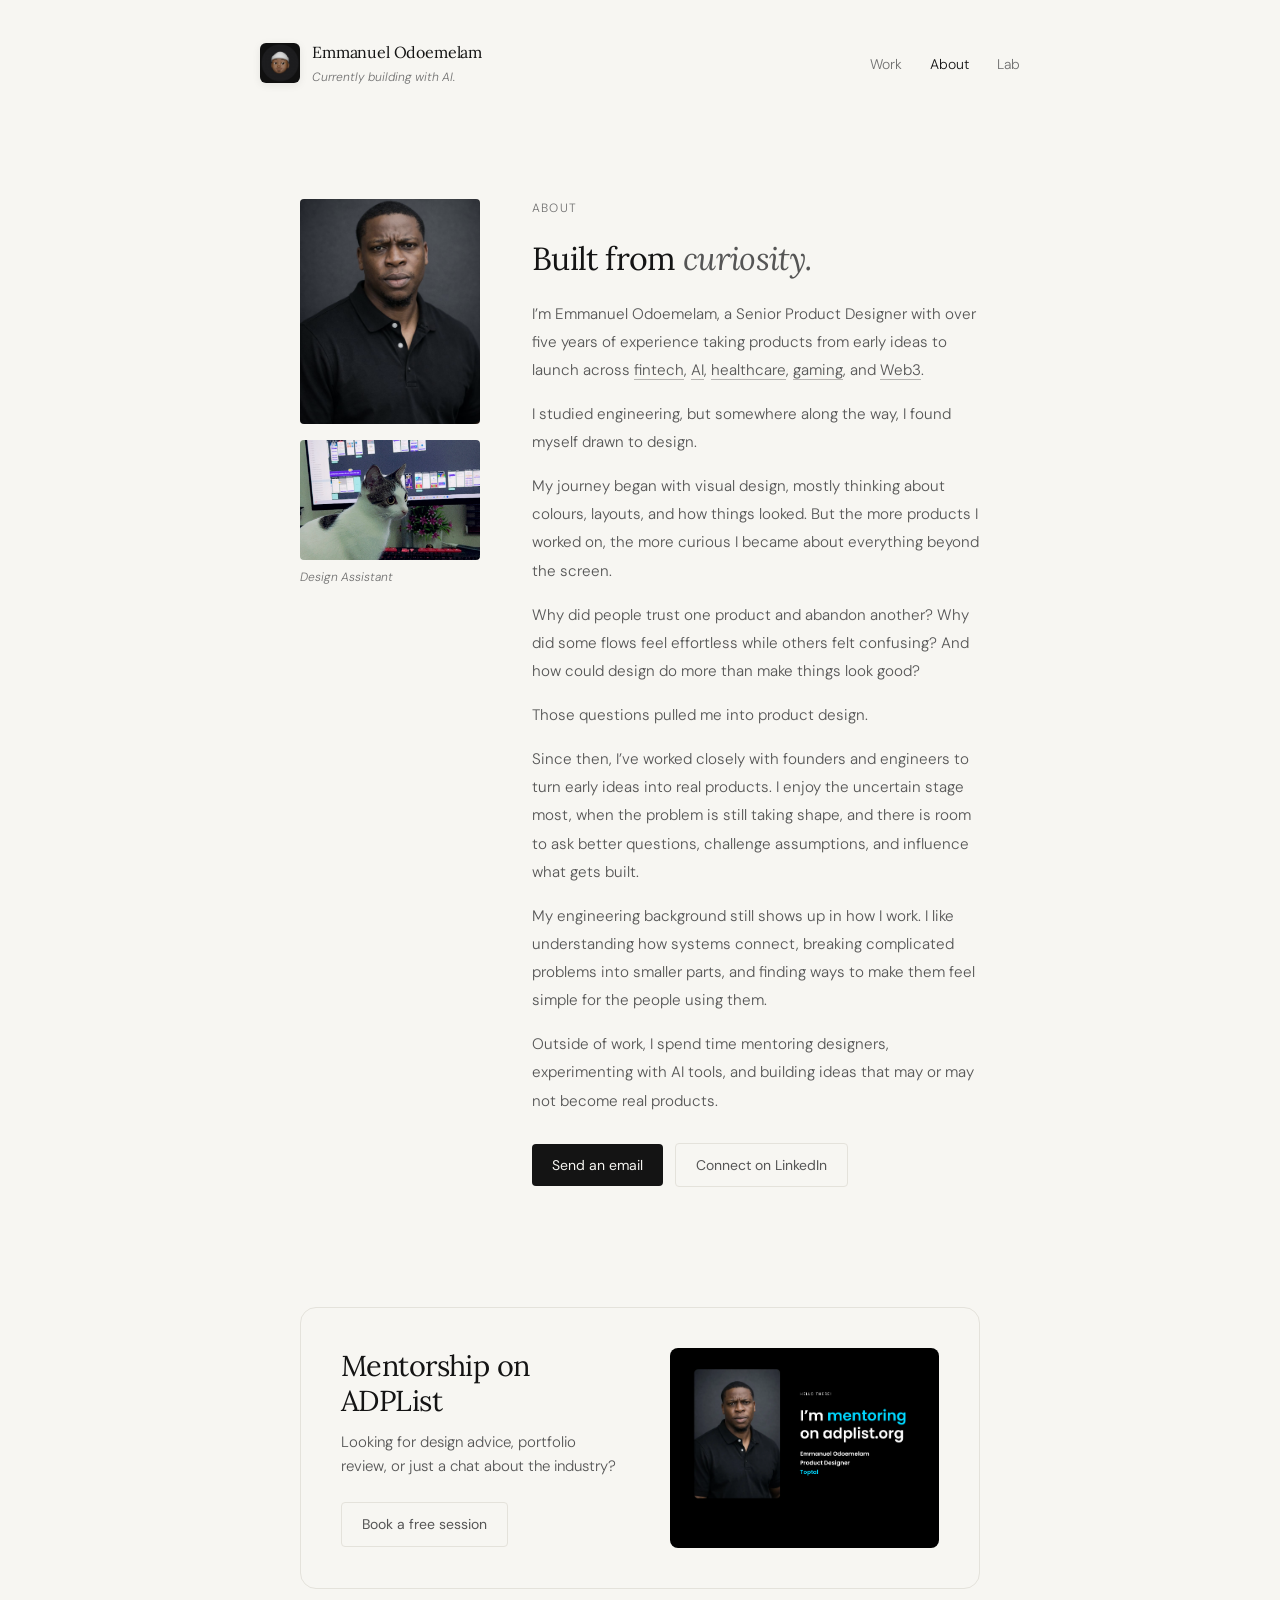
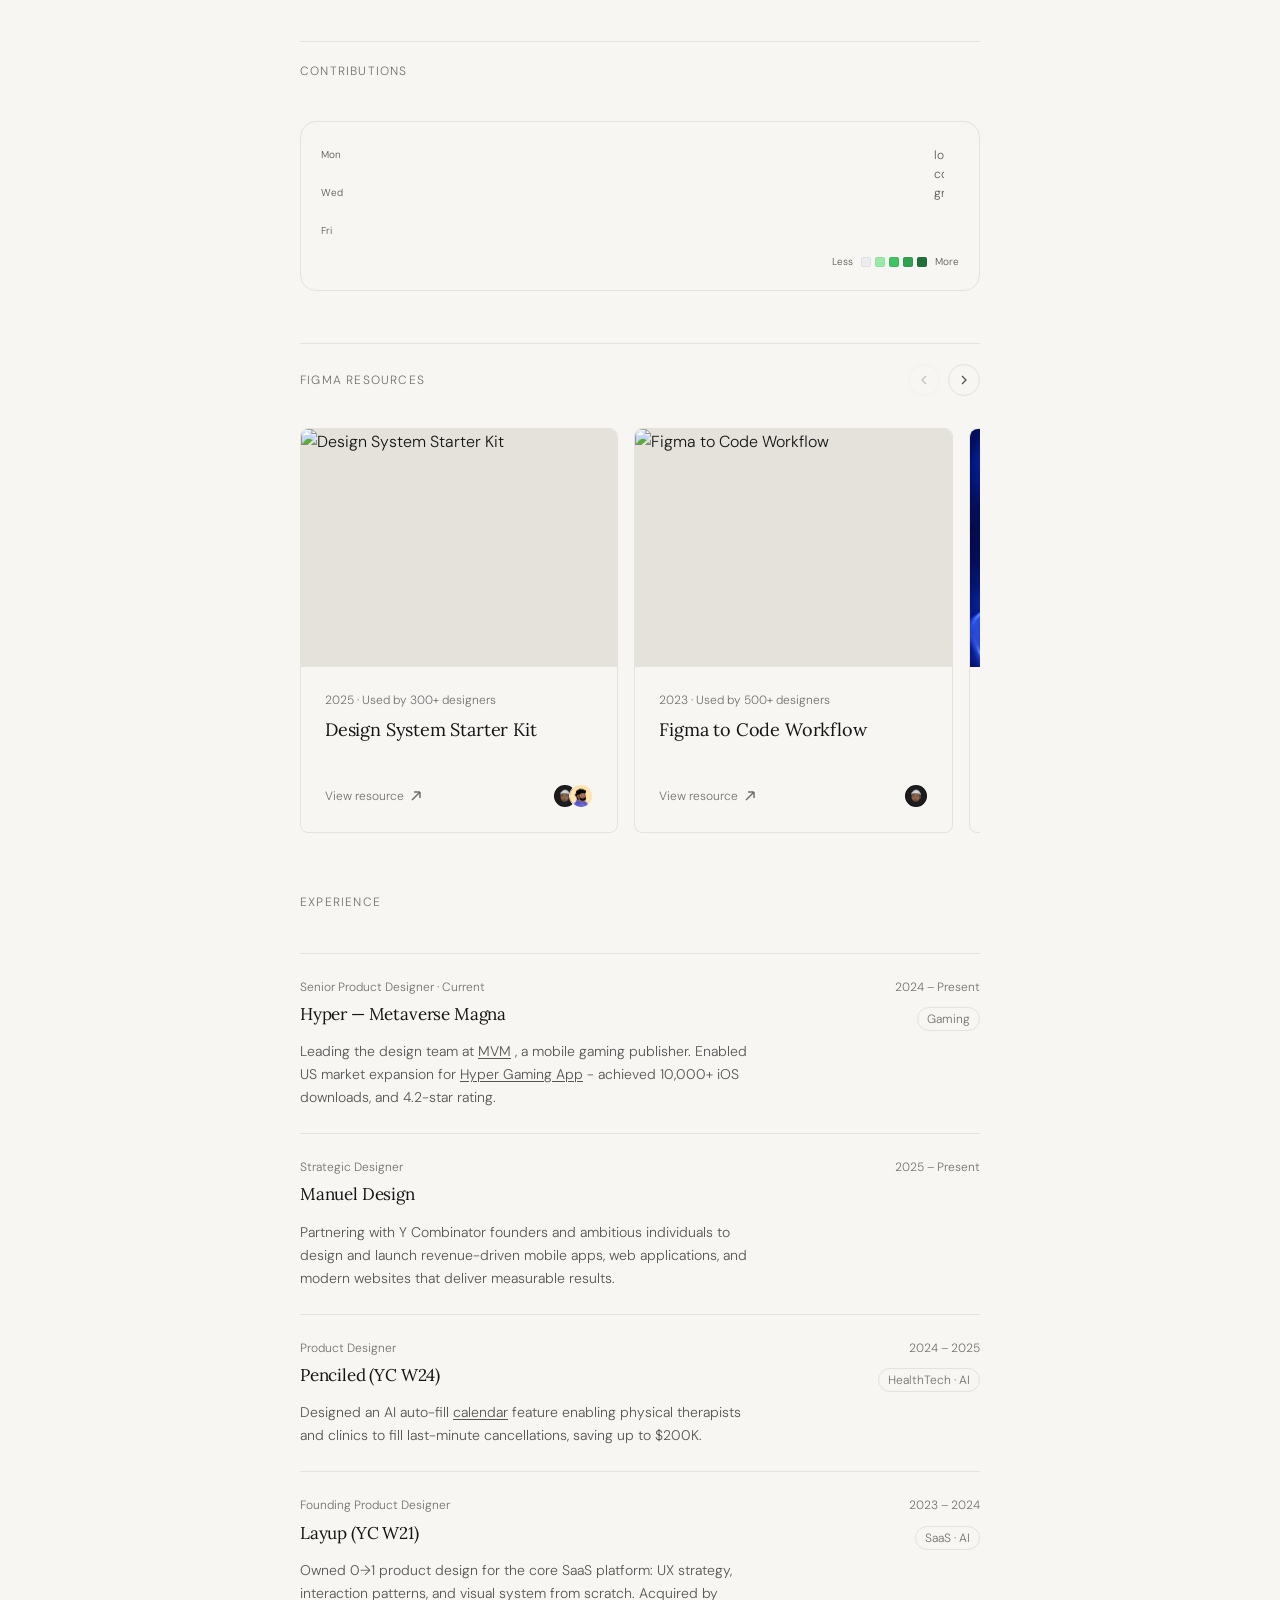
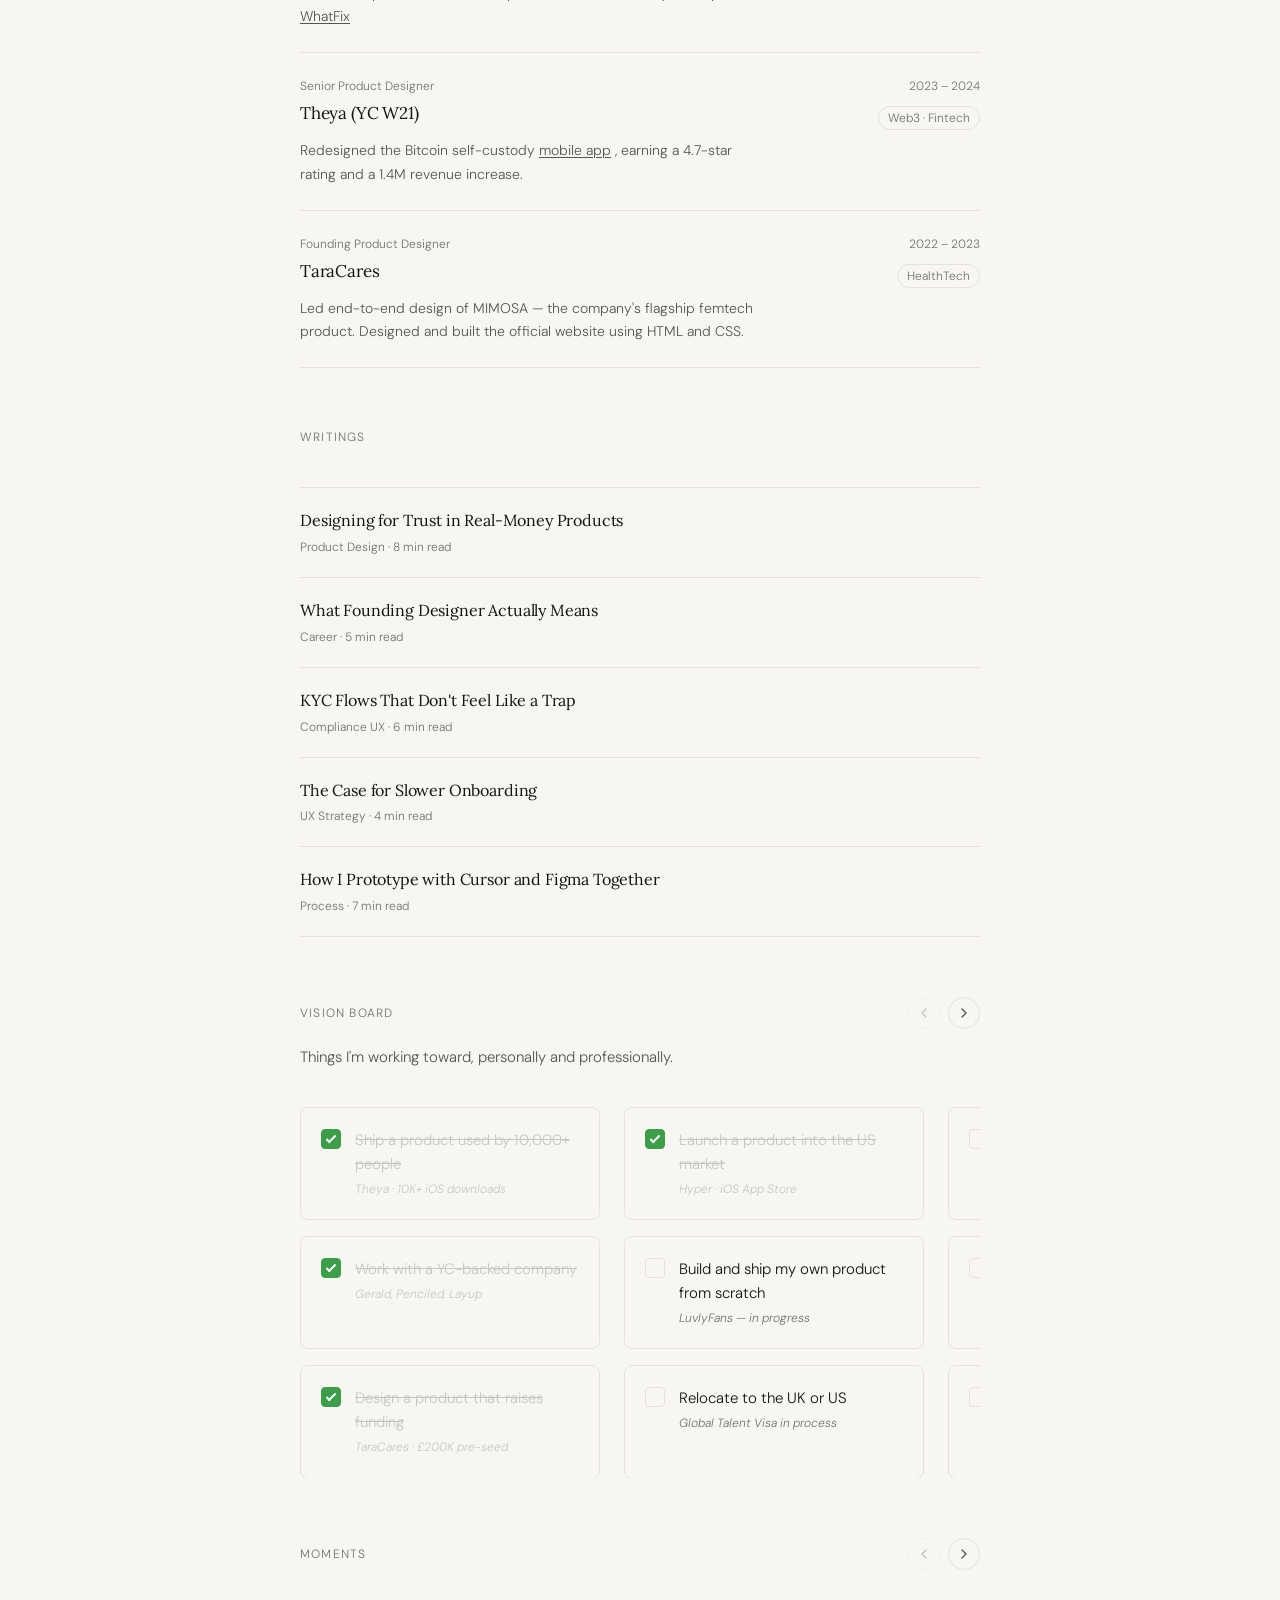
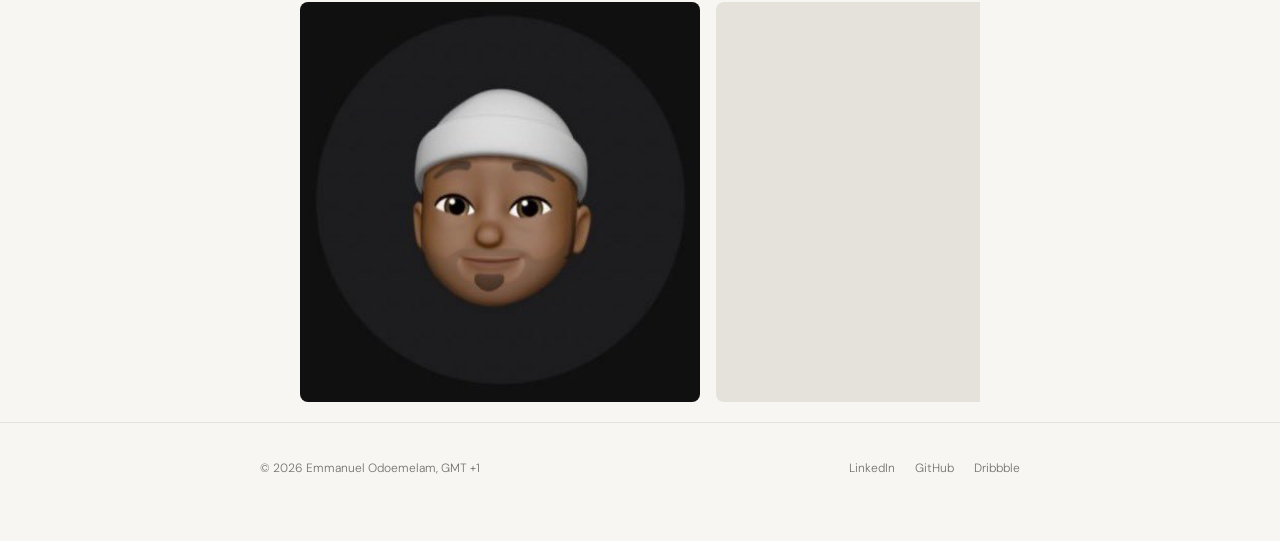
==== about.html @ 6da49d60 "feat: add ADPList mentorship section and update hero contact links" ====
<!doctype html>
<html lang="en">

<head>
  <meta charset="UTF-8" />
  <meta name="viewport" content="width=device-width, initial-scale=1.0" />
  <title>About — Emmanuel Odoemelam</title>
  <link rel="preconnect" href="https://fonts.googleapis.com" />
  <link rel="preconnect" href="https://fonts.gstatic.com" crossorigin />
  <link
    href="https://fonts.googleapis.com/css2?family=Lora:ital,wght@0,400;0,500;1,400;1,500&family=DM+Sans:ital,opsz,wght@0,9..40,300;0,9..40,400;0,9..40,500;1,9..40,300&display=swap"
    rel="stylesheet" />
  <link rel="stylesheet" href="style.css" />
  <script src="https://cdnjs.cloudflare.com/ajax/libs/lottie-web/5.12.2/lottie.min.js"></script>
  <script src="script.js"></script>
</head>

<body>
  <!-- NAV -->
  <nav>
    <a href="/" class="nav-brand">
      <img src="Assets/General/avi.jpg" alt="Emmanuel Odoemelam" class="nav-profile-img" />
      <div class="nav-brand-text">
        <span class="nav-name">Emmanuel Odoemelam</span>
        <span class="nav-subtext"></span>
      </div>
    </a>
    <button class="hamburger" aria-label="Menu">
      <span></span>
      <span></span>
      <span></span>
    </button>
    <ul class="nav-links">
      <li><a href="work.html">Work</a></li>
      <li><a href="about.html" class="active">About</a></li>
      <li><a href="lab.html">Lab</a></li>
    </ul>
  </nav>

  <div class="mobile-drawer">
    <div class="drawer-content">
      <div class="drawer-header">
        <h2 class="drawer-title">Menu</h2>
        <button class="drawer-close" aria-label="Close menu">&times;</button>
      </div>
      <ul class="drawer-links">
        <li><a href="/">Home</a></li>
        <li><a href="work.html">Work</a></li>
        <li><a href="about.html" class="active">About</a></li>
        <li><a href="lab.html">Lab</a></li>
      </ul>
      <div class="drawer-footer">
        <p class="drawer-footer-text">
          © 2025 Emmanuel Odoemelam<br />Lagos, Nigeria
        </p>
      </div>
    </div>
  </div>
  <div class="drawer-overlay"></div>

  <!-- INTRO -->
  <div class="intro fade">
    <div class="intro-left">
      <div class="intro-photo">
        <img src="Assets/General/pfp.jpg" alt="Emmanuel Odoemelam" />
      </div>
      <!-- ASSISTANT MEDIA -->
      <div class="assistant-wrapper">
        <div class="assistant-container">
          <!-- Replace with image or video -->
          <div class="assistant-placeholder">
            <img src="Assets/General/Kiki.jpg" alt="Kiki" />
          </div>
          <!-- For image: <img src="path/to/image.jpg" alt="Assistant Designer" /> -->
          <!-- For video: <video autoplay muted loop playsinline><source src="path/to/video.mp4" type="video/mp4" /></video> -->
        </div>
        <p class="assistant-subtext">Design Assistant</p>
      </div>
    </div>
    <div class="intro-content">
      <div class="intro-label">About</div>
      <h1 class="intro-heading">
        Built from
        <em>curiosity.</em>
      </h1>
      <div class="intro-body">
        <p>
          I’m Emmanuel Odoemelam, a Senior Product Designer with over five years of experience taking products from
          early ideas to launch across <a href="https://joingerald.com/" target="_blank">fintech</a>, <a
            href="https://layuplabs.ai/" target="_blank">AI</a>, <a href="https://penciled.com/"
            target="_blank">healthcare</a>, <a href="https://hyper.mvm.gg/arcade" target="_blank">gaming</a>, and <a
            href="https://apps.apple.com/us/app/theya-bitcoin-wallet/id1669665032" target="_blank">Web3</a>.
        </p>
        <p>
          I studied engineering, but somewhere along the way, I found myself drawn to design.
        </p>
        <p>
          My journey began with visual design, mostly thinking about colours, layouts, and how things looked. But
          the more products I worked on, the more curious I became about everything beyond the screen.
        </p>
        <p>
          Why did people trust one product and abandon another? Why did some flows feel effortless while others felt
          confusing? And how could design do more than make things look good?
        </p>
        <p>
          Those questions pulled me into product design.
        </p>
        <p>
          Since then, I’ve worked closely with founders and engineers to turn early ideas into real products. I enjoy
          the uncertain stage most, when the problem is still taking shape, and there is room to ask better questions,
          challenge assumptions, and influence what gets built.
        </p>
        <p>
          My engineering background still shows up in how I work. I like understanding how systems connect, breaking
          complicated problems into smaller parts, and finding ways to make them feel simple for the people using them.
        </p>
        <p>
          Outside of work, I spend time mentoring designers, experimenting with AI tools, and building ideas that may
          or may not become real products.
        </p>
      </div>
      <div class="hero-links" style="margin-top: 28px;">
        <a class="btn btn-dark" href="mailto:odoemelamuemmanuel@gmail.com" target="_blank">Send an email</a>
        <a class="btn btn-outline" href="https://www.linkedin.com/in/emmanuel-odoemelam/" target="_blank">Connect on
          LinkedIn</a>
      </div>
    </div>
  </div>

  <!-- ADPLIST BANNER -->
  <div class="section fade" id="adplist">
    <div class="adplist-card">
      <div class="adplist-content">
        <h2 class="adplist-title">Mentorship on ADPList</h2>
        <p class="adplist-subtext">Looking for design advice, portfolio review, or just a chat about the industry?</p>
        <a href="https://adplist.org/mentors/manuel-snr" target="_blank" class="btn btn-outline">Book a free
          session</a>
      </div>
      <div class="adplist-image">
        <img src="Assets/General/adplist-banner.png" alt="ADPList Mentorship" />
      </div>
    </div>
  </div>

  <div class="cs-divider"></div>

  <!-- GITHUB CONTRIBUTIONS -->
  <div class="section fade" id="github-contributions">
    <div class="section-label github-title">Contributions</div>
    <div class="github-wrapper">
      <div class="github-inner">
        <!-- Left column for labels -->
        <div class="github-left-col">
          <div class="github-days">
            <span>Mon</span>
            <span>Wed</span>
            <span>Fri</span>
          </div>
        </div>
        <!-- Right column for graph -->
        <div class="github-right-col">
          <div class="github-months"></div>
          <!-- Grid -->
          <div class="github-grid">
            <div class="github-loading">Loading the data just for you...</div>
          </div>
        </div>
      </div>
      <!-- Legend -->
      <div class="github-legend">
        <span>Less</span>
        <div class="github-legend-boxes">
          <div class="github-box" style="background-color: var(--gh-0)"></div>
          <div class="github-box" style="background-color: var(--gh-1)"></div>
          <div class="github-box" style="background-color: var(--gh-2)"></div>
          <div class="github-box" style="background-color: var(--gh-3)"></div>
          <div class="github-box" style="background-color: var(--gh-4)"></div>
        </div>
        <span>More</span>
      </div>
    </div>
  </div>

  <div class="cs-divider"></div>

  <!-- RESOURCES -->
  <div class="section fade" id="resources">
    <div class="resources-header">
      <div class="section-label">Figma Resources</div>
      <div class="resources-controls">
        <button class="resources-arrow resources-prev" aria-label="Previous resource">
          <svg width="16" height="16" viewBox="0 0 24 24" fill="none" stroke="currentColor" stroke-width="2">
            <path d="M15 18l-6-6 6-6" />
          </svg>
        </button>
        <button class="resources-arrow resources-next" aria-label="Next resource">
          <svg width="16" height="16" viewBox="0 0 24 24" fill="none" stroke="currentColor" stroke-width="2">
            <path d="M9 18l6-6-6-6" />
          </svg>
        </button>
      </div>
    </div>

    <div class="resources-carousel">
      <div class="resources-track">
        <!-- Resource 1 -->
        <div class="resource-card">
          <div class="resource-image">
            <img src="Assets/General/resource-1.jpg" alt="Design System Starter Kit" />
          </div>
          <div class="resource-meta">2025 · Used by 300+ designers</div>
          <h3 class="resource-title">Design System Starter Kit</h3>
          <div class="resource-footer">
            <a href="#" class="resource-cta">
              View resource
              <svg viewBox="0 0 12 12" fill="none" stroke="currentColor" stroke-width="1.5">
                <path d="M2 10L10 2M10 2H4M10 2v6" />
              </svg>
            </a>
            <div class="resource-avatars">
              <div class="resource-avatar-wrapper" data-tooltip="Manuel">
                <img src="Assets/General/avatar-1.jpg" alt="Manuel" class="resource-avatar" />
              </div>
              <div class="resource-avatar-wrapper" data-tooltip="Emma Ike">
                <img src="Assets/General/avatar-2.jpg" alt="Emma Ike" class="resource-avatar" />
              </div>
            </div>
          </div>
        </div>

        <!-- Resource 2 -->
        <div class="resource-card">
          <div class="resource-image">
            <img src="Assets/General/resource-2.jpg" alt="Figma to Code Workflow" />
          </div>
          <div class="resource-meta">2023 · Used by 500+ designers</div>
          <h3 class="resource-title">Figma to Code Workflow</h3>
          <div class="resource-footer">
            <a href="#" class="resource-cta">
              View resource
              <svg viewBox="0 0 12 12" fill="none" stroke="currentColor" stroke-width="1.5">
                <path d="M2 10L10 2M10 2H4M10 2v6" />
              </svg>
            </a>
            <div class="resource-avatars">
              <div class="resource-avatar-wrapper" data-tooltip="Manuel">
                <img src="Assets/General/avatar-1.jpg" alt="Manuel" class="resource-avatar" />
              </div>
            </div>
          </div>
        </div>

        <!-- Resource 3 -->
        <div class="resource-card">
          <div class="resource-image">
            <img src="Assets/General/resource-3.jpg" alt="UX Research Template Pack" />
          </div>
          <div class="resource-meta">2024 · Used by 250+ designers</div>
          <h3 class="resource-title">UX Research Template Pack</h3>
          <div class="resource-footer">
            <a href="#" class="resource-cta">
              View resource
              <svg viewBox="0 0 12 12" fill="none" stroke="currentColor" stroke-width="1.5">
                <path d="M2 10L10 2M10 2H4M10 2v6" />
              </svg>
            </a>
            <div class="resource-avatars">
              <div class="resource-avatar-wrapper" data-tooltip="Manuel">
                <img src="Assets/General/avatar-1.jpg" alt="Manuel" class="resource-avatar" />
              </div>
            </div>
          </div>
        </div>
      </div>
    </div>
  </div>

  <!-- EXPERIENCE -->
  <div class="section fade" id="experience">
    <div class="section-label">Experience</div>
    <div class="exp-list">
      <div class="exp-item">
        <div>
          <div class="exp-header">
            <div class="exp-title-group">
              <div class="exp-role">Senior Product Designer · Current</div>
              <div class="exp-company">Hyper — Metaverse Magna</div>
            </div>
          </div>
          <div class="exp-desc">
            Leading the design team at
            <a href="https://mvm.gg/" target="_blank">MVM</a> , a mobile
            gaming publisher. Enabled US market expansion for
            <a href="https://apps.apple.com/ng/app/hyper-play-1v1-games-for-cash/id1631502021" target="_blank">Hyper
              Gaming App</a>
            - achieved 10,000+ iOS downloads, and 4.2-star rating.
          </div>
        </div>
        <div class="exp-meta">
          <span class="exp-year">2024 – Present</span>
          <span class="exp-tag">Gaming</span>
        </div>
      </div>
      <div class="exp-item">
        <div>
          <div class="exp-header">
            <div class="exp-title-group">
              <div class="exp-role">Strategic Designer</div>
              <div class="exp-company">Manuel Design</div>
            </div>
          </div>
          <div class="exp-desc">
            Partnering with Y Combinator founders and ambitious individuals to
            design and launch revenue-driven mobile apps, web applications,
            and modern websites that deliver measurable results.
          </div>
        </div>
        <div class="exp-meta">
          <span class="exp-year">2025 – Present</span>
        </div>
      </div>
      <div class="exp-item">
        <div>
          <div class="exp-header">
            <div class="exp-title-group">
              <div class="exp-role">Product Designer</div>
              <div class="exp-company">Penciled (YC W24)</div>
            </div>
          </div>
          <div class="exp-desc">
            Designed an AI auto-fill
            <a href="https://www.penciled.com" target="_blank">calendar</a>
            feature enabling physical therapists and clinics to fill
            last-minute cancellations, saving up to $200K.
          </div>
        </div>
        <div class="exp-meta">
          <span class="exp-year">2024 – 2025</span>
          <span class="exp-tag">HealthTech · AI</span>
        </div>
      </div>

      <div class="exp-item">
        <div>
          <div class="exp-header">
            <div class="exp-title-group">
              <div class="exp-role">Founding Product Designer</div>
              <div class="exp-company">Layup (YC W21)</div>
            </div>
          </div>
          <div class="exp-desc">
            Owned 0→1 product design for the core SaaS platform: UX strategy,
            interaction patterns, and visual system from scratch. Acquired by
            <a href="https://whatfix.com/newsroom/announcements/whatfix-welcomes-layup-team-to-strengthen-ai-native-digital-adoption/"
              target="_blank">WhatFix</a>
          </div>
        </div>
        <div class="exp-meta">
          <span class="exp-year">2023 – 2024</span>
          <span class="exp-tag">SaaS · AI</span>
        </div>
      </div>

      <div class="exp-item">
        <div>
          <div class="exp-header">
            <div class="exp-title-group">
              <div class="exp-role">Senior Product Designer</div>
              <div class="exp-company">Theya (YC W21)</div>
            </div>
          </div>
          <div class="exp-desc">
            Redesigned the Bitcoin self-custody
            <a href="https://apps.apple.com/us/app/theya-bitcoin-wallet/id1669665032" target="_blank">mobile app</a>
            , earning a 4.7-star rating and a 1.4M revenue increase.
          </div>
        </div>
        <div class="exp-meta">
          <span class="exp-year">2023 – 2024</span>
          <span class="exp-tag">Web3 · Fintech</span>
        </div>
      </div>

      <div class="exp-item">
        <div>
          <div class="exp-header">
            <div class="exp-title-group">
              <div class="exp-role">Founding Product Designer</div>
              <div class="exp-company">TaraCares</div>
            </div>
          </div>
          <div class="exp-desc">
            Led end-to-end design of MIMOSA — the company's flagship femtech
            product. Designed and built the official website using HTML and
            CSS.
          </div>
        </div>
        <div class="exp-meta">
          <span class="exp-year">2022 – 2023</span>
          <span class="exp-tag">HealthTech</span>
        </div>
      </div>
    </div>
  </div>

  <!-- WRITINGS -->
  <div class="section fade" id="writings">
    <div class="section-label">Writings</div>
    <div class="writing-list">
      <a class="writing-item" href="#" target="_blank">
        <div>
          <div class="writing-title">
            Designing for Trust in Real-Money Products
          </div>
          <div class="writing-meta-left">Product Design · 8 min read</div>
        </div>
        <span class="writing-arrow">
          <svg viewBox="0 0 12 12" fill="none" stroke="currentColor" stroke-width="1.5">
            <path d="M2 10L10 2M10 2H4M10 2v6" />
          </svg>
        </span>
      </a>

      <a class="writing-item" href="#" target="_blank">
        <div>
          <div class="writing-title">
            What Founding Designer Actually Means
          </div>
          <div class="writing-meta-left">Career · 5 min read</div>
        </div>
        <span class="writing-arrow">
          <svg viewBox="0 0 12 12" fill="none" stroke="currentColor" stroke-width="1.5">
            <path d="M2 10L10 2M10 2H4M10 2v6" />
          </svg>
        </span>
      </a>

      <a class="writing-item" href="#" target="_blank">
        <div>
          <div class="writing-title">
            KYC Flows That Don't Feel Like a Trap
          </div>
          <div class="writing-meta-left">Compliance UX · 6 min read</div>
        </div>
        <span class="writing-arrow">
          <svg viewBox="0 0 12 12" fill="none" stroke="currentColor" stroke-width="1.5">
            <path d="M2 10L10 2M10 2H4M10 2v6" />
          </svg>
        </span>
      </a>

      <a class="writing-item" href="#" target="_blank">
        <div>
          <div class="writing-title">The Case for Slower Onboarding</div>
          <div class="writing-meta-left">UX Strategy · 4 min read</div>
        </div>
        <span class="writing-arrow">
          <svg viewBox="0 0 12 12" fill="none" stroke="currentColor" stroke-width="1.5">
            <path d="M2 10L10 2M10 2H4M10 2v6" />
          </svg>
        </span>
      </a>

      <a class="writing-item" href="#" target="_blank">
        <div>
          <div class="writing-title">
            How I Prototype with Cursor and Figma Together
          </div>
          <div class="writing-meta-left">Process · 7 min read</div>
        </div>
        <span class="writing-arrow">
          <svg viewBox="0 0 12 12" fill="none" stroke="currentColor" stroke-width="1.5">
            <path d="M2 10L10 2M10 2H4M10 2v6" />
          </svg>
        </span>
      </a>
    </div>
  </div>

  <!-- VISION BOARD -->
  <div class="section fade" id="vision">
    <div class="vision-header">
      <div class="section-label">Vision Board</div>
      <div class="vision-nav">
        <button class="vision-prev" aria-label="Previous vision">
          <svg width="16" height="16" viewBox="0 0 24 24" fill="none">
            <path d="M15 18l-6-6 6-6" stroke="currentColor" stroke-width="2" stroke-linecap="round"
              stroke-linejoin="round" />
          </svg>
        </button>
        <button class="vision-next" aria-label="Next vision">
          <svg width="16" height="16" viewBox="0 0 24 24" fill="none">
            <path d="M9 18l6-6-6-6" stroke="currentColor" stroke-width="2" stroke-linecap="round"
              stroke-linejoin="round" />
          </svg>
        </button>
      </div>
    </div>
    <p class="vision-intro">
      Things I'm working toward, personally and professionally.
    </p>
    <div class="vision-carousel-wrap">
      <div class="vision-list" id="visionList">
        <!-- Done -->
        <div class="vision-item done-item">
          <div class="vision-check done" data-idx="0"></div>
          <div class="vision-text">
            <div class="vision-label">
              Ship a product used by 10,000+ people
            </div>
            <div class="vision-detail">Theya · 10K+ iOS downloads</div>
          </div>
        </div>

        <div class="vision-item done-item">
          <div class="vision-check done" data-idx="1"></div>
          <div class="vision-text">
            <div class="vision-label">Work with a YC-backed company</div>
            <div class="vision-detail">Gerald, Penciled, Layup</div>
          </div>
        </div>

        <div class="vision-item done-item">
          <div class="vision-check done" data-idx="2"></div>
          <div class="vision-text">
            <div class="vision-label">
              Design a product that raises funding
            </div>
            <div class="vision-detail">TaraCares · £200K pre-seed</div>
          </div>
        </div>

        <div class="vision-item done-item">
          <div class="vision-check done" data-idx="3"></div>
          <div class="vision-text">
            <div class="vision-label">
              Launch a product into the US market
            </div>
            <div class="vision-detail">Hyper · iOS App Store</div>
          </div>
        </div>

        <!-- In progress / upcoming -->
        <div class="vision-item">
          <div class="vision-check" data-idx="4"></div>
          <div class="vision-text">
            <div class="vision-label">
              Build and ship my own product from scratch
            </div>
            <div class="vision-detail">LuvlyFans — in progress</div>
          </div>
        </div>

        <div class="vision-item">
          <div class="vision-check" data-idx="5"></div>
          <div class="vision-text">
            <div class="vision-label">Relocate to the UK or US</div>
            <div class="vision-detail">Global Talent Visa in process</div>
          </div>
        </div>

        <div class="vision-item">
          <div class="vision-check" data-idx="6"></div>
          <div class="vision-text">
            <div class="vision-label">
              Land a staff or principal designer role at a top-tier company
            </div>
          </div>
        </div>

        <div class="vision-item">
          <div class="vision-check" data-idx="7"></div>
          <div class="vision-text">
            <div class="vision-label">
              Publish a design course or in-depth case study series
            </div>
          </div>
        </div>

        <div class="vision-item">
          <div class="vision-check" data-idx="8"></div>
          <div class="vision-text">
            <div class="vision-label">Reach 100 mentees through ADPList</div>
            <div class="vision-detail">3,000+ minutes logged so far</div>
          </div>
        </div>

        <div class="vision-item">
          <div class="vision-check" data-idx="9"></div>
          <div class="vision-text">
            <div class="vision-label">
              Design a product that reaches 100K+ users
            </div>
          </div>
        </div>

        <div class="vision-item">
          <div class="vision-check" data-idx="10"></div>
          <div class="vision-text">
            <div class="vision-label">
              Speak at a design or tech conference
            </div>
          </div>
        </div>

        <div class="vision-item">
          <div class="vision-check" data-idx="11"></div>
          <div class="vision-text">
            <div class="vision-label">Build a design studio or agency</div>
          </div>
        </div>
      </div>
    </div>
  </div>

  <!-- MOMENTS CAROUSEL -->
  <div class="section fade" id="moments">
    <div class="moments-header">
      <div class="section-label">Moments</div>
      <div class="moments-nav">
        <button class="moments-prev" aria-label="Previous moment">
          <svg width="16" height="16" viewBox="0 0 24 24" fill="none">
            <path d="M15 18l-6-6 6-6" stroke="currentColor" stroke-width="2" stroke-linecap="round" />
          </svg>
        </button>
        <button class="moments-next" aria-label="Next moment">
          <svg width="16" height="16" viewBox="0 0 24 24" fill="none">
            <path d="M9 18l6-6-6-6" stroke="currentColor" stroke-width="2" stroke-linecap="round" />
          </svg>
        </button>
      </div>
    </div>
    <div class="moments-carousel-wrap">
      <div class="moments-carousel">
        <!-- Moment 1 -->
        <div class="moment-card">
          <img src="Assets/General/avatar-1.jpg" alt="Family Time" />
          <div class="moment-overlay">
            <div class="moment-text">
              <h3 class="moment-title">Family Time</h3>
              <p class="moment-desc">Quality moments with loved ones</p>
            </div>
          </div>
        </div>
        <!-- Moment 2 -->
        <div class="moment-card">
          <video autoplay muted loop playsinline>
            <source src="Assets/General/reel_portfolio.mp4" type="video/mp4" />
          </video>
          <div class="moment-overlay">
            <div class="moment-text">
              <h3 class="moment-title">Creative Process</h3>
              <p class="moment-desc">Designing at the studio</p>
            </div>
          </div>
        </div>
        <!-- Moment 3 -->
        <div class="moment-card">
          <img src="Assets/General/avatar-2.jpg" alt="Team Collaboration" />
          <div class="moment-overlay">
            <div class="moment-text">
              <h3 class="moment-title">Team Collaboration</h3>
              <p class="moment-desc">Working with amazing people</p>
            </div>
          </div>
        </div>
        <!-- Moment 4 -->
        <div class="moment-card">
          <img src="Assets/General/avi.jpg" alt="Conference Talk" />
          <div class="moment-overlay">
            <div class="moment-text">
              <h3 class="moment-title">Conference Talk</h3>
              <p class="moment-desc">Sharing design insights</p>
            </div>
          </div>
        </div>
        <!-- Moment 5 -->
        <div class="moment-card">
          <img src="Assets/General/resource-3.jpg" alt="Travel Adventures" />
          <div class="moment-overlay">
            <div class="moment-text">
              <h3 class="moment-title">Travel Adventures</h3>
              <p class="moment-desc">Exploring new places</p>
            </div>
          </div>
        </div>
        <!-- Moment 6 -->
        <div class="moment-card">
          <img src="Assets/General/avatar-1.jpg" alt="Morning Routine" />
          <div class="moment-overlay">
            <div class="moment-text">
              <h3 class="moment-title">Morning Routine</h3>
              <p class="moment-desc">Starting the day right</p>
            </div>
          </div>
        </div>
        <!-- Moment 7 -->
        <div class="moment-card">
          <img src="Assets/General/avatar-2.jpg" alt="Weekend Vibes" />
          <div class="moment-overlay">
            <div class="moment-text">
              <h3 class="moment-title">Weekend Vibes</h3>
              <p class="moment-desc">Relaxing and recharging</p>
            </div>
          </div>
        </div>
        <!-- Moment 8 -->
        <div class="moment-card">
          <img src="Assets/General/avi.jpg" alt="Celebration" />
          <div class="moment-overlay">
            <div class="moment-text">
              <h3 class="moment-title">Celebration</h3>
              <p class="moment-desc">Milestones and achievements</p>
            </div>
          </div>
        </div>
      </div>
    </div>
  </div>

  <!-- FOOTER -->
  <footer>
    <span class="footer-copy">© 2026 Emmanuel Odoemelam, GMT +1</span>
    <div class="footer-links">
      <a href="https://www.linkedin.com/in/emmanuel-odoemelam/" target="_blank">LinkedIn</a>
      <a href="https://github.com/emmanuelodoemelam" target="_blank">GitHub</a>
      <a href="https://dribbble.com/emmanuel_odoemelam" target="_blank">Dribbble</a>
    </div>
  </footer>
</body>

</html>
---- style.css ----
/* ═══════════════════════════════════════════════════════════════
   EMMANUEL ODOEMELAM — HARMONIZED STYLESHEET
   ═══════════════════════════════════════════════════════════════ */

/* ── RESET & BASE ── */
*,
*::before,
*::after {
  box-sizing: border-box;
  margin: 0;
  padding: 0;
}

:root {
  --bg: #f7f6f2;
  --bg-surface: #eceae4;
  --white: #ffffff;
  --ink: #141414;
  --ink-2: #555;
  --ink-3: #707070;
  --metric: #555555;
  --muted: #888884;
  --rule: #e4e2db;
  --border: rgba(17, 17, 16, 0.1);
  --border-mid: rgba(17, 17, 16, 0.15);
  --hover-bg: #f0ede5;
  --check: #3d9e4a;
  --teal: #1a6b56;
  --teal-light: #e8f3f0;
  --serif: "Lora", Georgia, serif;
  --sans: "DM Sans", system-ui, sans-serif;
  --max: 760px;
  --side: 40px;
}

html {
  font-size: 16px;
  scroll-behavior: smooth;
}

body {
  background: var(--bg);
  color: var(--ink);
  font-family: "DM Sans", sans-serif;
  font-weight: 300;
  line-height: 1.6;
  -webkit-font-smoothing: antialiased;
}

a {
  color: inherit;
  text-decoration: none;
}

/* ── NAVIGATION ── */
nav {
  position: sticky;
  top: 0;
  z-index: 1000;
  padding: 40px max(var(--side), calc((100% - var(--max)) / 2));
  width: 100%;
  display: flex;
  align-items: center;
  justify-content: space-between;
  background-color: var(--bg);
  backdrop-filter: blur(8px);
  -webkit-backdrop-filter: blur(8px);
}

.nav-brand {
  display: flex;
  align-items: center;
  gap: 12px;
}

.nav-profile-img {
  width: 40px;
  height: 40px;
  border-radius: 6px;
  object-fit: cover;
  box-shadow: 0 2px 8px rgba(0, 0, 0, 0.08);
}

.nav-brand-text {
  display: flex;
  flex-direction: column;
  gap: 2px;
}

.nav-name {
  font-family: "Lora", serif;
  font-size: 16px;
  font-weight: 400;
  letter-spacing: -0.01em;
}

.nav-subtext {
  font-size: 12px;
  color: var(--ink-3);
  font-style: italic;
  transition: opacity 0.3s;
}

.nav-subtext::before {
  content: "Currently building with AI.";
}

.nav-brand:hover .nav-subtext::before {
  content: "Figma x VS Code x Claude";
  font-style: normal;
  animation: decrypt 0.5s steps(20, end);
}

@keyframes decrypt {
  0% {
    content: "█████ █ ██ ████ █ ██████";
  }

  20% {
    content: "F█gm█ x ██ C█de █ Claude";
  }

  40% {
    content: "Figm█ x VS ██de x Cl█ude";
  }

  60% {
    content: "Figma x VS C█de x Claude";
  }

  80% {
    content: "Figma x VS Code x Claude";
  }

  100% {
    content: "Figma x VS Code x Claude";
  }
}

.nav-links {
  display: flex;
  gap: 28px;
  list-style: none;
}

.nav-links a {
  font-size: 14px;
  color: var(--ink-3);
  transition: color 0.15s;
}

.nav-links a:hover,
.nav-links a.active {
  color: var(--ink);
}

/* ── HAMBURGER MENU ── */
.hamburger {
  display: none;
  flex-direction: column;
  gap: 5px;
  background: none;
  border: none;
  cursor: pointer;
  padding: 8px;
  z-index: 1000;
  position: relative;
}

.hamburger span {
  display: block;
  width: 22px;
  height: 2px;
  background: var(--ink);
  transition: all 0.3s cubic-bezier(0.4, 0, 0.2, 1);
  border-radius: 2px;
}

.hamburger:active span {
  background: var(--ink-2);
}

/* ── MOBILE DRAWER ── */
.mobile-drawer {
  position: fixed;
  top: 0;
  right: -100%;
  width: min(85vw, 320px);
  height: 100vh;
  background: var(--bg);
  z-index: 10000;
  transition: right 0.35s cubic-bezier(0.4, 0, 0.2, 1);
  box-shadow: -8px 0 40px rgba(0, 0, 0, 0.12);
  border-left: 1px solid var(--rule);
}

.mobile-drawer.active {
  right: 0;
}

.drawer-content {
  padding: 32px 28px;
  height: 100%;
  display: flex;
  flex-direction: column;
  gap: 8px;
}

.drawer-header {
  display: flex;
  align-items: center;
  justify-content: space-between;
  margin-bottom: 24px;
}

.drawer-close {
  background: none;
  border: none;
  font-size: 32px;
  line-height: 1;
  cursor: pointer;
  color: var(--ink-3);
  padding: 8px 12px;
  margin: -8px -12px -8px 0;
  transition:
    color 0.2s,
    transform 0.2s;
  font-weight: 300;
  border-radius: 8px;
  order: 2;
}

.drawer-close:hover {
  color: var(--ink);
  background: var(--hover-bg);
}

.drawer-close:active {
  transform: scale(0.95);
}

.drawer-title {
  font-family: "Lora", serif;
  font-size: 24px;
  font-weight: 400;
  letter-spacing: -0.01em;
  color: var(--ink);
  padding-left: 12px;
  margin: 0;
  order: 1;
}

.drawer-links {
  list-style: none;
  display: flex;
  flex-direction: column;
  gap: 8px;
  margin-top: 16px;
}

.drawer-links li {
  border-bottom: 1px solid transparent;
  transition: border-color 0.2s;
}

.drawer-links a {
  font-family: "Lora", serif;
  font-size: 22px;
  color: var(--ink);
  font-weight: 400;
  letter-spacing: -0.01em;
  transition: all 0.2s cubic-bezier(0.4, 0, 0.2, 1);
  display: block;
  padding: 16px 12px;
  border-radius: 8px;
  position: relative;
}

.drawer-links a::before {
  content: "";
  position: absolute;
  left: 0;
  top: 50%;
  transform: translateY(-50%);
  width: 3px;
  height: 0;
  background: var(--ink);
  border-radius: 2px;
  transition: height 0.3s cubic-bezier(0.4, 0, 0.2, 1);
}

.drawer-links a:hover {
  background: var(--hover-bg);
  color: var(--ink);
  padding-left: 20px;
}

.drawer-links a:hover::before {
  height: 24px;
}

.drawer-links a.active {
  background: var(--hover-bg);
  color: var(--ink);
  font-weight: 500;
  padding-left: 20px;
}

.drawer-links a.active::before {
  height: 24px;
}

/* Drawer footer */
.drawer-footer {
  margin-top: auto;
  padding-top: 24px;
  border-top: 1px solid var(--rule);
}

.drawer-footer-text {
  font-size: 12px;
  color: var(--ink-3);
  letter-spacing: 0.02em;
  line-height: 1.5;
}

.drawer-overlay {
  position: fixed;
  inset: 0;
  background: rgba(20, 20, 20, 0.4);
  backdrop-filter: blur(2px);
  z-index: 9999;
  opacity: 0;
  pointer-events: none;
  transition: opacity 0.3s ease;
}

.drawer-overlay.active {
  opacity: 1;
  pointer-events: auto;
}

/* ── HERO SECTION (Homepage) ── */
.hero {
  padding: 80px var(--side) 32px;
  max-width: var(--max);
  margin: 0 auto;
}

.hero-status {
  display: inline-flex;
  align-items: center;
  gap: 7px;
  font-size: 12px;
  color: var(--ink-3);
  margin-bottom: 32px;
  letter-spacing: 0.02em;
}

.status-divider {
  width: 1px;
  height: 12px;
  background: var(--ink-3);
  opacity: 0.4;
  margin: 0 4px;
}

.status-email {
  color: var(--ink-3);
  text-decoration: underline;
  text-underline-offset: 2px;
  transition: color 0.2s ease;
}

.status-email:hover {
  color: var(--ink);
}

.status-dot {
  width: 6px;
  height: 6px;
  border-radius: 50%;
  background: var(--check);
  flex-shrink: 0;
  animation: pulse 2.5s ease infinite;
}

@keyframes pulse {

  0%,
  100% {
    opacity: 1;
  }

  50% {
    opacity: 0.35;
  }
}

.hero-heading {
  font-family: "Lora", serif;
  font-size: clamp(28px, 4vw, 38px);
  font-weight: 400;
  line-height: 1.3;
  letter-spacing: -0.02em;
  color: var(--ink);
  max-width: 580px;
}

.hero-heading em {
  font-style: italic;
  color: var(--ink-2);
}

.hero-body {
  margin-top: 24px;
  font-size: 16px;
  line-height: 1.8;
  color: var(--ink-2);
  max-width: 620px;
}

.hero-body a {
  text-decoration: underline;
  text-underline-offset: 4px;
  text-decoration-thickness: 0.5px;
  text-decoration-color: rgba(20, 20, 20, 0.294);
  transition: text-decoration-color 0.2s;
}

.hero-body a:hover {
  text-decoration-color: var(--ink);
}

.hero-links {
  margin-top: 36px;
  display: flex;
  gap: 12px;
  align-items: center;
  flex-wrap: wrap;
}

/* ── PAGE HEADER (Work, Lab pages) ── */
.page-header {
  padding: 56px var(--side) 64px;
  max-width: var(--max);
  margin: 0 auto;
  display: flex;
  align-items: flex-end;
  justify-content: space-between;
  gap: 40px;
}

.page-heading {
  font-family: "Lora", serif;
  font-size: clamp(28px, 4vw, 36px);
  font-weight: 400;
  letter-spacing: -0.02em;
  line-height: 1.2;
  margin-bottom: 10px;
}

.page-heading em {
  font-style: italic;
  color: var(--ink-2);
}

.page-sub {
  font-size: 15px;
  color: var(--ink-3);
  line-height: 1.7;
  max-width: 440px;
}

.project-count {
  font-size: 12px;
  color: var(--ink-3);
  white-space: nowrap;
  flex-shrink: 0;
  padding-bottom: 2px;
}

/* ── SHARED SECTIONS ── */
.section {
  padding: 40px var(--side) 20px;
  max-width: var(--max);
  margin: 0 auto;
}

.section-label {
  font-size: 12px;
  letter-spacing: 0.1em;
  text-transform: uppercase;
  color: var(--ink-3);
  margin-bottom: 40px;
}

.section-header {
  display: flex;
  align-items: center;
  justify-content: space-between;
  margin-bottom: 40px;
}

.section-header .section-label {
  margin-bottom: 0;
}

.see-all-link {
  font-size: 14px;
  color: var(--ink-2);
  text-decoration: none;
  border: 1px solid var(--rule);
  padding: 8px 16px;
  border-radius: 4px;
  transition: all 0.2s;
  display: inline-flex;
  align-items: center;
  gap: 4px;
}

.see-all-link:hover {
  background: var(--hover-bg);
  border-color: var(--ink-4);
}

.see-all-link sup {
  font-size: 12px;
  color: var(--ink-3);
  margin-left: 2px;
}

.mobile-only {
  display: inline-flex;
  margin-top: 40px;
}

/* ── WORK/EXPERIENCE LIST ── */
.work-list,
.exp-list {
  display: flex;
  flex-direction: column;
}

.work-item,
.exp-item {
  display: grid;
  grid-template-columns: 1fr auto;
  gap: 16px;
  align-items: start;
  padding: 24px 0;
  border-bottom: 1px solid var(--rule);
  transition: background 0.15s;
}

.work-item:first-child,
.exp-item:first-child {
  border-top: 1px solid var(--rule);
}

.work-role,
.exp-role {
  font-size: 12px;
  color: var(--ink-3);
  margin-bottom: 4px;
}

.work-company,
.exp-company {
  font-family: "Lora", serif;
  font-size: 18px;
  font-weight: 400;
  letter-spacing: -0.01em;
  color: var(--ink);
  margin-bottom: 6px;
}

.exp-company {
  font-size: 17px;
}

/* Experience header with logo and title group */
.exp-header {
  display: flex;
  align-items: center;
  gap: 12px;
  margin-bottom: 6px;
  justify-content: center;
}

.exp-logo {
  flex-shrink: 0;
}

.exp-title-group {
  flex: 1;
}

.exp-logo img {
  width: 48px;
  height: 48px;
  border-radius: 8px;
  object-fit: cover;
}

.work-desc,
.exp-desc {
  font-size: 14px;
  color: var(--ink-2);
  line-height: 1.65;
  max-width: 460px;
}

.exp-desc a {
  text-decoration: underline !important;
  text-underline-offset: 2px;
  text-decoration-color: var(--ink-2);
}

.work-meta,
.exp-meta {
  text-align: right;
  flex-shrink: 0;
}

.work-year,
.exp-year {
  font-size: 12px;
  color: var(--ink-3);
  display: block;
  margin-bottom: 8px;
}

.work-tag,
.exp-tag {
  font-size: 12px;
  color: var(--ink-3);
  border: 1px solid var(--rule);
  padding: 3px 9px;
  border-radius: 20px;
  white-space: nowrap;
}

.exp-highlight {
  display: inline-block;
  margin-top: 10px;
  font-size: 12px;
  color: var(--metric);
  background: var(--rule);
  padding: 2px 8px;
  border-radius: 3px;
}

/* ── IMPACT/OUTCOMES GRID ── */
.impact-grid {
  display: grid;
  grid-template-columns: 1fr 1fr;
  gap: 1px;
  background: var(--rule);
  border: 1px solid var(--rule);
  border-radius: 6px;
  overflow: hidden;
}

.impact-cell {
  background: var(--bg);
  padding: 32px 28px;
}

.impact-num {
  font-family: "Lora", serif;
  font-size: 30px;
  font-weight: 400;
  letter-spacing: -0.02em;
  color: var(--ink);
  margin-bottom: 6px;
}

.impact-label {
  font-size: 14px;
  color: var(--ink-2);
  line-height: 1.5;
}

/* ── ABOUT TEXT ── */
.about-text,
.intro-body {
  font-size: 16px;
  line-height: 1.85;
  color: var(--ink-2);
}

.intro-body {
  font-size: 15px;
}

.intro-body a {
  text-decoration: underline;
  text-underline-offset: 4px;
  text-decoration-thickness: 0.5px;
  text-decoration-color: rgba(20, 20, 20, 0.294);
  transition: text-decoration-color 0.2s;
}

.intro-body a:hover {
  text-decoration-color: var(--ink);
}

.about-text p+p,
.intro-body p+p {
  margin-top: 20px;
}

.intro-body p+p {
  margin-top: 16px;
}

.about-text strong,
.intro-body strong {
  color: var(--ink);
  font-weight: 400;
}

/* ── SNAPSHOT CARD ── */
.snapshot-card {
  display: grid;
  grid-template-columns: 1fr;
  gap: 1px;
  background: var(--rule);
  border: 1px solid var(--rule);
  border-radius: 6px;
  overflow: hidden;
  margin-top: 40px;
  margin-bottom: 40px;
}

.snapshot-title {
  background: var(--bg);
  padding: 24px 28px 20px;
  font-family: "Lora", serif;
  font-size: 18px;
  font-weight: 400;
  color: var(--ink);
  margin: 0;
}

.snapshot-header {
  background: var(--bg);
  padding: 24px 28px 20px;
  display: flex;
  justify-content: space-between;
  align-items: center;
}

.snapshot-title {
  padding: 0;
  background: transparent;
}

.snapshot-expand {
  font-size: 14px;
  font-family: "DM Sans", sans-serif;
  font-weight: 400;
  padding: 10px 20px;
  border-radius: 4px;
  transition: all 0.15s;
  display: inline-block;
  background: var(--ink);
  color: var(--bg);
  border: none;
  box-shadow: none;
}

.snapshot-expand:hover {
  opacity: 0.82;
  color: var(--bg);
  background: var(--ink);
  border: none;
}

.snapshot-grid {
  background: var(--bg);
  display: grid;
  grid-template-columns: 1fr 1fr;
  gap: 1px;
  background: var(--rule);
}

.snapshot-item {
  background: var(--bg);
  padding: 24px 28px;
  display: flex;
  flex-direction: column;
  gap: 6px;
}

.snapshot-label {
  font-size: 12px;
  font-weight: 500;
  letter-spacing: 0.8px;
  text-transform: uppercase;
  color: var(--ink-3);
  line-height: 1;
}

.snapshot-value {
  font-size: 15px;
  line-height: 1.5;
  color: var(--ink-2);
  font-weight: 400;
}

@media (max-width: 768px) {
  .snapshot-card {
    margin-top: 32px;
    margin-bottom: 32px;
  }

  .snapshot-header {
    padding: 20px 24px 16px;
  }

  .snapshot-title {
    font-size: 16px;
  }

  .snapshot-expand {
    font-size: 12px;
    padding: 5px 10px;
  }

  .snapshot-grid {
    grid-template-columns: 1fr;
  }

  .snapshot-item {
    padding: 20px 24px;
  }
}

/* ── CAPABILITIES GRID ── */
/* ── VALUE CARDS ── */
.value-grid {
  display: grid;
  grid-template-columns: repeat(3, 1fr);
  gap: 12px;
}

.value-card {
  background: var(--bg);
  border: 1px solid var(--rule);
  border-radius: 8px;
  padding: 32px 24px;
  transition:
    border-color 0.2s,
    background 0.2s;
}

.value-card:hover {
  border-color: #bbb;
  background: var(--hover-bg);
}

.value-title {
  font-size: 16px;
  font-weight: 500;
  color: var(--ink);
  margin-bottom: 12px;
  line-height: 1.3;
  background: linear-gradient(to right,
      rgba(255, 237, 120, 0.5) 0%,
      rgba(255, 237, 120, 0.5) 100%);
  background-size: 100% 60%;
  background-position: 0 75%;
  background-repeat: no-repeat;
  display: block;
  padding: 0 2px;
  box-decoration-break: clone;
  -webkit-box-decoration-break: clone;
  width: fit-content;
}

/* Color variations for each card */
.value-card:nth-child(1) .value-title {
  background: linear-gradient(to right,
      rgba(255, 237, 120, 0.5) 0%,
      rgba(255, 237, 120, 0.5) 100%);
}

.value-card:nth-child(2) .value-title {
  background: linear-gradient(to right,
      rgba(144, 238, 144, 0.4) 0%,
      rgba(144, 238, 144, 0.4) 100%);
}

.value-card:nth-child(3) .value-title {
  background: linear-gradient(to right,
      rgba(255, 182, 193, 0.4) 0%,
      rgba(255, 182, 193, 0.4) 100%);
}

.value-card:nth-child(4) .value-title {
  background: linear-gradient(to right,
      rgba(173, 216, 230, 0.4) 0%,
      rgba(173, 216, 230, 0.4) 100%);
}

.value-card:nth-child(5) .value-title {
  background: linear-gradient(to right,
      rgba(221, 160, 221, 0.4) 0%,
      rgba(221, 160, 221, 0.4) 100%);
}

.value-card:nth-child(6) .value-title {
  background: linear-gradient(to right,
      rgba(255, 218, 185, 0.4) 0%,
      rgba(255, 218, 185, 0.4) 100%);
}

.value-desc {
  font-size: 14px;
  color: var(--ink-3);
  line-height: 1.6;
}

/* ── TESTIMONIALS ── */
#testimonials {
  width: 100%;
  max-width: var(--max);
}

.testimonial-header {
  margin-bottom: 32px;
}

.testimonial-slider {
  position: relative;
  overflow: hidden;
  margin-bottom: 16px;
  width: 100%;
}

.testimonial-track {
  display: flex;
  transition: transform 0.6s cubic-bezier(0.4, 0, 0.2, 1);
  width: 100%;
}

.testimonial-card {
  min-width: 100%;
  width: 100%;
  flex-shrink: 0;
  background: var(--bg);
  border: 1px solid var(--rule);
  border-radius: 8px;
  padding: 32px;
  display: flex;
  flex-direction: column;
  gap: 24px;
  opacity: 0.4;
  transition: opacity 0.6s cubic-bezier(0.4, 0, 0.2, 1);
  box-sizing: border-box;
}

.testimonial-content {
  flex: 1;
}

.testimonial-author {
  margin-top: auto;
}

.testimonial-card.active {
  opacity: 1;
}

.testimonial-content {
  font-family: "Lora", serif;
  font-size: 18px;
  line-height: 1.6;
  color: var(--ink);
  font-style: italic;
  word-wrap: break-word;
  overflow-wrap: break-word;
  white-space: normal;
  max-width: 100%;
}

.testimonial-author {
  display: flex;
  align-items: center;
  gap: 12px;
}

.author-avatar {
  width: 48px;
  height: 48px;
  border-radius: 50%;
  object-fit: cover;
  border: 1px solid var(--rule);
  flex-shrink: 0;
}

.author-info {
  display: flex;
  flex-direction: column;
  gap: 2px;
}

.author-name {
  font-size: 15px;
  font-weight: 400;
  color: var(--ink);
}

.author-role {
  font-size: 14px;
  color: var(--ink-3);
}

.testimonial-controls {
  display: flex;
  align-items: center;
  justify-content: space-between;
}

.testimonial-dots {
  display: flex;
  gap: 6px;
  align-items: center;
}

.testimonial-dot {
  width: 6px;
  height: 6px;
  border-radius: 50%;
  background: var(--rule);
  cursor: pointer;
  transition: all 0.3s ease;
  border: none;
  padding: 0;
}

.testimonial-dot.active {
  background: var(--ink);
  width: 20px;
  border-radius: 3px;
}

.testimonial-dot:hover {
  background: var(--ink-2);
}

.testimonial-nav {
  display: flex;
  gap: 6px;
  align-items: center;
}

.testimonial-arrow {
  width: 32px;
  height: 32px;
  border: 1px solid var(--rule);
  background: var(--bg);
  border-radius: 50%;
  display: flex;
  align-items: center;
  justify-content: center;
  cursor: pointer;
  transition: all 0.2s ease;
  color: var(--ink-2);
  padding: 0;
}

.testimonial-arrow svg {
  width: 16px;
  height: 16px;
}

.testimonial-arrow:hover {
  background: var(--hover-bg);
  border-color: var(--ink-2);
  color: var(--ink);
}

.testimonial-arrow:disabled {
  opacity: 0.3;
  cursor: not-allowed;
  pointer-events: none;
}

/* ── CONTACT / AVAILABILITY ── */
.avail-text {
  font-family: "Lora", serif;
  font-size: 22px;
  font-weight: 400;
  letter-spacing: -0.02em;
  line-height: 1.45;
  color: var(--ink);
  max-width: 480px;
  margin-bottom: 28px;
}

.avail-text em {
  font-style: italic;
  color: var(--ink-2);
}

.avail-actions {
  display: flex;
  gap: 12px;
  flex-wrap: wrap;
}

/* ── BUTTONS ── */
.btn {
  font-size: 14px;
  font-family: "DM Sans", sans-serif;
  font-weight: 400;
  padding: 10px 20px;
  border-radius: 4px;
  transition: all 0.15s;
  display: inline-block;
}

.btn-dark {
  background: var(--ink);
  color: var(--bg);
}

.btn-dark:hover {
  opacity: 0.82;
}

.btn-outline {
  border: 1px solid var(--rule);
  color: var(--ink-2);
}

.btn-outline:hover {
  background: var(--hover-bg);
  color: var(--ink);
}

/* ── INTRO SECTION (About page) ── */
.intro {
  padding: 72px var(--side) 80px;
  max-width: var(--max);
  margin: 0 auto;
  display: grid;
  grid-template-columns: 180px 1fr;
  gap: 52px;
  align-items: start;
}

.intro-left {
  display: flex;
  flex-direction: column;
  gap: 16px;
}

.intro-photo {
  width: 180px;
  aspect-ratio: 4/5;
  border-radius: 4px;
  overflow: hidden;
  background: var(--rule);
  flex-shrink: 0;
}

.intro-photo img {
  width: 100%;
  height: 100%;
  object-fit: cover;
  display: block;
  filter: grayscale(15%);
}

.photo-placeholder {
  width: 100%;
  height: 100%;
  display: flex;
  flex-direction: column;
  align-items: center;
  justify-content: center;
  gap: 10px;
  color: var(--ink-3);
}

.photo-placeholder svg {
  opacity: 0.35;
}

.photo-placeholder span {
  font-size: 12px;
  letter-spacing: 0.08em;
  text-transform: uppercase;
  opacity: 0.5;
}

.intro-label {
  font-size: 12px;
  letter-spacing: 0.1em;
  text-transform: uppercase;
  color: var(--ink-3);
  margin-bottom: 20px;
}

.intro-heading {
  font-family: "Lora", serif;
  font-size: clamp(24px, 3.5vw, 32px);
  font-weight: 400;
  line-height: 1.3;
  letter-spacing: -0.02em;
  margin-bottom: 20px;
}

.intro-heading em {
  font-style: italic;
  color: var(--ink-2);
}

.intro-links {
  margin-top: 28px;
  display: flex;
  gap: 18px;
  align-items: center;
}

.intro-links a {
  font-size: 14px;
  color: var(--ink-3);
  border-bottom: 1px solid transparent;
  padding-bottom: 1px;
  transition:
    color 0.15s,
    border-color 0.15s;
}

.intro-links a:hover {
  color: var(--ink);
  border-color: var(--ink);
}

/* ── WRITINGS LIST ── */
.writing-list {
  display: flex;
  flex-direction: column;
}

.writing-item {
  display: grid;
  grid-template-columns: 1fr auto;
  gap: 16px;
  padding: 20px 0;
  border-bottom: 1px solid var(--rule);
  align-items: center;
  transition: background 0.15s;
  cursor: pointer;
}

.writing-item:first-child {
  border-top: 1px solid var(--rule);
}

.writing-title {
  font-family: "Lora", serif;
  font-size: 16px;
  font-weight: 400;
  margin-bottom: 4px;
  letter-spacing: -0.01em;
}

.writing-meta-left {
  font-size: 12px;
  color: var(--ink-3);
}

.writing-arrow {
  font-size: 16px;
  color: var(--ink-3);
  opacity: 0;
  transition:
    transform 0.15s,
    color 0.15s,
    opacity 0.15s;
}

.writing-arrow svg {
  width: 16px;
  height: 16px;
  stroke: var(--ink-3);
  transition:
    transform 0.15s,
    stroke 0.15s;
}

.writing-item:hover .writing-arrow {
  opacity: 1;
  transform: translate(3px, -3px);
  color: var(--ink);
}

.writing-item:hover .writing-arrow svg {
  stroke: var(--ink-3);
}

/* ── VISION BOARD (About page checklist) ── */
.vision-header {
  display: flex;
  justify-content: space-between;
  align-items: center;
  margin-bottom: 0;
}

.vision-header .section-label {
  margin-bottom: 0;
}

.vision-nav {
  display: flex;
  gap: 8px;
}

.vision-prev,
.vision-next {
  width: 32px;
  height: 32px;
  border: 1px solid var(--rule);
  background: var(--bg);
  border-radius: 50%;
  display: flex;
  align-items: center;
  justify-content: center;
  cursor: pointer;
  transition: all 0.2s ease;
  color: var(--ink-2);
  padding: 0;
}

.vision-prev svg,
.vision-next svg {
  width: 16px;
  height: 16px;
}

.vision-prev:hover,
.vision-next:hover {
  background: var(--hover-bg);
  border-color: var(--ink-2);
  color: var(--ink);
}

.vision-prev:disabled,
.vision-next:disabled {
  opacity: 0.3;
  cursor: not-allowed;
  pointer-events: none;
}

.vision-intro {
  font-size: 15px;
  color: var(--ink-2);
  line-height: 1.7;
  margin-bottom: 36px;
  margin-top: 16px;
  max-width: 500px;
}

.vision-carousel-wrap {
  position: relative;
  overflow: hidden;
}

.vision-list {
  display: grid;
  grid-template-columns: repeat(4, 300px);
  grid-template-rows: repeat(3, 1fr);
  grid-auto-flow: column;
  gap: 16px 24px;
  transition: transform 0.5s cubic-bezier(0.4, 0, 0.2, 1);
  will-change: transform;
  overflow: visible;
}

.vision-item {
  display: flex;
  align-items: flex-start;
  gap: 14px;
  padding: 20px;
  border: 1px solid var(--rule);
  border-radius: 8px;
  background: var(--bg);
  transition: all 0.2s ease;
  flex-shrink: 0;
  width: 300px;
  min-height: 100px;
}

.vision-item:hover {
  border-color: var(--ink-2);
  box-shadow: 0 4px 16px rgba(0, 0, 0, 0.04);
}

.vision-check {
  width: 20px;
  height: 20px;
  border-radius: 4px;
  border: 1.5px solid var(--rule);
  flex-shrink: 0;
  margin-top: 1px;
  display: flex;
  align-items: center;
  justify-content: center;
  transition:
    border-color 0.15s,
    background 0.15s;
  cursor: pointer;
  position: relative;
}

.vision-check.done {
  background: var(--check);
  border-color: var(--check);
}

.vision-check.done::after {
  content: "";
  position: absolute;
  left: 50%;
  top: 50%;
  width: 5px;
  height: 10px;
  border-right: 2px solid white;
  border-bottom: 2px solid white;
  transform: translate(-50%, -60%) rotate(45deg);
  pointer-events: none;
}

.vision-text {
  display: flex;
  flex-direction: column;
  gap: 2px;
}

.vision-label {
  font-size: 15px;
  color: var(--ink);
  margin-bottom: 2px;
  transition:
    color 0.2s,
    text-decoration 0.2s;
}

.vision-detail {
  font-size: 12px;
  color: var(--ink-3);
  line-height: 1.6;
  font-style: italic;
  transition:
    color 0.2s,
    text-decoration 0.2s;
}

/* Checked state: strike out and greyed for label, only grey for detail */
.vision-check.done~.vision-text .vision-label {
  color: #b3b3b3;
  text-decoration: line-through;
  opacity: 0.7;
}

.vision-check.done~.vision-text .vision-detail {
  color: #b3b3b3;
  opacity: 0.7;
  text-decoration: none;
}

/* ── FILTER BAR (Work page) ── */
.filter-bar {
  padding: 0 var(--side) 40px;
  max-width: var(--max);
  margin: 0 auto;
  display: flex;
  gap: 8px;
  flex-wrap: wrap;
}

.filter-btn {
  font-size: 12px;
  font-family: "DM Sans", sans-serif;
  font-weight: 300;
  color: var(--ink-3);
  background: none;
  border: 1px solid var(--rule);
  padding: 5px 14px;
  border-radius: 20px;
  cursor: pointer;
  transition: all 0.15s;
  letter-spacing: 0.01em;
}

.filter-btn:hover {
  color: var(--ink);
  border-color: #bbb;
}

.filter-btn.active {
  background: var(--ink);
  color: var(--bg);
}

/* ── SHOWREEL ── */
.reel-container {
  max-width: 100%;
  margin: 0 auto;
}

.reel-video-wrap {
  position: relative;
  width: 100%;
  height: 400px;
  border-radius: 12px;
  overflow: hidden;
  background: var(--rule);
  cursor: pointer;
}

.reel-thumbnail,
.reel-video {
  position: absolute;
  top: 0;
  left: 0;
  width: 100%;
  height: 100%;
  object-fit: cover;
}

.reel-thumbnail {
  z-index: 2;
  transition: opacity 0.3s ease;
}

.reel-thumbnail.hidden {
  opacity: 0;
  pointer-events: none;
}

.reel-video {
  z-index: 1;
}

.reel-play-btn {
  position: absolute;
  top: 50%;
  left: 50%;
  transform: translate(-50%, -50%);
  z-index: 3;
  background: rgba(255, 255, 255, 0.9);
  border: none;
  border-radius: 50%;
  width: 64px;
  height: 64px;
  display: none;
  align-items: center;
  justify-content: center;
  cursor: pointer;
  transition: all 0.2s ease;
  color: var(--ink);
}

.reel-play-btn:hover {
  background: rgba(255, 255, 255, 1);
  transform: translate(-50%, -50%) scale(1.05);
}

.reel-play-btn.hidden {
  opacity: 0;
  pointer-events: none;
}

.reel-play-btn svg {
  margin-left: 2px;
  /* Optical alignment */
}

/* ── PROJECT CARDS (Work page) ── */
.projects-wrap {
  padding: 0 var(--side) 100px;
  max-width: var(--max);
  margin: 0 auto;
}

.project-featured {
  padding: 48px 0 0;
  display: block;
}

.project-featured .card {
  display: grid;
  grid-template-columns: 1fr 1fr;
  gap: 40px;
  align-items: center;
}

.projects-grid {
  display: grid;
  grid-template-columns: 1fr 1fr;
  gap: 1px;
  background: var(--rule);
  margin-top: 1px;
}

/* Homepage projects - 1 per row */
.home-projects {
  grid-template-columns: 1fr;
  gap: 0;
  background: transparent;
  margin-top: 0;
}

.home-projects .card-wrap:last-child {
  border-bottom: none;
}

/* Remove hover background on homepage work cards */
.home-projects .card:hover {
  background: var(--bg);
}

.work-cta {
  margin-top: 40px;
  text-align: center;
}

.card {
  background: var(--bg);
  display: block;
  transition: background 0.18s;
  text-decoration: none;
  color: inherit;
}

.card:hover {
  background: var(--hover-bg);
}

.projects-grid .card {
  padding: 0;
}

.projects-grid .card.full {
  grid-column: span 2;
}

.card-cover {
  width: 100%;
  aspect-ratio: 4/3;
  border-radius: 8px;
  overflow: hidden;
  background: var(--rule);
  margin-bottom: 24px;
  position: relative;
  flex-shrink: 0;
}

.card-cover img {
  width: 100%;
  height: 100%;
  object-fit: cover;
  display: block;
  transition: transform 0.45s ease;
  filter: grayscale(8%);
}

.card:hover .card-cover img {
  transform: scale(1.03);
}

.cover-placeholder {
  width: 100%;
  height: 100%;
  display: flex;
  align-items: center;
  justify-content: center;
}

.cover-placeholder svg {
  opacity: 0.18;
}

.cp-hyper {
  background: #dce4ee;
}

.cp-penciled {
  background: #ddeade;
}

.cp-layup {
  background: #e8e2d5;
}

.cp-theya {
  background: #e2dde8;
}

.cp-taracares {
  background: #e8dde2;
}

.cp-amatnow {
  background: #dde8e4;
}

.project-featured .card-cover {
  aspect-ratio: 4/3;
  margin-bottom: 0;
  border-radius: 6px;
}

.card-eyebrow {
  font-size: 12px;
  letter-spacing: 0.1em;
  text-transform: uppercase;
  color: var(--ink-3);
  margin-bottom: 8px;
}

.card-title {
  font-family: "Lora", serif;
  font-size: 20px;
  font-weight: 400;
  letter-spacing: -0.01em;
  color: var(--ink);
  margin-bottom: 10px;
  line-height: 1.25;
}

.project-featured .card-title {
  font-size: clamp(22px, 3vw, 28px);
}

.card-desc {
  font-size: 14px;
  color: var(--ink-2);
  line-height: 1.7;
  margin-bottom: 20px;
}

.card-footer {
  display: flex;
  align-items: center;
  justify-content: space-between;
  gap: 12px;
}

.card-tags {
  display: flex;
  gap: 6px;
  flex-wrap: wrap;
}

.card-tag {
  font-size: 12px;
  color: var(--ink-3);
  border: 1px solid var(--rule);
  padding: 2px 8px;
  border-radius: 20px;
}

.card-year {
  font-size: 12px;
  color: var(--ink-3);
  white-space: nowrap;
}

.card-outcomes {
  display: flex;
  flex-wrap: wrap;
  gap: 6px;
  margin-bottom: 20px;
}

.outcome {
  font-size: 12px;
  background: rgba(20, 20, 20, 0.06);
  color: var(--ink-2);
  padding: 3px 9px;
  border-radius: 3px;
}

.card-cta {
  display: inline-flex;
  align-items: center;
  gap: 6px;
  font-size: 12px;
  color: var(--ink-3);
  transition: color 0.15s;
  text-decoration: none;
  margin-top: auto;
}

.card-cta:hover {
  color: var(--ink);
}

.card-cta svg {
  width: 12px;
  height: 12px;
  flex-shrink: 0;
  transition: transform 0.15s;
}

.card-cta:hover svg {
  transform: translate(2px, -2px);
}

.status-tag {
  position: absolute;
  top: 12px;
  right: 12px;
  font-size: 9px;
  letter-spacing: 0.1em;
  text-transform: uppercase;
  padding: 4px 8px;
  border-radius: 12px;
  font-weight: 400;
}

.status-live {
  background: rgba(61, 158, 74, 0.1);
  color: #2d5a36;
  border: 1px solid rgba(61, 158, 74, 0.15);
}

.status-wip {
  background: rgba(255, 159, 28, 0.1);
  color: #8b5a00;
  border: 1px solid rgba(255, 159, 28, 0.15);
}

.status-archived {
  background: rgba(153, 153, 153, 0.1);
  color: var(--ink-3);
  border: 1px solid var(--rule);
}

/* ── TAB BAR ── */
.tab-bar {
  max-width: var(--max);
  margin: 32px auto -2px;
  padding: 0 var(--side);
  display: flex;
  gap: 0;
}

.sticky-tab-wrapper .sticky-header {
  position: sticky;
  top: 120px;
  z-index: 990;
  background-color: var(--bg);
  padding-top: 32px;
  padding-bottom: 16px;
}

.sticky-tab-wrapper .tab-bar {
  margin-top: 0;
}

@media (max-width: 640px) {
  .sticky-tab-wrapper .sticky-header {
    top: 88px;
  }
}

/* Tab bar border for lab page only */
.page-header~.tab-bar {
  border-bottom: 1px solid var(--rule);
}

.tab-btn {
  position: relative;
  display: inline-flex;
  align-items: center;
  gap: 6px;
  font-size: 14px;
  font-family: "DM Sans", sans-serif;
  font-weight: 300;
  color: var(--ink-3);
  background: none;
  border: none;
  cursor: pointer;
  padding: 8px 4px 16px;
  margin-right: 28px;
  border-bottom: 1.5px solid transparent;
  margin-bottom: 1px;
  transition:
    color 0.15s,
    border-color 0.15s;
  letter-spacing: 0;
}

.tab-btn:hover {
  color: var(--ink);
}

.tab-btn.active {
  color: var(--ink);
  border-bottom-color: var(--ink);
}

.tab-count {
  font-size: 9px;
  font-weight: 400;
  color: var(--ink-3);
  background: var(--rule);
  border-radius: 20px;
  padding: 1px 6px;
  line-height: 1.6;
  position: relative;
  top: -4px;
  letter-spacing: 0.02em;
  transition:
    background 0.15s,
    color 0.15s;
}

.tab-btn.active .tab-count {
  background: var(--ink);
  color: var(--bg);
}

.tab-panel {
  display: none;
  padding: 0;
  max-width: 800px;
  margin: 0 auto;
}

.tab-panel.active {
  display: block;
}

/* Remove any top borders from sections in homepage tab panels */
.tab-panel .section {
  border-top: none;
}

/* Lab page specific: add spacing for tab panels */
.page-header~.tab-bar~.tab-panel {
  padding: 56px var(--side) 80px;
  max-width: var(--max);
}

/* ── VISUAL DESIGN GRID (Lab page) ── */
.visual-grid {
  display: flex;
  flex-direction: column;
  gap: 16px;
}

.visual-item {
  border-radius: 6px;
  overflow: hidden;
  background: var(--rule);
  position: relative;
  cursor: pointer;
  width: 100%;
  height: 460px;
}

.visual-item:hover .visual-overlay {
  opacity: 1;
}

.visual-item:hover .visual-media {
  transform: scale(1.02);
}

.visual-media {
  display: block;
  width: 100%;
  height: 100%;
  object-fit: cover;
  transition: transform 0.4s ease;
}

.visual-item video {
  display: block;
  width: 100%;
  height: 100%;
  object-fit: cover;
  border-radius: 6px;
}

.visual-placeholder {
  width: 100%;
  display: flex;
  flex-direction: column;
  align-items: center;
  justify-content: center;
  gap: 8px;
  color: var(--ink-3);
  background: var(--rule);
}

.visual-placeholder svg {
  opacity: 0.3;
}

.visual-placeholder span {
  font-size: 12px;
  letter-spacing: 0.1em;
  text-transform: uppercase;
  opacity: 0.5;
}

.visual-placeholder.tall {
  aspect-ratio: 9/16;
}

.visual-placeholder.wide {
  aspect-ratio: 16/9;
}

.visual-placeholder.sq {
  aspect-ratio: 1;
}

.visual-overlay {
  position: absolute;
  inset: 0;
  background: rgba(20, 20, 20, 0.45);
  display: flex;
  flex-direction: column;
  justify-content: flex-end;
  padding: 16px;
  opacity: 0;
  transition: opacity 0.2s ease;
  border-radius: 6px;
}

.visual-label {
  font-size: 12px;
  color: rgba(255, 255, 255, 0.9);
  letter-spacing: 0.02em;
}

.visual-type {
  font-size: 12px;
  color: rgba(255, 255, 255, 0.5);
  letter-spacing: 0.08em;
  text-transform: uppercase;
  margin-top: 2px;
}

.play-badge {
  position: absolute;
  top: 12px;
  right: 12px;
  width: 28px;
  height: 28px;
  background: rgba(255, 255, 255, 0.9);
  border-radius: 50%;
  display: flex;
  align-items: center;
  justify-content: center;
}

.play-badge svg {
  width: 10px;
  height: 10px;
  margin-left: 2px;
}

/* ── PRODUCTS GRID (Lab page) ── */
.products-grid {
  display: grid;
  grid-template-columns: 1fr 1fr;
  gap: 16px;
}

.product-card {
  position: relative;
  border-radius: 8px;
  overflow: hidden;
  aspect-ratio: 3/2;
  display: block;
  text-decoration: none;
  transition:
    transform 0.2s,
    box-shadow 0.2s;
}

.product-card:hover {
  transform: translateY(-1px);
  box-shadow: 0 8px 24px rgba(105, 105, 105, 0.054);
}

.product-bg {
  width: 100%;
  height: 100%;
  object-fit: cover;
  display: block;
}

.product-tag {
  position: absolute;
  bottom: 12px;
  left: 12px;
  background: rgba(255, 255, 255, 0.148);
  backdrop-filter: blur(12px);
  padding: 6px 12px;
  border-radius: 4px;
  font-size: 12px;
  font-weight: 500;
  letter-spacing: 0.02em;
  color: var(--white);
  text-transform: uppercase;
}

.hero-placeholder {
  width: 100%;
  height: 100%;
  display: flex;
  align-items: center;
  justify-content: center;
  flex-direction: column;
  gap: 8px;
  color: var(--ink-3);
}

.hero-placeholder svg {
  opacity: 0.25;
}

.hero-placeholder span {
  font-size: 12px;
  letter-spacing: 0.1em;
  text-transform: uppercase;
  opacity: 0.4;
}

.product-card:nth-child(1) .product-hero {
  background: #e8e4dc;
}

.product-card:nth-child(2) .product-hero {
  background: #dde5e0;
}

.product-card:nth-child(3) .product-hero {
  background: #e5dde8;
}

.product-card:nth-child(4) .product-hero {
  background: #e8e3d8;
}

.product-body {
  padding: 20px 20px 22px;
  display: flex;
  flex-direction: column;
  flex: 1;
}

.product-eyebrow {
  font-size: 12px;
  letter-spacing: 0.12em;
  text-transform: uppercase;
  color: var(--ink-3);
  margin-bottom: 8px;
}

.product-title {
  font-family: "Lora", serif;
  font-size: 17px;
  font-weight: 400;
  letter-spacing: -0.01em;
  margin-bottom: 8px;
  color: var(--ink);
}

.product-desc {
  font-size: 14px;
  color: var(--ink-2);
  line-height: 1.65;
  margin-bottom: 16px;
  flex: 1;
}

.product-cta {
  display: inline-flex;
  align-items: center;
  gap: 6px;
  font-size: 12px;
  color: var(--ink-3);
  transition: color 0.15s;
  text-decoration: none;
  margin-top: auto;
}

.product-cta:hover {
  color: var(--ink);
}

.product-cta svg {
  width: 12px;
  height: 12px;
  flex-shrink: 0;
  transition: transform 0.15s;
}

.product-cta:hover svg {
  transform: translate(2px, -2px);
}

.product-name {
  font-family: "Lora", serif;
  font-size: 17px;
  font-weight: 400;
  letter-spacing: -0.01em;
  margin-bottom: 8px;
  color: var(--ink);
}

.product-status {
  font-size: 12px;
  color: var(--ink-3);
  background: var(--rule);
  padding: 3px 10px;
  border-radius: 20px;
  align-self: flex-start;
}

/* ── CASE STUDY (Work Details page) ── */
.back-link {
  display: inline-flex;
  align-items: center;
  gap: 7px;
  font-size: 12px;
  color: var(--ink-3);
  margin-bottom: 24px;
  transition: color 0.15s;
}

.back-link:hover {
  color: var(--ink);
}

.back-link svg {
  width: 13px;
  height: 13px;
}

.case-hero {
  padding: 0 var(--side) 0;
  max-width: var(--max);
  margin: 0 auto 56px;
}

.case-eyebrow {
  font-size: 12px;
  letter-spacing: 0.12em;
  text-transform: uppercase;
  color: var(--ink-3);
  margin-bottom: 14px;
}

.case-title {
  font-family: "Lora", serif;
  font-size: clamp(28px, 5vw, 42px);
  font-weight: 400;
  letter-spacing: -0.025em;
  line-height: 1.15;
  margin-bottom: 20px;
}

.case-title em {
  font-style: italic;
  color: var(--ink-2);
}

.case-tagline {
  font-size: 16px;
  color: var(--ink-2);
  line-height: 1.7;
  max-width: 540px;
  margin-bottom: 32px;
}

.case-meta {
  display: flex;
  gap: 40px;
  padding: 24px 0;
  border-top: 1px solid var(--rule);
  border-bottom: 1px solid var(--rule);
  flex-wrap: wrap;
}

.meta-label {
  font-size: 12px;
  letter-spacing: 0.12em;
  text-transform: uppercase;
  color: var(--ink-3);
  margin-bottom: 4px;
}

.meta-value {
  font-size: 14px;
  color: var(--ink);
  font-weight: 400;
}

.case-cover {
  margin: 48px var(--side);
  max-width: var(--max);
  margin-left: auto;
  margin-right: auto;
  border-radius: 8px;
  overflow: hidden;
  background: #dce4ee;
  aspect-ratio: 16/9;
  position: relative;
}

.case-cover img {
  width: 100%;
  height: 100%;
  object-fit: cover;
  display: block;
}

.cover-ph {
  width: 100%;
  height: 100%;
  display: flex;
  align-items: center;
  justify-content: center;
  flex-direction: column;
  gap: 12px;
  color: var(--ink-3);
}

.cover-ph svg {
  opacity: 0.18;
}

.cover-ph span {
  font-size: 12px;
  letter-spacing: 0.1em;
  text-transform: uppercase;
  opacity: 0.45;
}

.case-body {
  padding: 0 var(--side);
  max-width: var(--max);
  margin: 0 auto;
}

.cs-section {
  margin-bottom: 64px;
}

.cs-section:first-child {
  margin-top: 0;
}

.cs-label {
  font-size: 12px;
  letter-spacing: 0.14em;
  text-transform: uppercase;
  color: var(--ink-3);
  margin-bottom: 18px;
  display: flex;
  align-items: center;
  gap: 12px;
}

.cs-label::after {
  content: "";
  flex: 1;
  height: 1px;
  background: var(--rule);
  max-width: 60px;
}

.cs-heading {
  font-family: "Lora", serif;
  font-size: clamp(20px, 3vw, 24px);
  font-weight: 400;
  letter-spacing: -0.015em;
  line-height: 1.3;
  margin-bottom: 16px;
}

.cs-heading em {
  font-style: italic;
  color: var(--ink-2);
}

.cs-text {
  font-size: 16px;
  line-height: 1.85;
  color: var(--ink-2);
}

.cs-text p+p {
  margin-top: 16px;
}

.cs-text strong {
  color: var(--ink);
  font-weight: 400;
}

.cs-outcomes {
  display: grid;
  grid-template-columns: repeat(3, 1fr);
  gap: 1px;
  background: var(--rule);
  border: 1px solid var(--rule);
  border-radius: 6px;
  overflow: hidden;
  margin-top: 32px;
}

.cs-outcome {
  background: var(--bg);
  padding: 24px 22px;
}

.cs-out-num {
  font-family: "Lora", serif;
  font-size: 26px;
  font-weight: 400;
  letter-spacing: -0.02em;
  margin-bottom: 4px;
}

.cs-out-label {
  font-size: 12px;
  color: var(--ink-2);
  line-height: 1.5;
}

.cs-image {
  margin: 40px 0;
  border-radius: 6px;
  overflow: hidden;
  background: var(--rule);
  position: relative;
  margin-bottom: 8px;
}

.cs-image img {
  width: 100%;
  height: auto;
  object-fit: contain;
  display: block;
}

.cs-image-ph {
  width: 100%;
  height: 100%;
  display: flex;
  align-items: center;
  justify-content: center;
  flex-direction: column;
  gap: 10px;
  color: var(--ink-3);
}

.cs-image-ph svg {
  opacity: 0.2;
}

.cs-image-ph span {
  font-size: 12px;
  letter-spacing: 0.1em;
  text-transform: uppercase;
  opacity: 0.4;
}

.cs-image-pair {
  display: grid;
  grid-template-columns: 1fr 1fr;
  gap: 8px;
  margin: 40px 0;
}

.cs-image-pair .cs-image {
  margin: 0;
}

.cs-caption {
  font-size: 12px;
  color: var(--ink-3);
  margin-top: 0;
  margin-bottom: 40px;
  line-height: 1.5;
  text-align: center;
}

.cs-quote {
  border-left: 2px solid var(--ink);
  padding: 6px 0 6px 24px;
  margin: 36px 0;
}

.cs-quote p {
  font-family: "Lora", serif;
  font-style: italic;
  font-size: 18px;
  line-height: 1.5;
  color: var(--ink);
  font-weight: 400;
}

.cs-quote cite {
  font-size: 12px;
  color: var(--ink-3);
  margin-top: 8px;
  display: block;
  font-style: normal;
}

.cs-list {
  list-style: none;
  margin-top: 16px;
  display: flex;
  flex-direction: column;
  gap: 10px;
}

.cs-list li {
  font-size: 15px;
  color: var(--ink-2);
  padding-left: 16px;
  position: relative;
  line-height: 1.65;
}

.cs-list li::before {
  content: "→";
  position: absolute;
  left: 0;
  color: var(--ink-3);
  font-size: 12px;
  top: 2px;
}

.cs-divider {
  border: none;
  height: 1px;
  background: var(--rule);
  margin: 32px auto 0;
  max-width: calc(var(--max) - (2 * var(--side)));
}

/* Hide divider after hero section on desktop */
.hero+.cs-divider {
  display: none;
}

/* Remove margin from divider after tab-bar on homepage */
.tab-bar+.cs-divider {
  margin-top: 0;
}

/* Spacing for dividers before sections */
.cs-divider+.section {
  padding-top: 20px;
}

/* Dividers within projects grid on homepage */
.home-projects .cs-divider {
  margin: 32px 0;
  max-width: 100%;
}

.cs-next {
  display: flex;
  align-items: center;
  justify-content: space-between;
  gap: 20px;
  padding: 32px 0 80px;
}

.cs-next-label {
  font-size: 12px;
  letter-spacing: 0.1em;
  text-transform: uppercase;
  color: var(--ink-3);
}

.cs-next-title {
  font-family: "Lora", serif;
  font-size: 20px;
  font-weight: 400;
  letter-spacing: -0.01em;
  color: var(--ink);
  transition: color 0.15s;
}

.cs-next a:hover .cs-next-title {
  color: var(--ink-2);
}

.cs-next-arrow {
  font-size: 20px;
  color: var(--ink-3);
  transition:
    transform 0.2s,
    color 0.15s;
}

.cs-next a:hover .cs-next-arrow {
  transform: translateX(6px);
  color: var(--ink);
}

/* ── NEXT PROJECT ── */
.next-project {
  padding: 64px var(--side);
  max-width: var(--max);
  margin: 0 auto;
  border-top: 1px solid var(--rule);
}

.next-label {
  font-size: 12px;
  letter-spacing: 0.1em;
  text-transform: uppercase;
  color: var(--ink-3);
  margin-bottom: 20px;
}

.next-card {
  display: flex;
  align-items: center;
  justify-content: space-between;
  gap: 24px;
  padding: 24px 20px;
  border: 1px solid var(--rule);
  border-radius: 6px;
  transition:
    background 0.15s,
    border-color 0.15s;
  background: var(--bg);
  margin-top: 8px;
}

.next-card:hover {
  background: var(--hover-bg);
  border-color: #bbb;
}

.next-card-title {
  font-family: "Lora", serif;
  font-size: 18px;
  font-weight: 400;
  letter-spacing: -0.01em;
  margin-bottom: 4px;
}

.next-card-sub {
  font-size: 14px;
  color: var(--ink-3);
}

.next-arrow {
  width: 20px;
  height: 20px;
  color: var(--ink-3);
  transition: transform 0.15s;
  flex-shrink: 0;
}

.next-card:hover .next-arrow {
  transform: translate(4px, -4px);
}

/* ── FADE ANIMATION ── */
.fade {
  opacity: 0;
  transform: translateY(14px);
  transition:
    opacity 0.55s ease,
    transform 0.55s ease;
}

.fade.in {
  opacity: 1;
  transform: translateY(0);
}

/* ── RESPONSIVE ── */
@media (max-width: 640px) {
  :root {
    --side: 20px;
  }

  nav {
    padding: 24px max(var(--side), calc((100% - var(--max)) / 2));
  }

  .nav-links {
    display: none;
  }

  .hamburger {
    display: flex;
  }

  .hero {
    padding: 40px var(--side) 24px;
  }

  .page-header {
    flex-direction: column;
    align-items: flex-start;
    gap: 8px;
    padding-bottom: 40px;
  }

  /* Mobile: Hide "See all works" button in header */
  .section-header .see-all-link {
    display: none;
  }

  /* Mobile: Hide divider above work section */
  #work.section {
    border-top: none;
  }

  /* Showreel mobile styles */
  .reel-video-wrap {
    height: 280px;
    border-radius: 8px;
  }

  .reel-play-btn {
    width: 56px;
    height: 56px;
  }

  /* Match showreel and selected work section spacing on mobile */
  #reel.section {
    padding-top: 56px;
    padding-bottom: 0;
  }

  #reel .section-label {
    margin-bottom: 32px;
  }

  #work.section {
    padding-top: 56px !important;
  }

  .section-header {
    margin-bottom: 32px;
    display: block;
  }

  #work .section-header {
    margin-bottom: 24px;
  }

  /* Mobile: Show button below projects */
  .mobile-only {
    display: inline-flex;
    margin-top: 40px;
    width: 100%;
    justify-content: center;
  }

  .intro {
    grid-template-columns: 1fr;
    gap: 32px;
    padding: 52px var(--side) 64px;
  }

  .intro-left {
    flex-direction: row;
    gap: 12px;
    align-items: flex-end;
    position: relative;
  }

  .intro-photo {
    width: 140px;
  }

  .assistant-wrapper {
    align-self: flex-end;
    flex-direction: column-reverse !important;
  }

  .assistant-container {
    width: 140px;
    height: 95px;
  }

  .work-item,
  .exp-item {
    grid-template-columns: 1fr;
  }

  .work-meta,
  .exp-meta {
    text-align: left;
  }

  .impact-grid {
    grid-template-columns: 1fr;
  }

  .value-grid {
    grid-template-columns: 1fr;
    gap: 16px;
  }

  .value-card {
    padding: 32px 24px;
  }

  .testimonial-card {
    padding: 24px;
  }

  .testimonial-content {
    font-size: 16px;
  }

  .author-avatar {
    width: 40px;
    height: 40px;
  }

  .project-featured .card {
    grid-template-columns: 1fr;
  }

  .projects-grid {
    grid-template-columns: 1fr;
    background: none;
    gap: 0;
    border-top: 1px solid var(--rule);
  }

  .projects-grid.home-projects {
    border-top: none;
  }

  .projects-grid .card {
    border-bottom: 1px solid var(--rule);
    padding: 24px 0 28px;
  }

  /* Remove top/bottom padding on homepage work cards */
  .projects-grid.home-projects .card {
    border-bottom: none;
    padding: 0;
  }

  .projects-grid .card.full {
    grid-column: span 1;
  }

  .visual-grid {
    gap: 12px;
  }

  .products-grid {
    grid-template-columns: 1fr;
  }

  .cs-outcomes {
    grid-template-columns: 1fr;
  }

  .cs-image-pair {
    grid-template-columns: 1fr;
  }

  footer {
    flex-direction: column;
    gap: 16px;
    align-items: flex-start;
  }

  .visual-item {
    height: 280px;
  }
}

@media (max-width: 600px) {
  .tab-bar {
    overflow-x: auto;
    -webkit-overflow-scrolling: touch;
  }
}

/* ── WORK PAGE ADJUSTMENTS ── */
.page-header+.section {
  border-top: none;
  padding-top: 16px;
}

/* ── FOOTER ── */
footer {
  width: 100%;
  padding: 36px max(var(--side), calc((100% - var(--max)) / 2)) 56px;
  border-top: 1px solid var(--rule);
  display: flex;
  align-items: center;
  justify-content: space-between;
  gap: 0;
}

.footer-copy {
  font-size: 12px;
  color: var(--ink-3);
}

.footer-links {
  display: flex;
  gap: 20px;
}

.footer-links a {
  font-size: 12px;
  color: var(--ink-3);
  transition: color 0.15s;
}

.footer-links a:hover {
  color: var(--ink);
}

@media (max-width: 700px) {
  .footer-links {
    margin-top: 16px !important;
  }

  footer {
    padding-bottom: 48px;
  }

  .footer-social {
    margin-top: 28px !important;
  }
}

/* ── MOMENTS CAROUSEL (Auto-sliding 1:1 ticker) ── */
#moments {
  overflow: hidden;
}

.moments-header {
  display: flex;
  justify-content: space-between;
  align-items: center;
  margin-bottom: 32px;
}

.moments-header .section-label {
  margin-bottom: 0;
}

.moments-nav {
  display: flex;
  gap: 8px;
}

.moments-prev,
.moments-next {
  width: 32px;
  height: 32px;
  border: 1px solid var(--rule);
  background: var(--bg);
  border-radius: 50%;
  display: flex;
  align-items: center;
  justify-content: center;
  cursor: pointer;
  transition: all 0.2s ease;
  color: var(--ink-2);
  padding: 0;
}

.moments-prev svg,
.moments-next svg {
  width: 16px;
  height: 16px;
}

.moments-prev:hover,
.moments-next:hover {
  background: var(--hover-bg);
  border-color: var(--ink-2);
  color: var(--ink);
}

.moments-prev:disabled,
.moments-next:disabled {
  opacity: 0.3;
  cursor: not-allowed;
  pointer-events: none;
}

.moments-carousel-wrap {
  position: relative;
  overflow: hidden;
}

.moments-carousel {
  display: flex;
  gap: 16px;
  transition: transform 0.5s cubic-bezier(0.4, 0, 0.2, 1);
}

.moment-card {
  position: relative;
  flex-shrink: 0;
  width: 400px;
  height: 400px;
  border-radius: 8px;
  overflow: hidden;
  background: var(--rule);
  cursor: pointer;
}

.moment-placeholder {
  width: 100%;
  height: 100%;
  display: flex;
  align-items: center;
  justify-content: center;
  color: var(--ink-3);
  font-size: 18px;
  font-weight: 400;
  background: var(--rule);
}

.moment-card img,
.moment-card video {
  width: 100%;
  height: 100%;
  object-fit: cover;
  display: block;
}

.moment-overlay {
  position: absolute;
  bottom: 0;
  left: 0;
  right: 0;
  padding: 24px;
  background: linear-gradient(to top,
      rgba(45, 45, 45, 0.75) 0%,
      rgba(45, 45, 45, 0.5) 50%,
      rgba(45, 45, 45, 0) 100%);
  opacity: 0;
  transition: opacity 0.3s ease;
  pointer-events: none;
}

.moment-title {
  font-family: "Lora", serif;
  font-size: 16px;
  font-weight: 500;
  margin: 0 0 4px 0;
  line-height: 1.3;
}

.moment-desc {
  font-size: 14px;
  font-weight: 300;
  margin: 0;
  opacity: 0.9;
  line-height: 1.4;
}

/* Mobile: Always show overlay */
@media (max-width: 768px) {

  /* Show divider after hero section on mobile */
  .hero+.cs-divider {
    display: block;
  }

  .moment-overlay {
    opacity: 1;
  }

  .moments-header {
    margin-bottom: 24px;
  }

  .moments-carousel {
    gap: 12px;
    padding: 0 var(--side);
  }

  .moments-carousel-wrap {
    margin: 0 calc(-1 * var(--side));
  }

  .moment-card {
    width: 280px;
    height: 280px;
  }

  .moment-overlay {
    padding: 16px;
  }

  .moment-title {
    font-size: 15px;
  }

  .moment-desc {
    font-size: 12px;
  }
}

@media (max-width: 640px) {
  .moment-card {
    width: 260px;
    height: 260px;
  }

  .moments-carousel {
    gap: 12px;
  }
}

/* Remove project card hover effect on mobile only */
@media (max-width: 700px) {

  .projects-grid .card:hover,
  .projects-grid .card:focus {
    box-shadow: none !important;
    transform: none !important;
    background: inherit !important;
    border-color: inherit !important;
  }
}

/* ── RESOURCES CAROUSEL ── */
#resources {
  overflow: hidden;
}

#resources .section-label {
  margin-bottom: 0;
}

.resources-header {
  display: flex;
  align-items: center;
  justify-content: space-between;
  margin-bottom: 32px;
}

.resources-carousel {
  position: relative;
  overflow: hidden;
  width: 100%;
  max-width: 100%;
}

.resources-track {
  display: flex;
  gap: 16px;
  transition: transform 0.6s cubic-bezier(0.4, 0, 0.2, 1);
}

.resource-card {
  min-width: calc(48% - 8px);
  flex-shrink: 0;
  background: var(--bg);
  border: 1px solid var(--rule);
  border-radius: 8px;
  padding: 0;
  overflow: visible;
  transition: all 0.2s;
  display: flex;
  flex-direction: column;
}

.resource-card:hover {
  border-color: #bbb;
  box-shadow: 0 4px 24px rgba(0, 0, 0, 0.06);
}

.resource-image {
  width: 100%;
  aspect-ratio: 4/3;
  overflow: hidden;
  background: var(--rule);
  position: relative;
  flex-shrink: 0;
  border-radius: 8px 8px 0 0;
}

.resource-image img {
  position: absolute;
  top: 0;
  left: 0;
  width: 100%;
  height: 100%;
  object-fit: cover;
  display: block;
}

.resource-card:nth-child(3) .resource-placeholder {
  background: linear-gradient(135deg, #e8e2d5 0%, #d9d0bd 100%);
}

.resource-card:nth-child(4) .resource-placeholder {
  background: linear-gradient(135deg, #e2dde8 0%, #d1c9dc 100%);
}

.resource-meta {
  font-size: 12px;
  color: var(--ink-3);
  margin-bottom: 8px;
  padding: 0 24px;
  margin-top: 24px;
}

.resource-title {
  font-family: "Lora", serif;
  font-size: 18px;
  font-weight: 400;
  letter-spacing: -0.01em;
  margin-bottom: 18px;
  color: var(--ink);
  padding: 0 24px;
  line-height: 1.35;
  min-height: 2.7em;
  display: -webkit-box;
  -webkit-line-clamp: 2;
  -webkit-box-orient: vertical;
  overflow: hidden;
}

.resource-footer {
  display: flex;
  align-items: center;
  justify-content: space-between;
  margin-top: auto;
  padding: 0 24px 24px;
}

.resource-cta {
  display: inline-flex;
  align-items: center;
  gap: 6px;
  font-size: 12px;
  color: var(--ink-3);
  transition: color 0.15s;
  text-decoration: none;
}

.resource-cta:hover {
  color: var(--ink);
}

.resource-cta svg {
  width: 12px;
  height: 12px;
  flex-shrink: 0;
  transition: transform 0.15s;
}

.resource-cta:hover svg {
  transform: translate(2px, -2px);
}

.resource-avatars {
  display: flex;
  margin-left: 12px;
}

.resource-avatar-wrapper {
  position: relative;
  cursor: pointer;
  z-index: 1;
}

.resource-avatar-wrapper:hover {
  z-index: 10;
}

.resource-avatar-wrapper:not(:first-child) {
  margin-left: -8px;
}

.resource-avatar-wrapper::before {
  content: attr(data-tooltip);
  position: absolute;
  bottom: calc(100% + 8px);
  left: 50%;
  transform: translateX(-50%);
  padding: 6px 10px;
  background: var(--ink);
  color: var(--bg);
  font-size: 12px;
  font-weight: 500;
  white-space: nowrap;
  border-radius: 6px;
  opacity: 0;
  pointer-events: none;
  transition:
    opacity 0.2s,
    transform 0.2s;
  z-index: 100;
}

.resource-avatar-wrapper::after {
  content: "";
  position: absolute;
  bottom: calc(100% + 2px);
  left: 50%;
  transform: translateX(-50%);
  border: 6px solid transparent;
  border-top-color: var(--ink);
  opacity: 0;
  pointer-events: none;
  transition: opacity 0.2s;
  z-index: 100;
}

.resource-avatar-wrapper:hover::before,
.resource-avatar-wrapper:hover::after {
  opacity: 1;
}

.resource-avatar-wrapper:hover::before {
  transform: translateX(-50%) translateY(-2px);
}

.resource-avatar {
  width: 24px;
  height: 24px;
  border-radius: 50%;
  border: 1.5px solid var(--bg);
  object-fit: cover;
  flex-shrink: 0;
  display: block;
  transition: transform 0.15s;
}

.resource-avatar-wrapper:hover .resource-avatar {
  transform: scale(1.1);
}

.resources-controls {
  display: flex;
  gap: 8px;
  align-items: center;
}

.resources-arrow {
  width: 32px;
  height: 32px;
  border: 1px solid var(--rule);
  background: var(--bg);
  border-radius: 50%;
  display: flex;
  align-items: center;
  justify-content: center;
  cursor: pointer;
  transition: all 0.2s ease;
  color: var(--ink-2);
  padding: 0;
}

.resources-arrow svg {
  width: 16px;
  height: 16px;
}

.resources-arrow:hover {
  background: var(--hover-bg);
  border-color: var(--ink-2);
  color: var(--ink);
}

.resources-arrow:disabled {
  opacity: 0.3;
  cursor: not-allowed;
  pointer-events: none;
}

/* ── ASSISTANT MEDIA ── */
.assistant-wrapper {
  display: flex;
  flex-direction: column;
  gap: 8px;
}

.assistant-container {
  width: 180px;
  height: 120px;
  border-radius: 4px;
  overflow: hidden;
  background: var(--rule);
  position: relative;
}

.assistant-container img,
.assistant-container video {
  width: 100%;
  height: 100%;
  object-fit: cover;
  display: block;
}

.assistant-placeholder {
  width: 100%;
  height: 100%;
  display: flex;
  flex-direction: column;
  align-items: center;
  justify-content: center;
}

.assistant-placeholder svg {
  opacity: 0.35;
}

.assistant-subtext {
  font-size: 12px;
  color: var(--ink-3);
  font-style: italic;
}

@media (max-width: 640px) {
  .assistant-wrapper {
    gap: 6px;
  }

  .assistant-container {
    width: 140px;
    height: 95px;
  }
}

/* Mobile styles for vision carousel grid layout */
@media (max-width: 768px) {
  .vision-header {
    margin-bottom: 16px;
  }

  .vision-carousel-wrap {
    margin: 0 calc(-1 * var(--side));
  }

  .vision-list {
    grid-template-columns: repeat(4, 82vw);
    gap: 12px 16px;
    padding: 0 var(--side);
  }

  .vision-item {
    width: 82vw;
    min-height: 80px;
    padding: 16px;
  }
}

/* ── TOUCH/SWIPE CURSOR STATES (Mobile Only) ── */
@media (max-width: 768px) {

  /* Testimonial: vertical stack instead of carousel */
  .testimonial-slider {
    overflow: visible;
  }

  .testimonial-track {
    flex-direction: column !important;
    transform: none !important;
    gap: 16px;
  }

  .testimonial-card {
    min-width: 100% !important;
    opacity: 1 !important;
    padding: 24px;
  }

  .testimonial-controls {
    display: none !important;
  }

  /* Remove grab cursor from testimonial on mobile */
  .resources-track,
  .moments-carousel,
  .vision-list {
    cursor: grab;
  }

  .resources-track:active,
  .moments-carousel:active,
  .vision-list:active {
    cursor: grabbing;
  }
}

/* Prevent text selection during touch */
.resources-track,
.moments-carousel,
.vision-list {
  -webkit-user-select: none;
  -moz-user-select: none;
  -ms-user-select: none;
  user-select: none;
}

/* ── CASE STUDY CARDS ── */

/* Challenge Cards */
.cs-challenge-card,
.cs-solution-card,
.cs-feature-card,
.cs-insight-card,
.cs-outcome-card,
.cs-retro-card {
  background: #fff;
  border: 1px solid var(--rule);
  border-radius: 8px;
  padding: 28px;
  height: 100%;
  display: flex;
  flex-direction: column;
  transition: all 0.3s ease;
}

.cs-challenge-card:hover,
.cs-solution-card:hover,
.cs-feature-card:hover,
.cs-outcome-card:hover,
.cs-retro-card:hover {
  border-color: #d0cec5;
  box-shadow: 0 4px 12px rgba(0, 0, 0, 0.04);
  transform: translateY(-2px);
}

.cs-challenge-num,
.cs-solution-num,
.cs-retro-num {
  font-family: "Lora", serif;
  font-size: 15px;
  font-weight: 500;
  color: var(--ink-3);
  margin-bottom: 12px;
  letter-spacing: -0.01em;
}

.cs-challenge-card h3,
.cs-solution-card h3,
.cs-feature-card h3,
.cs-insight-card h4,
.cs-outcome-card h3,
.cs-retro-card h3 {
  font-family: "Lora", serif;
  font-size: 16px;
  font-weight: 500;
  letter-spacing: -0.01em;
  line-height: 1.4;
  margin-bottom: 12px;
  color: var(--ink);
}

.cs-challenge-card p,
.cs-solution-card p,
.cs-feature-card p,
.cs-insight-card p,
.cs-outcome-card p,
.cs-retro-card p {
  font-size: 15px;
  line-height: 1.7;
  color: var(--ink-2);
  flex-grow: 1;
}

.cs-challenge-card .cs-list,
.cs-solution-card .cs-list,
.cs-feature-card .cs-list,
.cs-insight-card .cs-list,
.cs-outcome-card .cs-list,
.cs-retro-card .cs-list {
  font-size: 15px;
  margin-top: 12px;
}

/* Insight Card specific */
.cs-insight-card {
  background: #fafaf8;
}

.cs-insight-card h4 {
  font-size: 14px;
  text-transform: uppercase;
  letter-spacing: 0.08em;
  color: var(--ink-3);
  margin-bottom: 16px;
}

/* Video styles */
.cs-image video {
  width: 100%;
  height: auto;
  object-fit: contain;
  display: block;
}

/* Responsive adjustments for cards */
@media (max-width: 768px) {
  .cs-image-pair {
    grid-template-columns: 1fr;
    gap: 12px;
  }

  .cs-challenge-card,
  .cs-solution-card,
  .cs-feature-card,
  .cs-insight-card,
  .cs-outcome-card,
  .cs-retro-card {
    padding: 24px;
  }
}

/* ═══════════════════════════════════════════════════════════════
   PENCILED CASE STUDY COMPONENTS
   ═══════════════════════════════════════════════════════════════ */

/* LAYOUT */
.container {
  max-width: var(--max);
  margin: 0 auto;
  padding: 0 2rem;
}

/* BACK LINK */
.back-wrap {
  max-width: var(--max);
  margin: 0 auto;
  padding: 2.5rem 2rem 0;
}

.back-link {
  font-size: 0.8rem;
  color: var(--muted);
}

/* HERO */
.hero {
  padding: 2rem 2rem 0;
  max-width: var(--max);
  margin: 0 auto;
}

.hero-tag {
  display: inline-block;
  font-size: 0.72rem;
  letter-spacing: 0.09em;
  text-transform: uppercase;
  color: var(--muted);
  margin-bottom: 1.5rem;
}

.hero h1 {
  font-family: var(--serif);
  font-size: clamp(2.2rem, 5vw, 3.4rem);
  font-weight: 400;
  line-height: 1.1;
  letter-spacing: -0.025em;
  max-width: 760px;
  margin-bottom: 1.25rem;
}

.hero h1 em {
  font-style: italic;
  color: var(--muted);
}

.hero-lead {
  font-size: 1rem;
  color: var(--muted);
  max-width: 560px;
  line-height: 1.65;
  margin-bottom: 2.5rem;
}

/* SECTIONS */
section {
  padding: 4.5rem 0;
}

section .container {
  border-bottom: 0.5px solid var(--border-mid);
  padding-bottom: 4.5rem;
}

section:last-of-type .container {
  border-bottom: none;
}

.section-tag {
  font-size: 0.68rem;
  letter-spacing: 0.1em;
  text-transform: uppercase;
  color: var(--muted);
  margin-bottom: 1.25rem;
  display: block;
}

h2 {
  font-family: var(--serif);
  font-size: clamp(1.6rem, 3vw, 2.1rem);
  font-weight: 400;
  letter-spacing: -0.02em;
  line-height: 1.2;
  margin-bottom: 1.25rem;
}

h2 em {
  font-style: italic;
  color: var(--muted);
}

p {
  color: var(--ink-2);
  margin-bottom: 1rem;
  font-size: 0.95rem;
}

p:last-child {
  margin-bottom: 0;
}

/* CALLOUT */
.callout {
  border-left: 2px solid var(--teal);
  padding: 1rem 1.25rem;
  margin: 2rem 0;
  background: var(--teal-light);
  border-radius: 0 2px 2px 0;
}

.callout p {
  color: var(--ink);
  margin: 0;
  font-size: 0.925rem;
}

/* HMW */
.hmw {
  background: var(--ink);
  color: var(--bg);
  padding: 2.5rem;
  margin: 2.5rem 0;
  border-radius: 2px;
}

.hmw-label {
  font-size: 0.68rem;
  letter-spacing: 0.1em;
  text-transform: uppercase;
  color: var(--ink-3);
  margin-bottom: 0.75rem;
}

.hmw-text {
  font-family: var(--serif);
  font-size: clamp(1.15rem, 2.5vw, 1.5rem);
  font-weight: 400;
  font-style: italic;
  line-height: 1.4;
  color: var(--bg);
}

/* INSIGHT GRID */
.insight-grid {
  display: grid;
  grid-template-columns: repeat(3, 1fr);
  gap: 0;
  border: 0.5px solid var(--border-mid);
  margin-top: 2rem;
  background: var(--white);
}

.insight-item {
  padding: 1.5rem;
  border-right: 0.5px solid var(--border);
  border-bottom: 0.5px solid var(--border);
}

.insight-item:nth-child(3n) {
  border-right: none;
}

.insight-item:nth-last-child(-n + 3):nth-child(3n + 1),
.insight-item:nth-last-child(-n + 2):nth-child(3n + 2),
.insight-item:last-child {
  border-bottom: none;
}

.insight-arrow {
  color: var(--muted);
  font-size: 0.75rem;
  margin-bottom: 0.4rem;
}

.insight-title {
  font-size: 0.875rem;
  font-weight: 500;
  margin-bottom: 0.4rem;
}

.insight-body {
  font-size: 0.8rem;
  color: var(--muted);
  line-height: 1.55;
}

/* PROCESS STEPS */
.process-steps {
  display: grid;
  grid-template-columns: repeat(2, 1fr);
  gap: 0;
  border: 0.5px solid var(--border-mid);
  margin-top: 2rem;
  background: var(--white);
}

.process-step {
  padding: 1.5rem;
  border-right: 0.5px solid var(--border);
  border-bottom: 0.5px solid var(--border);
}

.process-step:nth-child(2n) {
  border-right: none;
}

.process-step:nth-last-child(-n + 2) {
  border-bottom: none;
}

.step-num {
  font-family: var(--serif);
  font-size: 1rem;
  font-style: italic;
  color: var(--muted);
  margin-bottom: 0.5rem;
}

.step-title {
  font-size: 0.875rem;
  font-weight: 500;
  margin-bottom: 0.4rem;
}

.step-body {
  font-size: 0.78rem;
  color: var(--muted);
  line-height: 1.55;
}

/* SOLUTION FLOW */
.solution-flow {
  display: flex;
  flex-direction: column;
  gap: 0;
  border: 0.5px solid var(--border-mid);
  margin-top: 2rem;
  background: var(--white);
}

.solution-row {
  display: grid;
  grid-template-columns: 200px 1fr;
  gap: 0;
  border-bottom: 0.5px solid var(--border);
}

.solution-row:last-child {
  border-bottom: none;
}

.solution-label {
  padding: 1.25rem 1.5rem;
  font-size: 0.72rem;
  letter-spacing: 0.05em;
  text-transform: uppercase;
  color: var(--muted);
  border-right: 0.5px solid var(--border);
  display: flex;
  align-items: flex-start;
  padding-top: 1.35rem;
}

.solution-content {
  padding: 1.25rem 1.5rem;
  font-size: 0.875rem;
  color: var(--ink-2);
  line-height: 1.6;
}

/* PRINCIPLES */
.principles {
  display: grid;
  grid-template-columns: repeat(2, 1fr);
  gap: 0;
  border: 0.5px solid var(--border-mid);
  margin-top: 2rem;
  background: var(--white);
}

.principle-item {
  padding: 1.75rem 1.5rem;
  border-right: 0.5px solid var(--border);
  border-bottom: 0.5px solid var(--border);
}

.principle-item:nth-child(2n) {
  border-right: none;
}

.principle-item:nth-last-child(-n + 2) {
  border-bottom: none;
}

.principle-icon {
  font-family: var(--serif);
  font-size: 1.25rem;
  font-style: italic;
  color: var(--muted);
  margin-bottom: 0.6rem;
}

.principle-title {
  font-size: 0.875rem;
  font-weight: 500;
  margin-bottom: 0.4rem;
}

.principle-body {
  font-size: 0.78rem;
  color: var(--muted);
  line-height: 1.55;
}

/* STATS */
.stats-row {
  display: grid;
  grid-template-columns: repeat(4, 1fr);
  gap: 0;
  border: 0.5px solid var(--border-mid);
  border-radius: 2px;
  background: var(--white);
  overflow: hidden;
}

.stat-item {
  padding: 2rem 1.5rem;
  border-right: 0.5px solid var(--border);
}

.stat-item:last-child {
  border-right: none;
}

.stat-number {
  font-family: var(--serif);
  font-size: clamp(1.8rem, 3.5vw, 2.5rem);
  font-weight: 400;
  letter-spacing: -0.02em;
  line-height: 1;
  margin-bottom: 0.35rem;
}

.stat-label {
  font-size: 0.78rem;
  color: var(--muted);
  line-height: 1.4;
}

/* QUOTES */
.quote-grid {
  display: grid;
  grid-template-columns: 1fr 1fr;
  gap: 0;
  border: 0.5px solid var(--border-mid);
  margin-top: 2rem;
  background: var(--white);
}

.quote-item {
  padding: 1.75rem;
  border-right: 0.5px solid var(--border);
  border-bottom: 0.5px solid var(--border);
}

.quote-item:nth-child(2n) {
  border-right: none;
}

.quote-item:nth-last-child(-n + 2) {
  border-bottom: none;
}

.quote-item:last-child {
  border-bottom: none;
  border-right: none;
  grid-column: 1 / -1;
}

.quote-mark {
  font-family: var(--serif);
  font-size: 2rem;
  color: var(--muted);
  line-height: 1;
  margin-bottom: 0.5rem;
}

.quote-text {
  font-size: 0.875rem;
  color: var(--ink);
  line-height: 1.6;
  font-style: italic;
  margin-bottom: 0.75rem;
}

.quote-attr {
  font-size: 0.75rem;
  color: var(--muted);
}

.quote-attr strong {
  color: var(--ink);
  font-weight: 500;
  font-style: normal;
}

/* BLOCKQUOTE */
blockquote {
  font-family: var(--serif);
  font-size: clamp(1.2rem, 2.5vw, 1.65rem);
  font-style: italic;
  font-weight: 400;
  line-height: 1.35;
  color: var(--ink);
  padding: 2.5rem 0;
  max-width: 680px;
  letter-spacing: -0.01em;
  border-top: 0.5px solid var(--border-mid);
  margin-top: 2.5rem;
}

/* IMG PLACEHOLDER */
.img-placeholder {
  width: 100%;
  background: var(--bg-surface);
  border: 0.5px solid var(--border);
  border-radius: 2px;
  display: flex;
  align-items: center;
  justify-content: center;
  color: var(--muted);
  font-size: 0.72rem;
  letter-spacing: 0.05em;
  text-transform: uppercase;
  margin: 2rem 0;
}

.img-placeholder.tall {
  height: 560px;
}

.img-placeholder.medium {
  height: 440px;
}

.img-placeholder.short {
  height: 280px;
}

.img-row {
  display: grid;
  grid-template-columns: 1fr;
  gap: 0.5rem;
  margin: 0 0 0.5rem 0;
}

/* REFLECTION */
.reflection-grid {
  display: grid;
  grid-template-columns: 1fr;
  gap: 0;
  border: 0.5px solid var(--border-mid);
  margin-top: 2rem;
  background: var(--white);
}

.reflection-item {
  padding: 1.75rem;
  border-bottom: 0.5px solid var(--border);
}

.reflection-item:last-child {
  border-bottom: none;
}

.reflection-label {
  font-size: 0.68rem;
  letter-spacing: 0.07em;
  text-transform: uppercase;
  color: var(--muted);
  margin-bottom: 0.5rem;
}

.reflection-text {
  font-size: 0.875rem;
  color: var(--ink-2);
  line-height: 1.6;
}

/* RESPONSIVE - PENCILED COMPONENTS */
@media (max-width: 700px) {

  .back-wrap,
  .hero {
    padding-left: 1.25rem;
    padding-right: 1.25rem;
  }

  .container {
    padding: 0 1.25rem;
  }

  .stats-row {
    grid-template-columns: 1fr 1fr;
  }

  .stat-item:nth-child(2n) {
    border-right: none;
  }

  .stat-item {
    border-bottom: 0.5px solid var(--border);
  }

  .insight-grid {
    grid-template-columns: 1fr;
  }

  .insight-item {
    border-right: none;
  }

  .process-steps {
    grid-template-columns: 1fr;
  }

  .process-step {
    border-right: none;
    border-bottom: 0.5px solid var(--border);
  }

  .process-step:last-child {
    border-bottom: none;
  }

  .principles {
    grid-template-columns: 1fr;
  }

  .principle-item {
    border-right: none;
    border-bottom: 0.5px solid var(--border);
  }

  .principle-item:last-child {
    border-bottom: none;
  }

  .solution-row {
    grid-template-columns: 1fr;
  }

  .solution-label {
    border-right: none;
    border-bottom: 0.5px solid var(--border);
    padding-bottom: 0.5rem;
  }

  .quote-grid {
    grid-template-columns: 1fr;
  }

  .quote-item {
    border-right: none;
  }

  .img-row {
    grid-template-columns: 1fr;
  }
}

/* ── PRODUCTS INTRO ── */
.products-intro {
  font-family: var(--serif);
  font-size: 1.15rem;
  line-height: 1.6;
  color: var(--ink-2);
  margin-bottom: 1rem;
  max-width: 600px;
}

.products-intro strong {
  font-family: var(--sans);
  font-weight: 500;
  color: var(--ink);
  font-size: 0.75rem;
  text-transform: uppercase;
  letter-spacing: 0.08em;
  display: block;
  margin-bottom: 1rem;
}

/* ── CUSTOM GITHUB CALENDAR ── */
:root {
  --gh-0: #ebedf0;
  --gh-1: #9be9a8;
  --gh-2: #40c463;
  --gh-3: #30a14e;
  --gh-4: #216e39;
  --gh-box-size: 10px;
  --gh-box-gap: 3px;
}

.github-wrapper {
  background: var(--bg);
  border: 1px solid var(--rule);
  border-radius: 16px;
  padding: 20px;
  margin-top: 1rem;
  width: 100%;
  box-sizing: border-box;
}

.github-inner {
  display: flex;
  gap: 8px;
  align-items: flex-end;
  overflow: hidden;
}

.github-left-col {
  display: flex;
  flex-direction: column;
  justify-content: flex-end;
}

.github-right-col {
  display: flex;
  flex-direction: column;
  overflow-x: hidden;
  width: 100%;
  padding-right: 15px;
}

.github-months {
  display: grid;
  grid-auto-flow: column;
  grid-auto-columns: var(--gh-box-size);
  gap: var(--gh-box-gap);
  width: 100%;
  font-family: var(--sans);
  font-size: 10px;
  color: var(--ink-2);
  margin-bottom: 8px;
  justify-content: flex-end;
}

.github-months span {
  display: block;
  position: relative;
  width: var(--gh-box-size);
  height: 14px;
}

.github-months span span {
  position: absolute;
  left: 0;
  top: 0;
  white-space: nowrap;
}

.github-days {
  display: flex;
  flex-direction: column;
  justify-content: space-between;
  height: calc(7 * var(--gh-box-size) + 6 * var(--gh-box-gap));
  font-family: var(--sans);
  font-size: 10px;
  color: var(--ink-2);
  padding-bottom: 2px;
}

.github-days span {
  line-height: var(--gh-box-size);
}

.github-grid {
  display: grid;
  grid-template-rows: repeat(7, var(--gh-box-size));
  grid-auto-flow: column;
  grid-auto-columns: var(--gh-box-size);
  gap: var(--gh-box-gap);
  width: 100%;
  overflow-x: hidden;
  /* Hide excess columns on small screens instead of scrolling */
  justify-content: flex-end;
  /* Keep the most recent days visible */
}

.github-box {
  width: var(--gh-box-size);
  height: var(--gh-box-size);
  border-radius: 2px;
  background-color: var(--gh-0);
  outline: 1px solid rgba(27, 31, 35, 0.06);
  outline-offset: -1px;
}

/* Entry Animation */
@keyframes calendarPop {
  0% {
    opacity: 0;
    transform: scale(0.3);
  }

  100% {
    opacity: 1;
    transform: scale(1);
  }
}

.github-grid .github-box {
  opacity: 0;
}

.in .github-grid .github-box {
  animation: calendarPop 0.5s cubic-bezier(0.34, 1.56, 0.64, 1) forwards;
}

.github-loading {
  grid-column: 1 / -1;
  font-family: var(--sans);
  font-size: 12px;
  color: var(--ink-2);
  text-align: center;
  align-self: center;
}

.github-tooltip {
  position: absolute;
  background: rgba(20, 20, 20, 0.9);
  backdrop-filter: blur(8px);
  -webkit-backdrop-filter: blur(8px);
  color: rgba(255, 255, 255, 0.8);
  padding: 8px 12px;
  border-radius: 6px;
  font-family: var(--sans);
  font-size: 11px;
  pointer-events: none;
  opacity: 0;
  visibility: hidden;
  transition: opacity 0.15s ease, transform 0.15s ease;
  transform: translate(-50%, -100%) translateY(-4px);
  z-index: 10000;
  white-space: nowrap;
  box-shadow: 0 4px 12px rgba(0,0,0,0.1), 0 0 0 1px rgba(255,255,255,0.1);
}

.github-tooltip.visible {
  opacity: 1;
  visibility: visible;
  transform: translate(-50%, -100%) translateY(-12px);
}

.github-tooltip strong {
  font-weight: 500;
  color: #fff;
}

.github-tooltip::after {
  content: "";
  position: absolute;
  top: 100%;
  left: 50%;
  transform: translateX(-50%);
  border-width: 5px;
  border-style: solid;
  border-color: rgba(20, 20, 20, 0.9) transparent transparent transparent;
}

.github-legend {
  display: flex;
  align-items: center;
  justify-content: flex-end;
  gap: 8px;
  margin-top: 16px;
  font-family: var(--sans);
  font-size: 10px;
  color: var(--ink-2);
}

.github-legend-boxes {
  display: flex;
  gap: 4px;
}

@media (max-width: 640px) {
  :root {
    --gh-box-size: 8px;
    --gh-box-gap: 2px;
  }

  .github-wrapper {
    padding: 16px;
  }
}

/* ═══════════════════════════════════════════════════════════════
   ADPLIST BANNER
   ═══════════════════════════════════════════════════════════════ */
.adplist-card {
  display: flex;
  align-items: center;
  justify-content: space-between;
  background: var(--bg);
  border: 1px solid var(--rule);
  border-radius: 16px;
  padding: 40px;
  gap: 40px;
}

.adplist-content {
  flex: 1;
  max-width: 400px;
}

.adplist-title {
  font-family: var(--serif);
  font-size: 1.8rem;
  font-weight: 400;
  color: var(--ink);
  margin-bottom: 12px;
}

.adplist-subtext {
  font-family: var(--sans);
  font-size: 15px;
  color: var(--ink-2);
  line-height: 1.6;
  margin-bottom: 24px;
}

.adplist-ghost-btn {
  display: inline-flex;
  align-items: center;
  justify-content: center;
  padding: 10px 20px;
  font-family: var(--sans);
  font-size: 14px;
  font-weight: 500;
  color: var(--ink);
  text-decoration: none;
  background: transparent;
  border: 1.5px solid var(--ink);
  border-radius: 8px;
  transition: all 0.2s ease;
}

.adplist-ghost-btn:hover {
  background: var(--ink);
  color: var(--white);
}

.adplist-image {
  flex: 1;
  display: flex;
  justify-content: flex-end;
}

.adplist-image img {
  max-width: 100%;
  max-height: 200px;
  height: auto;
  border-radius: 8px;
  object-fit: contain;
}

@media (max-width: 768px) {
  .adplist-card {
    flex-direction: column-reverse;
    padding: 24px;
    gap: 24px;
    text-align: center;
  }
  
  .adplist-content {
    max-width: 100%;
  }
  
  .adplist-image {
    justify-content: center;
  }
}
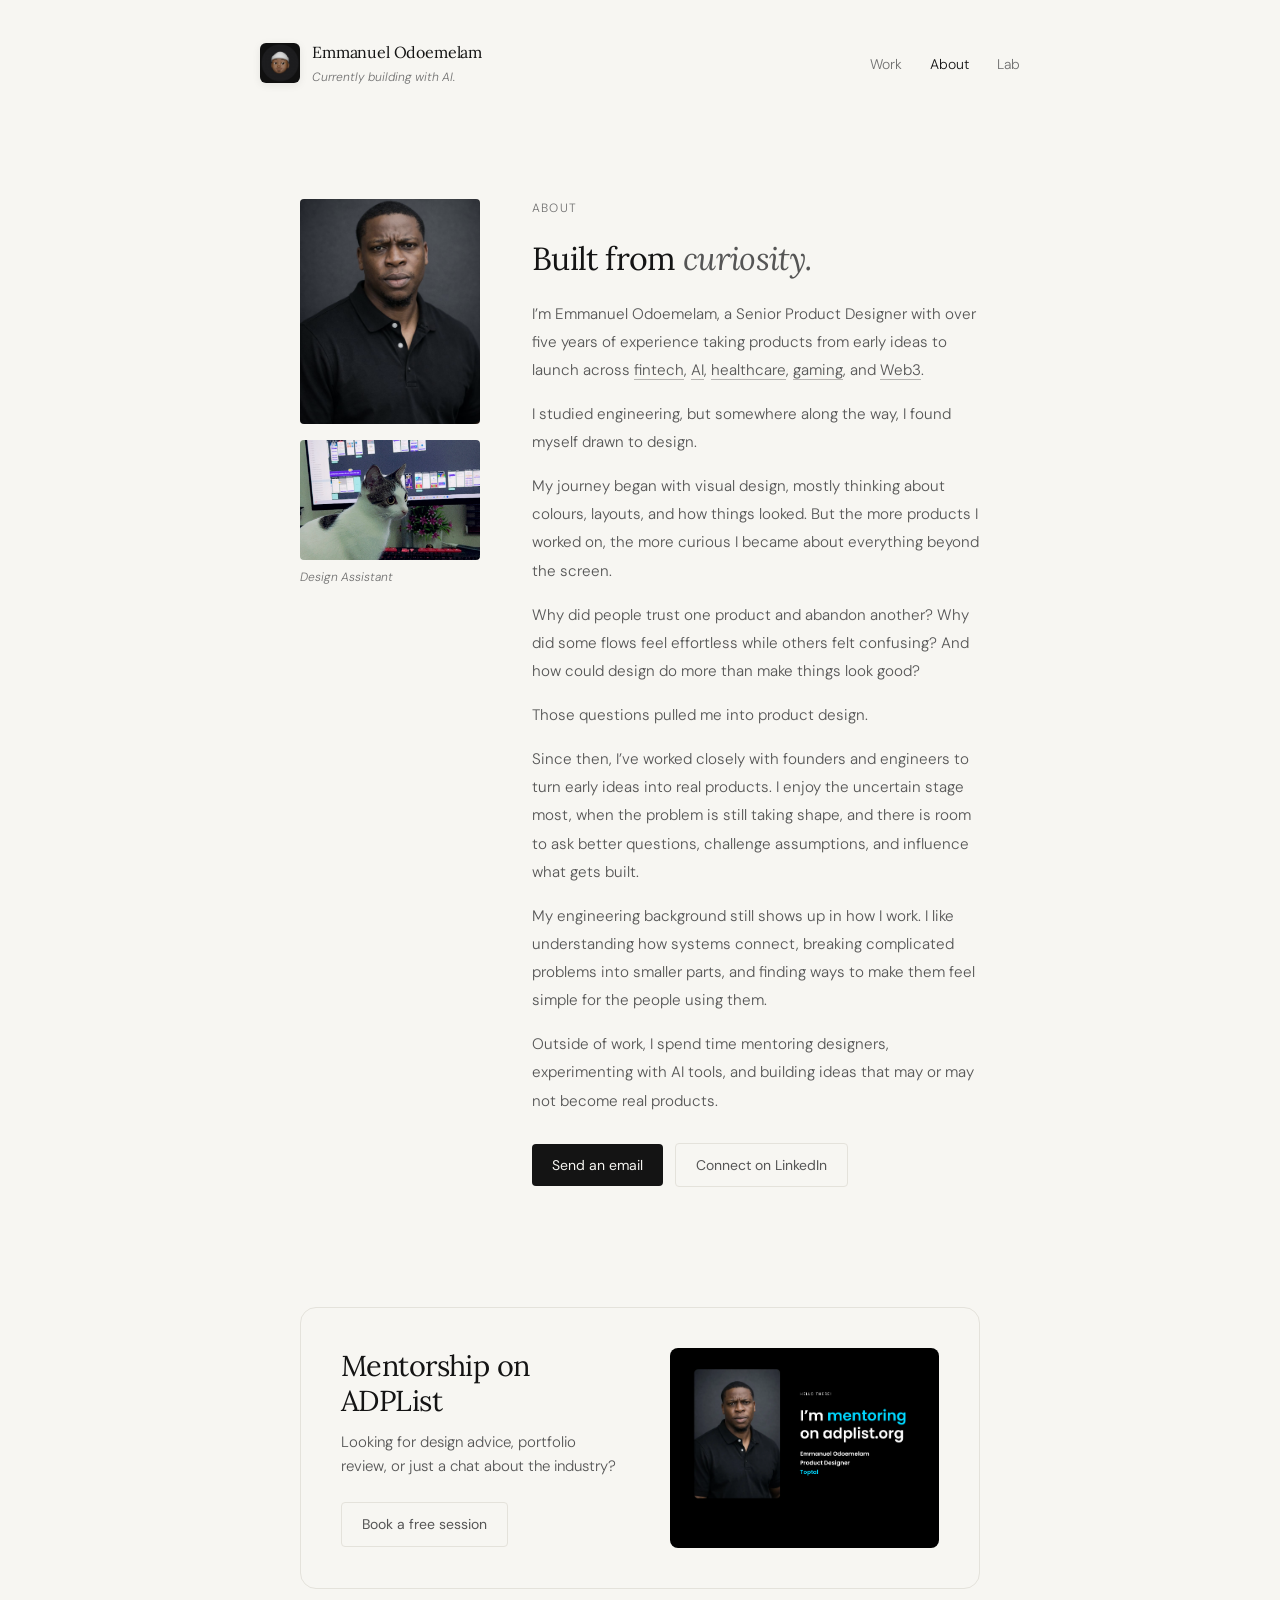
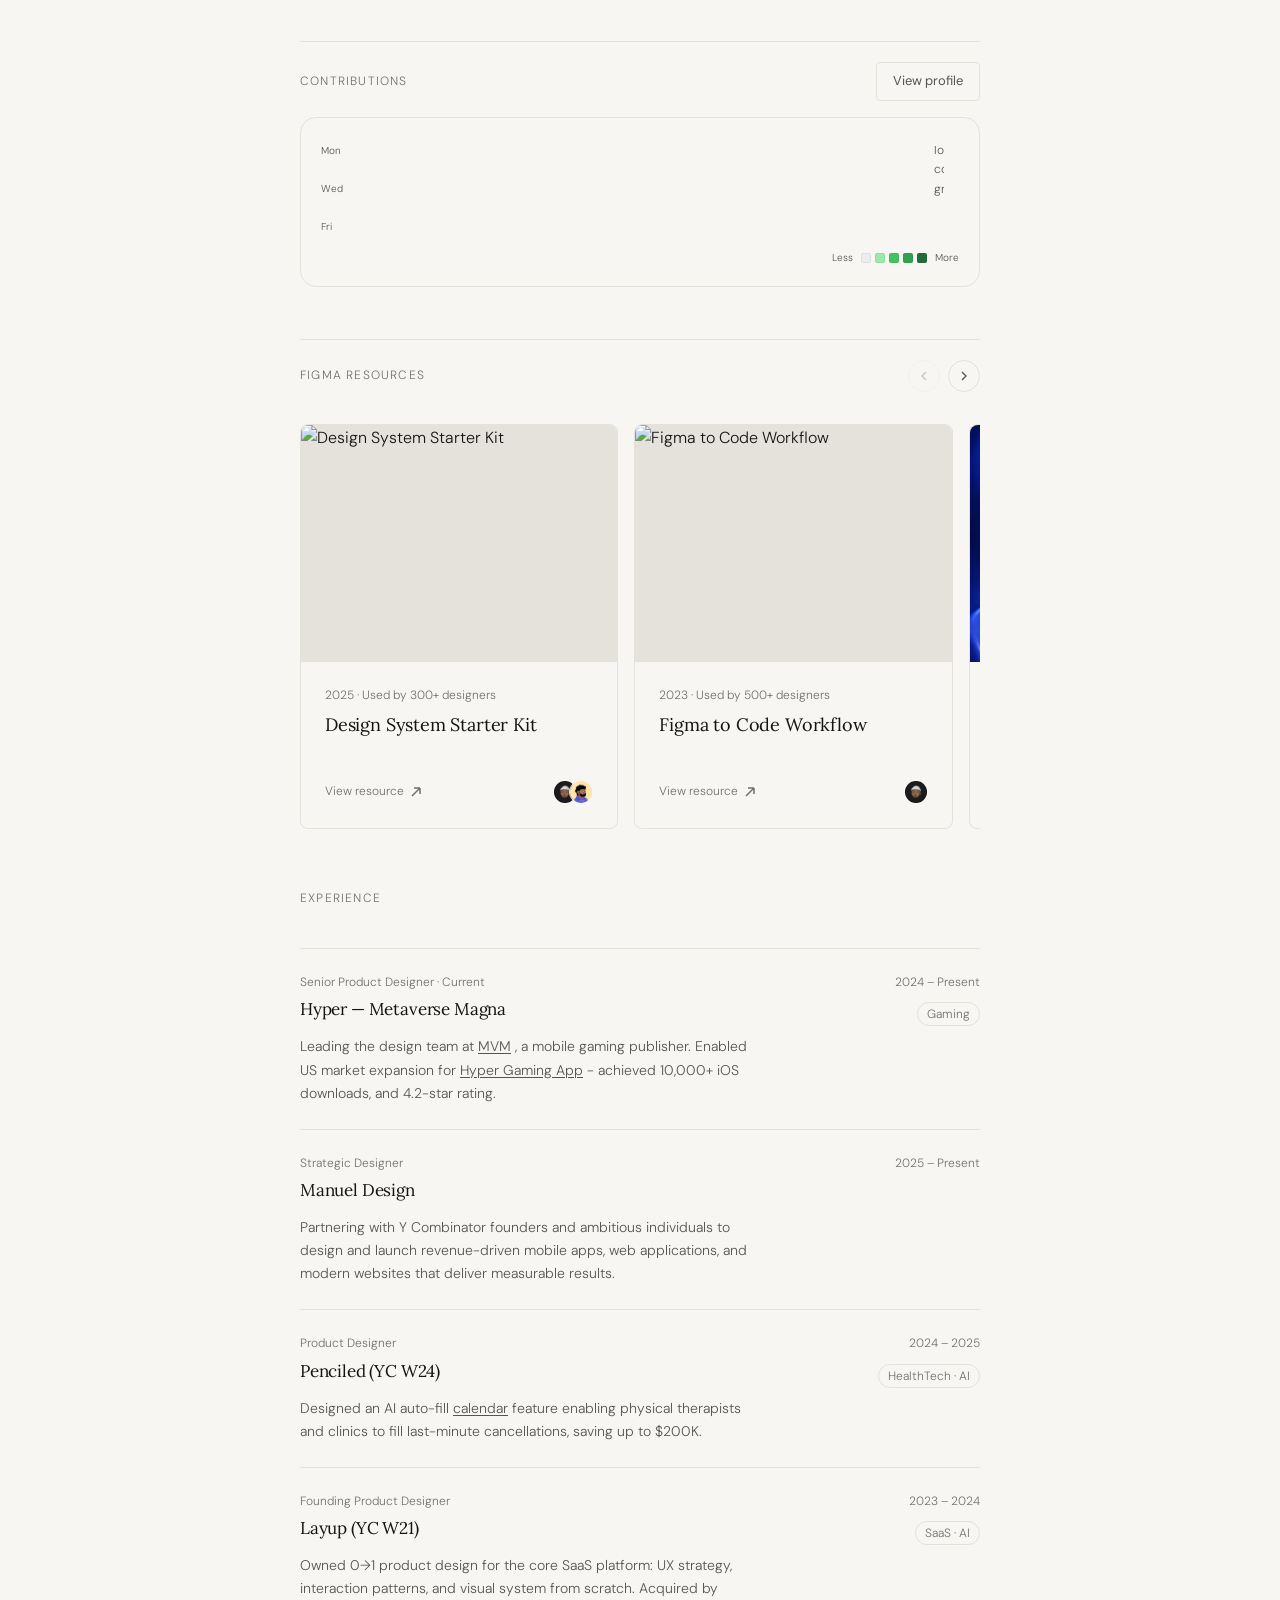
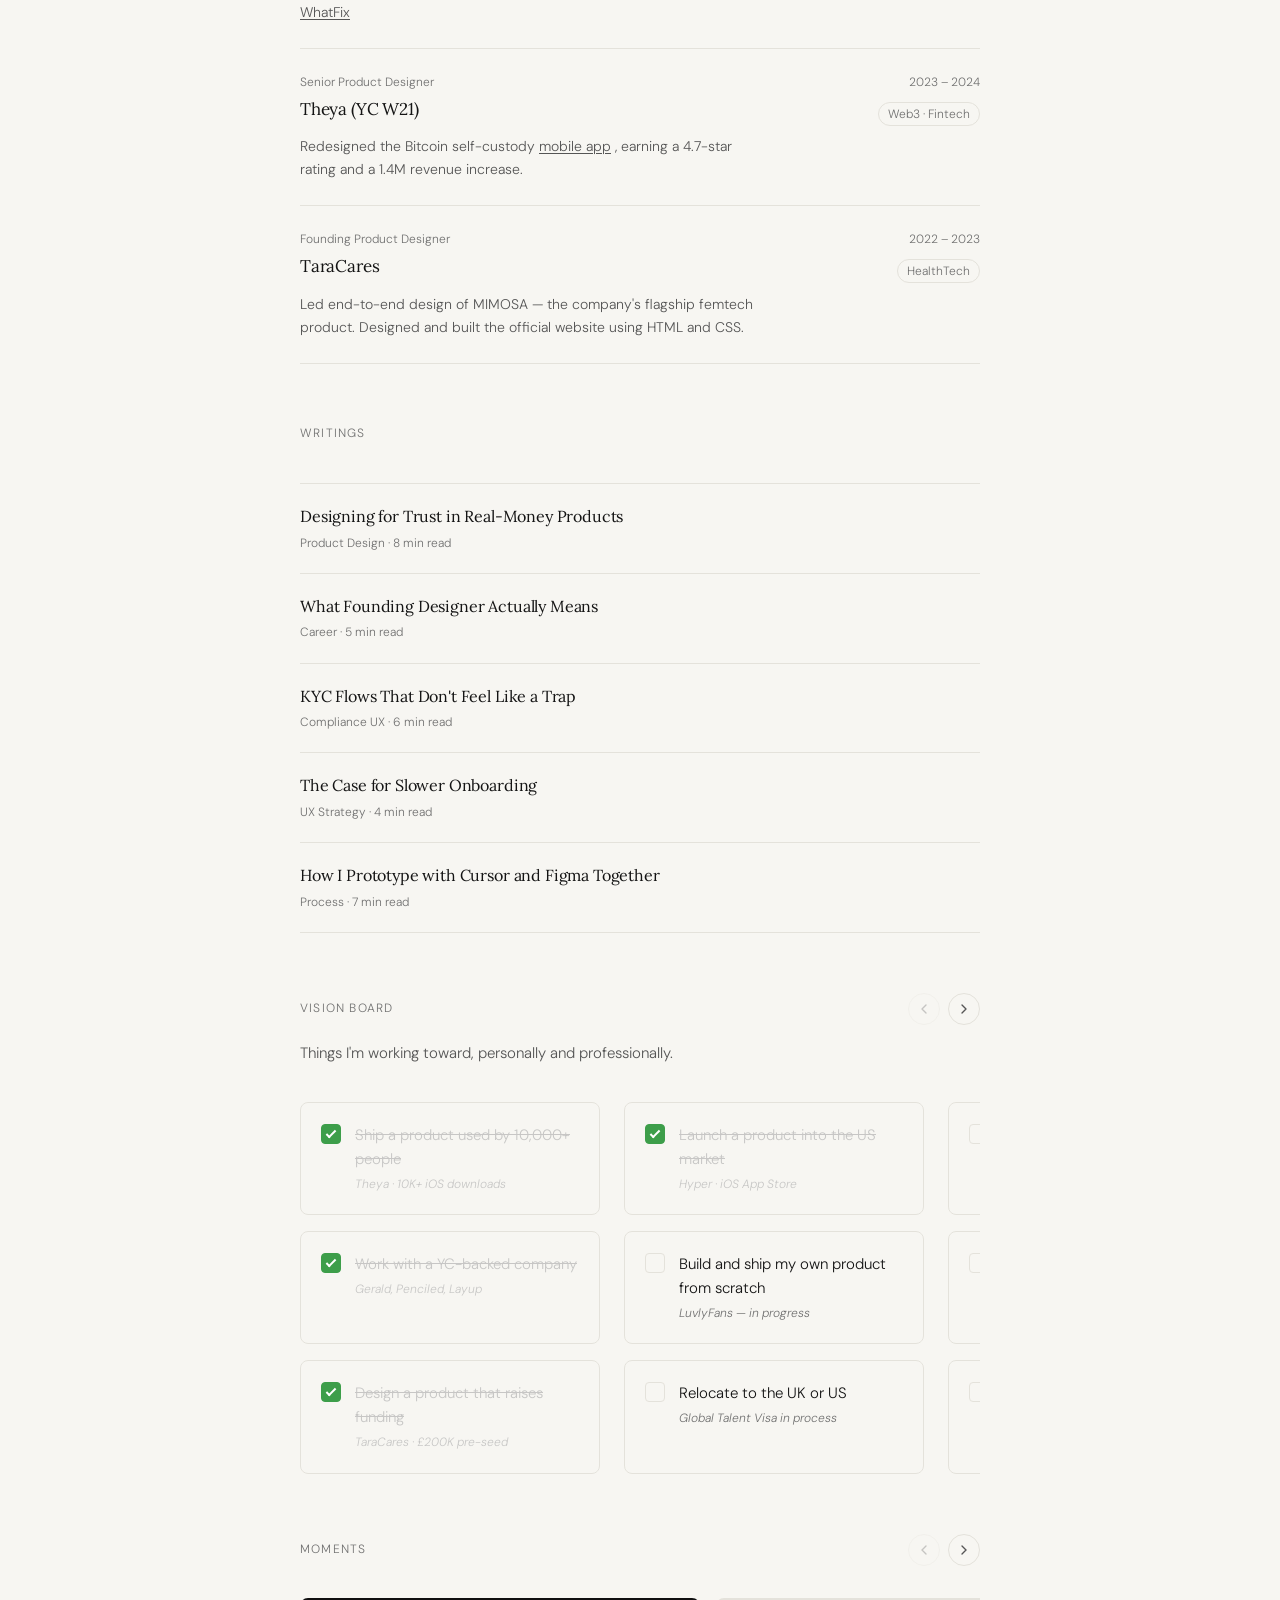
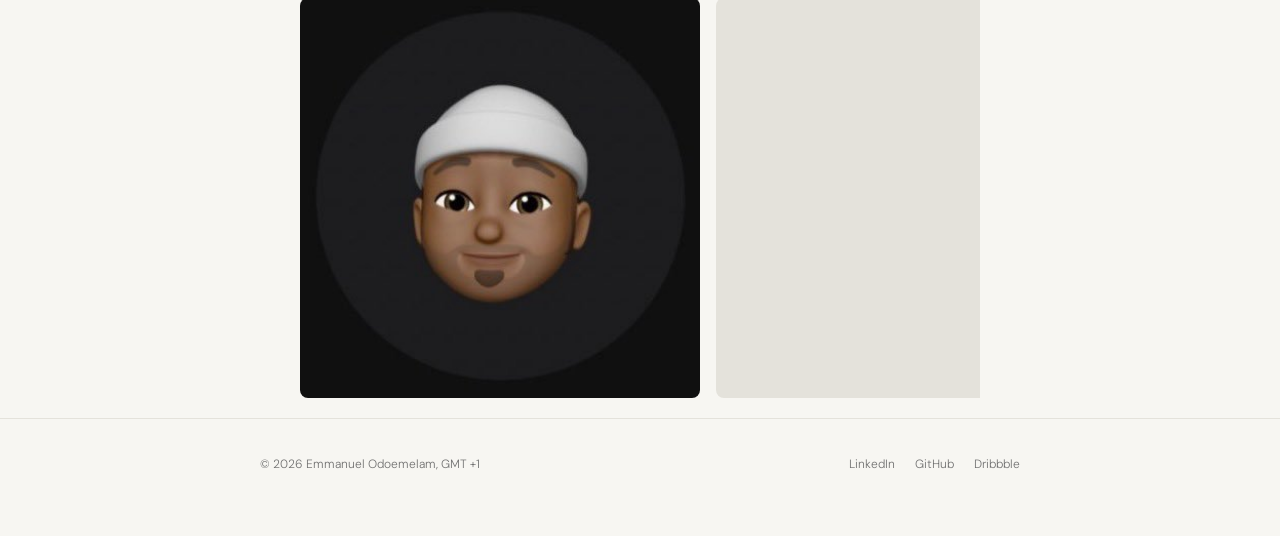
==== commit f315b4c7: "feat: add responsive GitHub profile links and optimize layout for mobile viewing" ====
--- a/about.html
+++ b/about.html
@@ -146,7 +146,10 @@
 
   <!-- GITHUB CONTRIBUTIONS -->
   <div class="section fade" id="github-contributions">
-    <div class="section-label github-title">Contributions</div>
+    <div class="github-header">
+      <div class="section-label github-title">Contributions</div>
+      <a href="https://github.com/ManuelSnr" target="_blank" class="btn btn-outline github-profile-btn desktop-only">View profile</a>
+    </div>
     <div class="github-wrapper">
       <div class="github-inner">
         <!-- Left column for labels -->
@@ -179,6 +182,7 @@
         <span>More</span>
       </div>
     </div>
+    <a href="https://github.com/ManuelSnr" target="_blank" class="btn btn-outline github-profile-btn mobile-only">View profile</a>
   </div>
 
   <div class="cs-divider"></div>
--- a/style.css
+++ b/style.css
@@ -4250,6 +4250,25 @@
   --gh-box-gap: 3px;
 }
 
+.github-header {
+  display: flex;
+  justify-content: space-between;
+  align-items: center;
+}
+
+.github-header .github-title {
+  margin-bottom: 0;
+}
+
+.mobile-only {
+  display: none !important;
+}
+
+.github-profile-btn {
+  font-size: 13px;
+  padding: 8px 16px;
+}
+
 .github-wrapper {
   background: var(--bg);
   border: 1px solid var(--rule);
@@ -4442,6 +4461,20 @@
   .github-wrapper {
     padding: 16px;
   }
+
+  .desktop-only {
+    display: none !important;
+  }
+
+  .mobile-only {
+    display: inline-flex !important;
+  }
+
+  .github-profile-btn.mobile-only {
+    margin-top: 16px;
+    width: 100%;
+    justify-content: center;
+  }
 }
 
 /* ═══════════════════════════════════════════════════════════════
@@ -4519,14 +4552,28 @@
     flex-direction: column-reverse;
     padding: 24px;
     gap: 24px;
-    text-align: center;
+    text-align: left;
   }
   
   .adplist-content {
     max-width: 100%;
+    display: flex;
+    flex-direction: column;
+    align-items: flex-start;
+  }
+
+  .adplist-title {
+    font-size: 1.4rem;
   }
   
   .adplist-image {
+    width: 100%;
     justify-content: center;
   }
+
+  .adplist-image img {
+    width: 100%;
+    max-height: none;
+    object-fit: cover;
+  }
 }
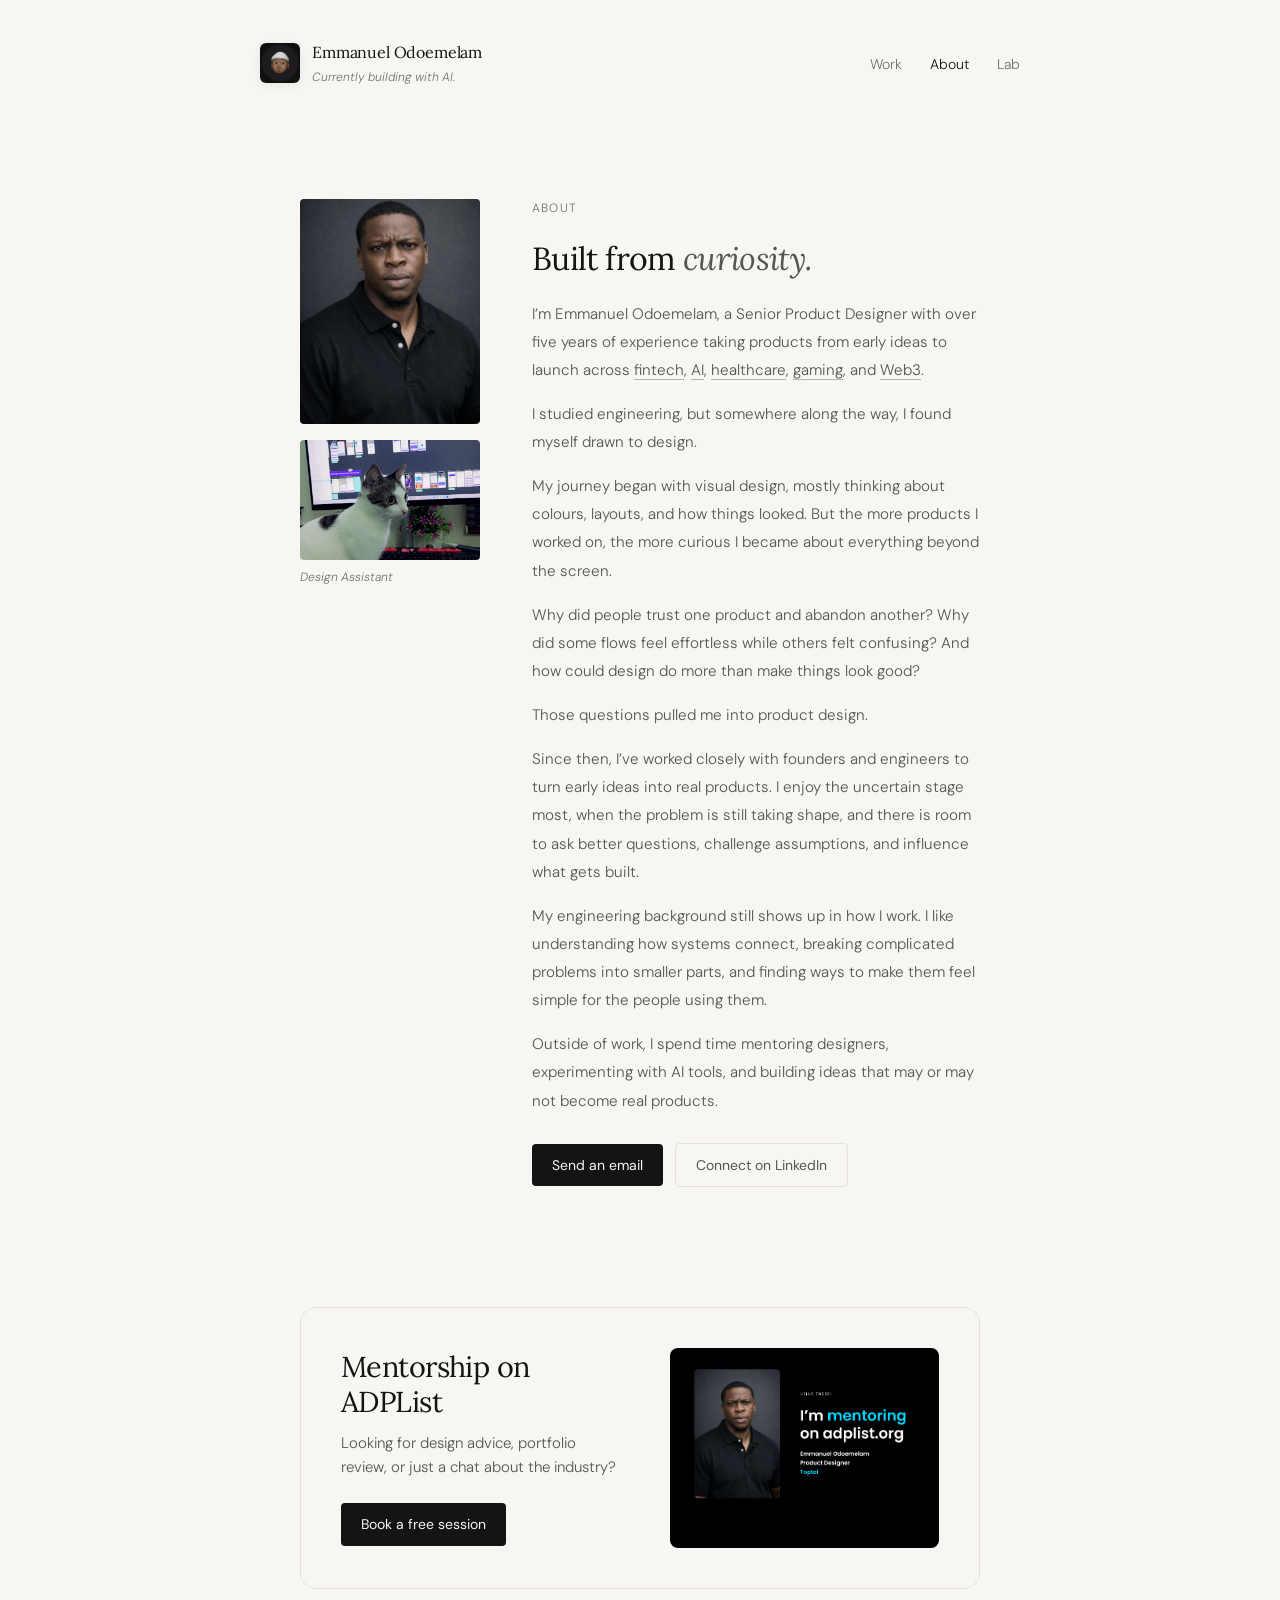
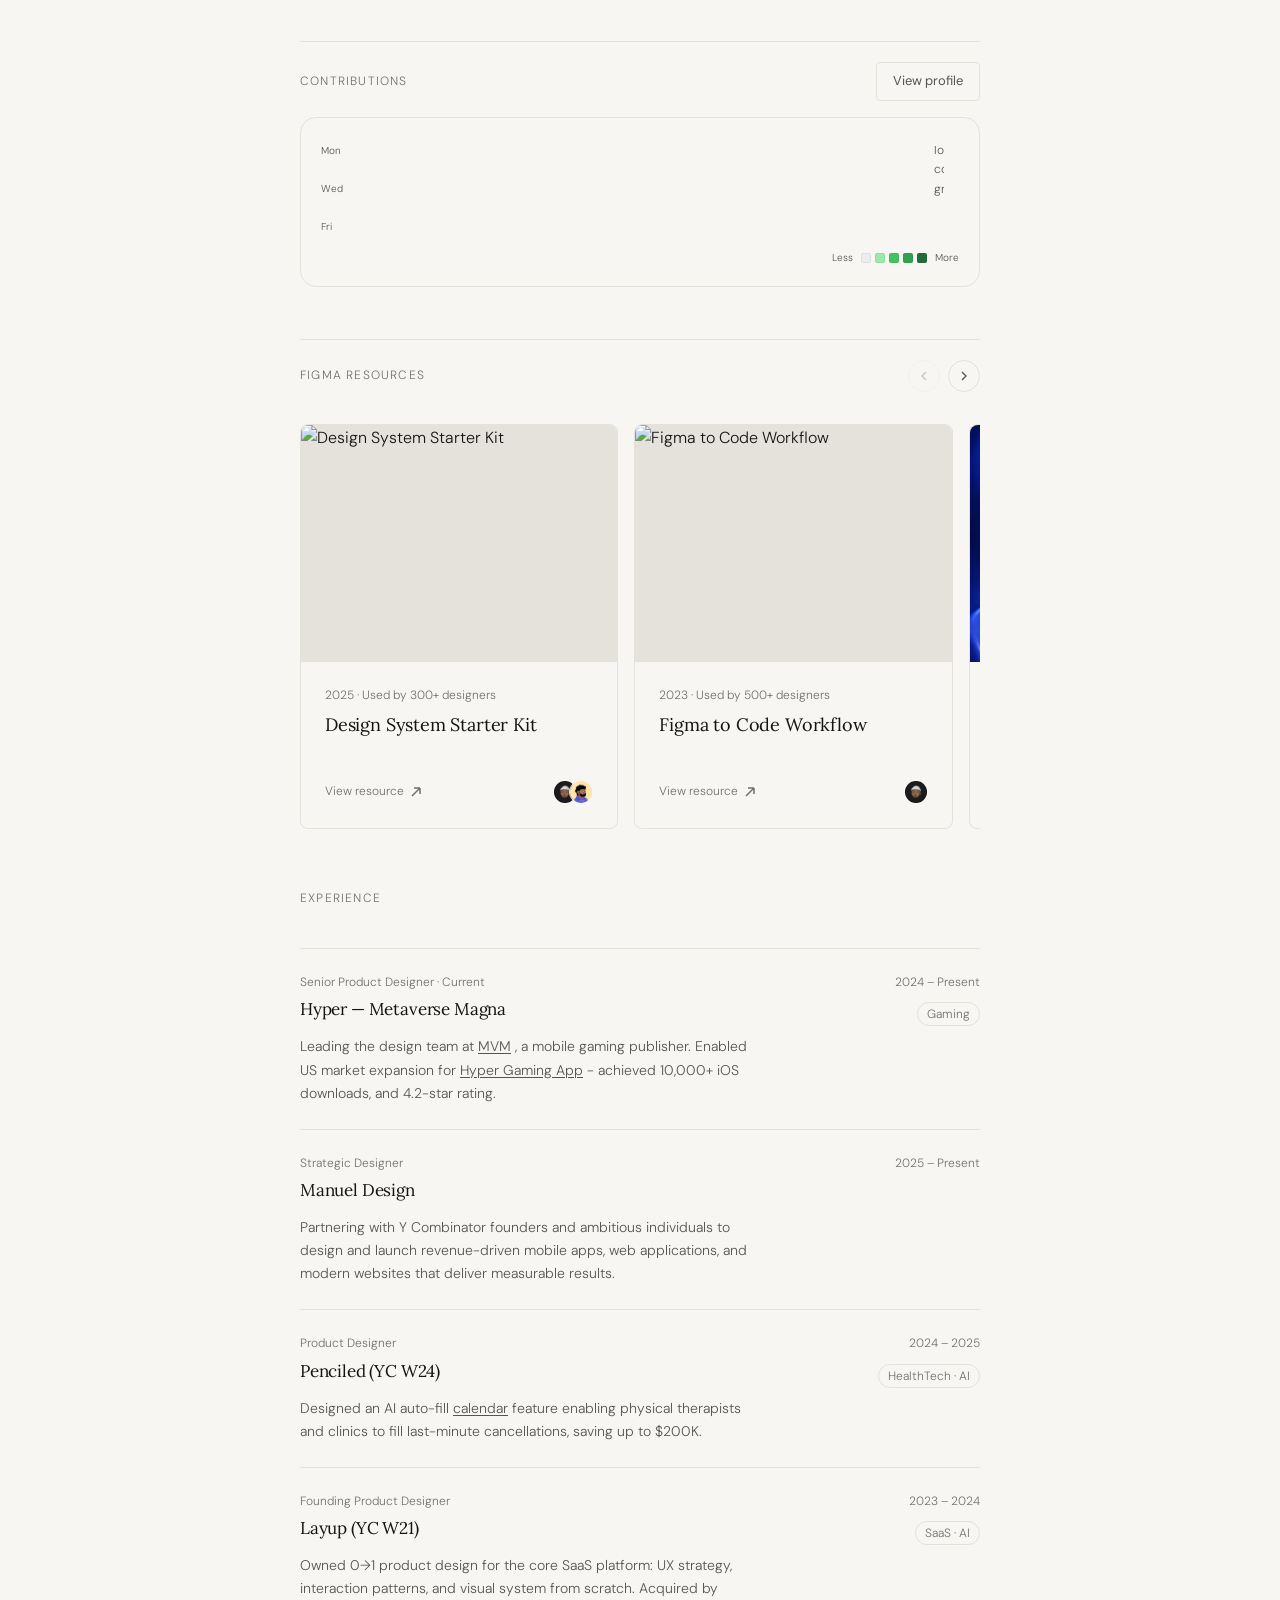
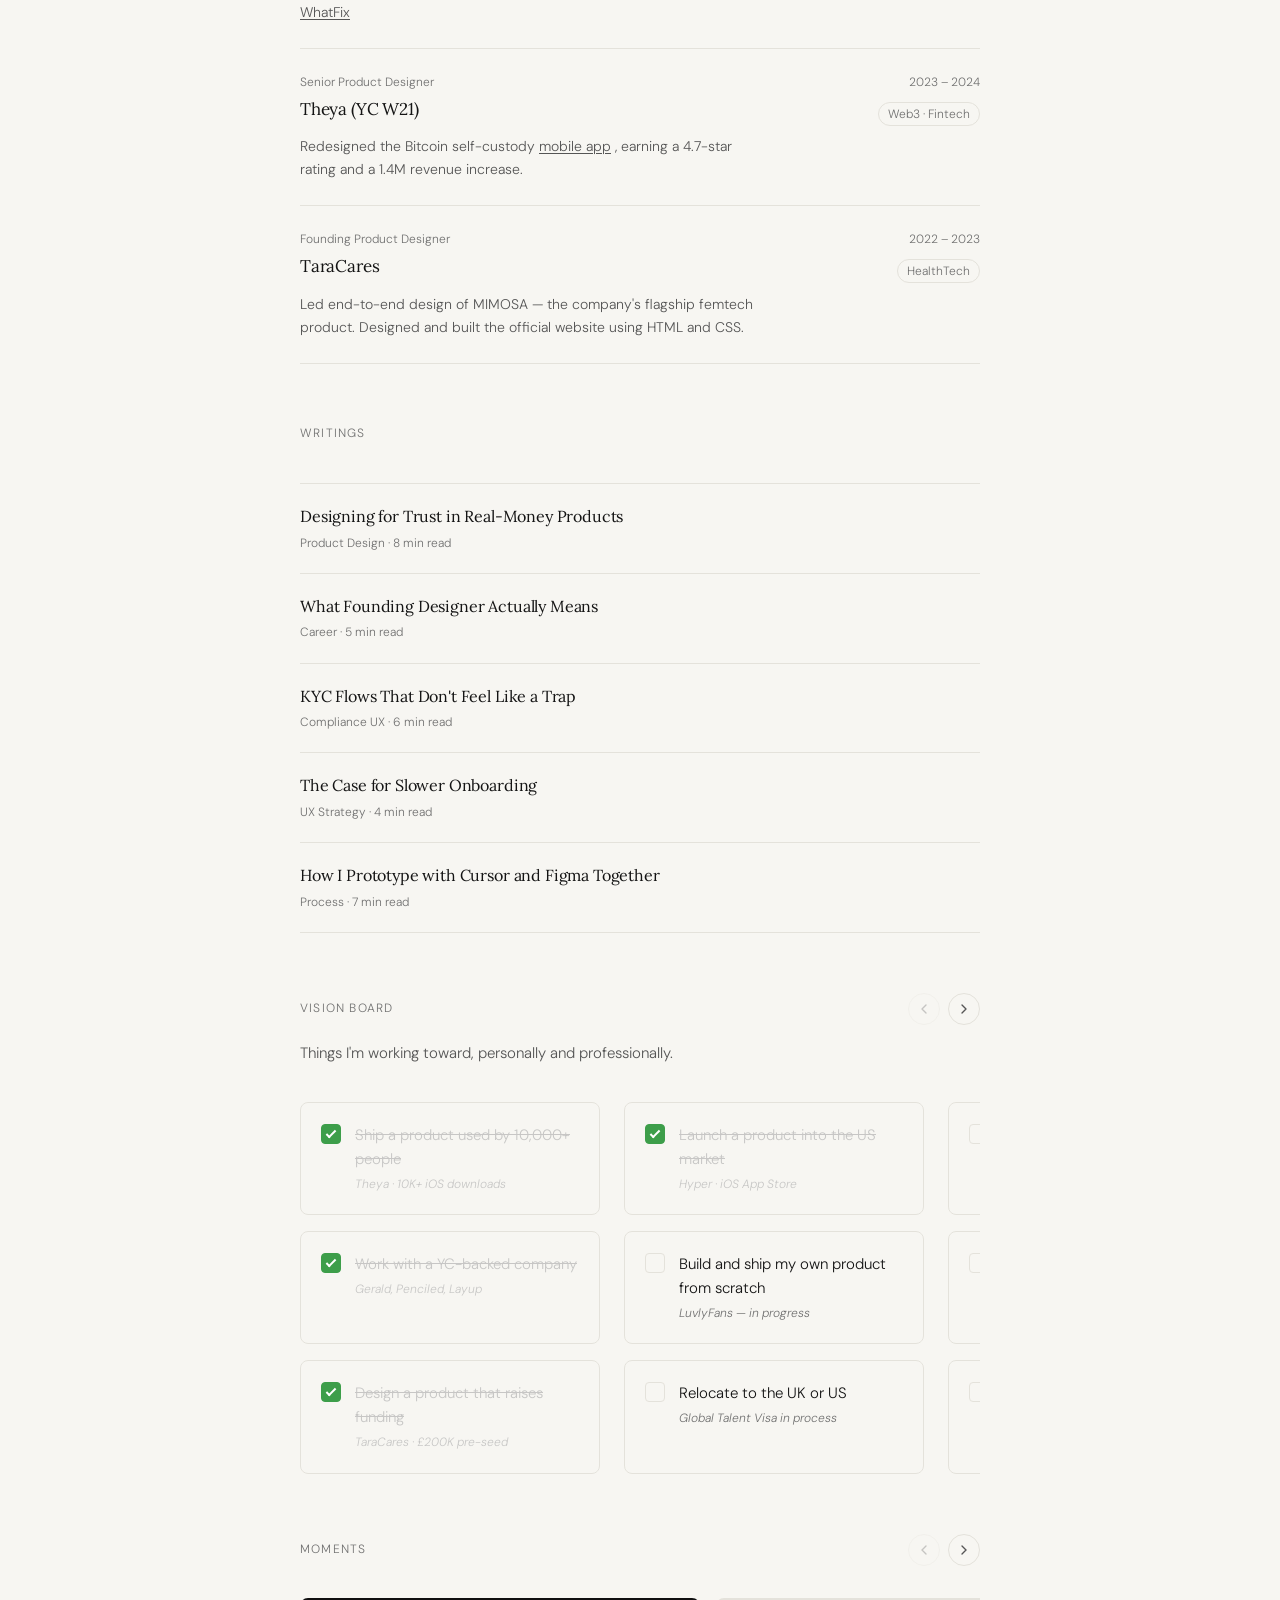
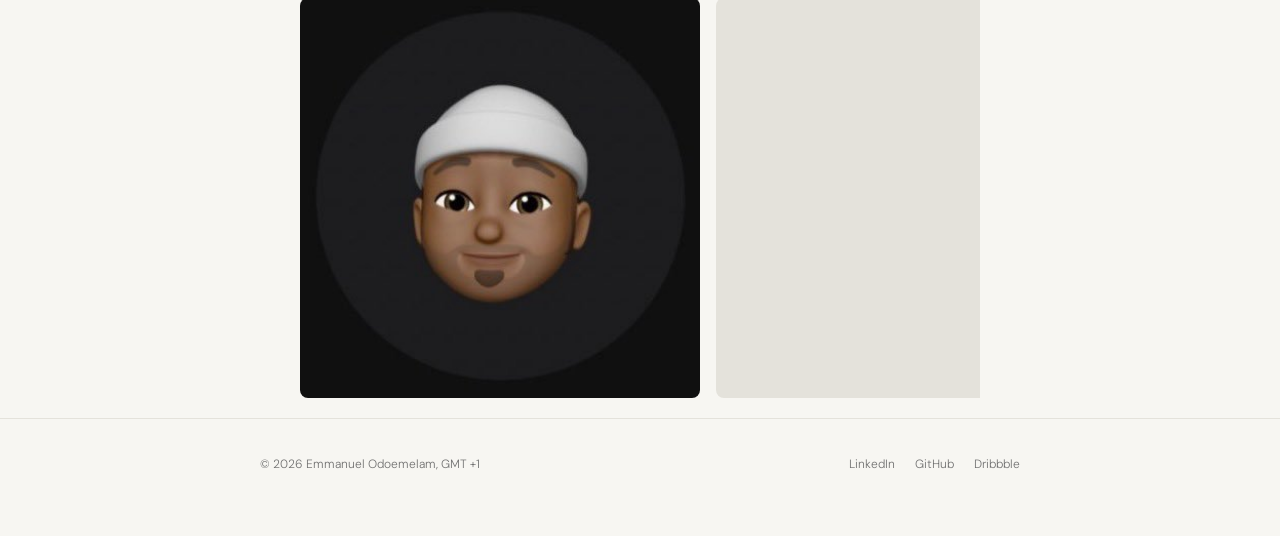
==== commit c2e36640: "style: update ADPList button theme and refactor mobile GitHub button layout and styles" ====
--- a/about.html
+++ b/about.html
@@ -133,7 +133,7 @@
       <div class="adplist-content">
         <h2 class="adplist-title">Mentorship on ADPList</h2>
         <p class="adplist-subtext">Looking for design advice, portfolio review, or just a chat about the industry?</p>
-        <a href="https://adplist.org/mentors/manuel-snr" target="_blank" class="btn btn-outline">Book a free
+        <a href="https://adplist.org/mentors/manuel-snr" target="_blank" class="btn btn-dark">Book a free
           session</a>
       </div>
       <div class="adplist-image">
@@ -148,7 +148,8 @@
   <div class="section fade" id="github-contributions">
     <div class="github-header">
       <div class="section-label github-title">Contributions</div>
-      <a href="https://github.com/ManuelSnr" target="_blank" class="btn btn-outline github-profile-btn desktop-only">View profile</a>
+      <a href="https://github.com/ManuelSnr" target="_blank"
+        class="btn btn-outline github-profile-btn desktop-only">View profile</a>
     </div>
     <div class="github-wrapper">
       <div class="github-inner">
@@ -182,7 +183,8 @@
         <span>More</span>
       </div>
     </div>
-    <a href="https://github.com/ManuelSnr" target="_blank" class="btn btn-outline github-profile-btn mobile-only">View profile</a>
+    <a href="https://github.com/ManuelSnr" target="_blank" class="btn btn-outline github-profile-btn mobile-only">View
+      profile</a>
   </div>
 
   <div class="cs-divider"></div>
--- a/style.css
+++ b/style.css
@@ -4472,8 +4472,6 @@
 
   .github-profile-btn.mobile-only {
     margin-top: 16px;
-    width: 100%;
-    justify-content: center;
   }
 }
 
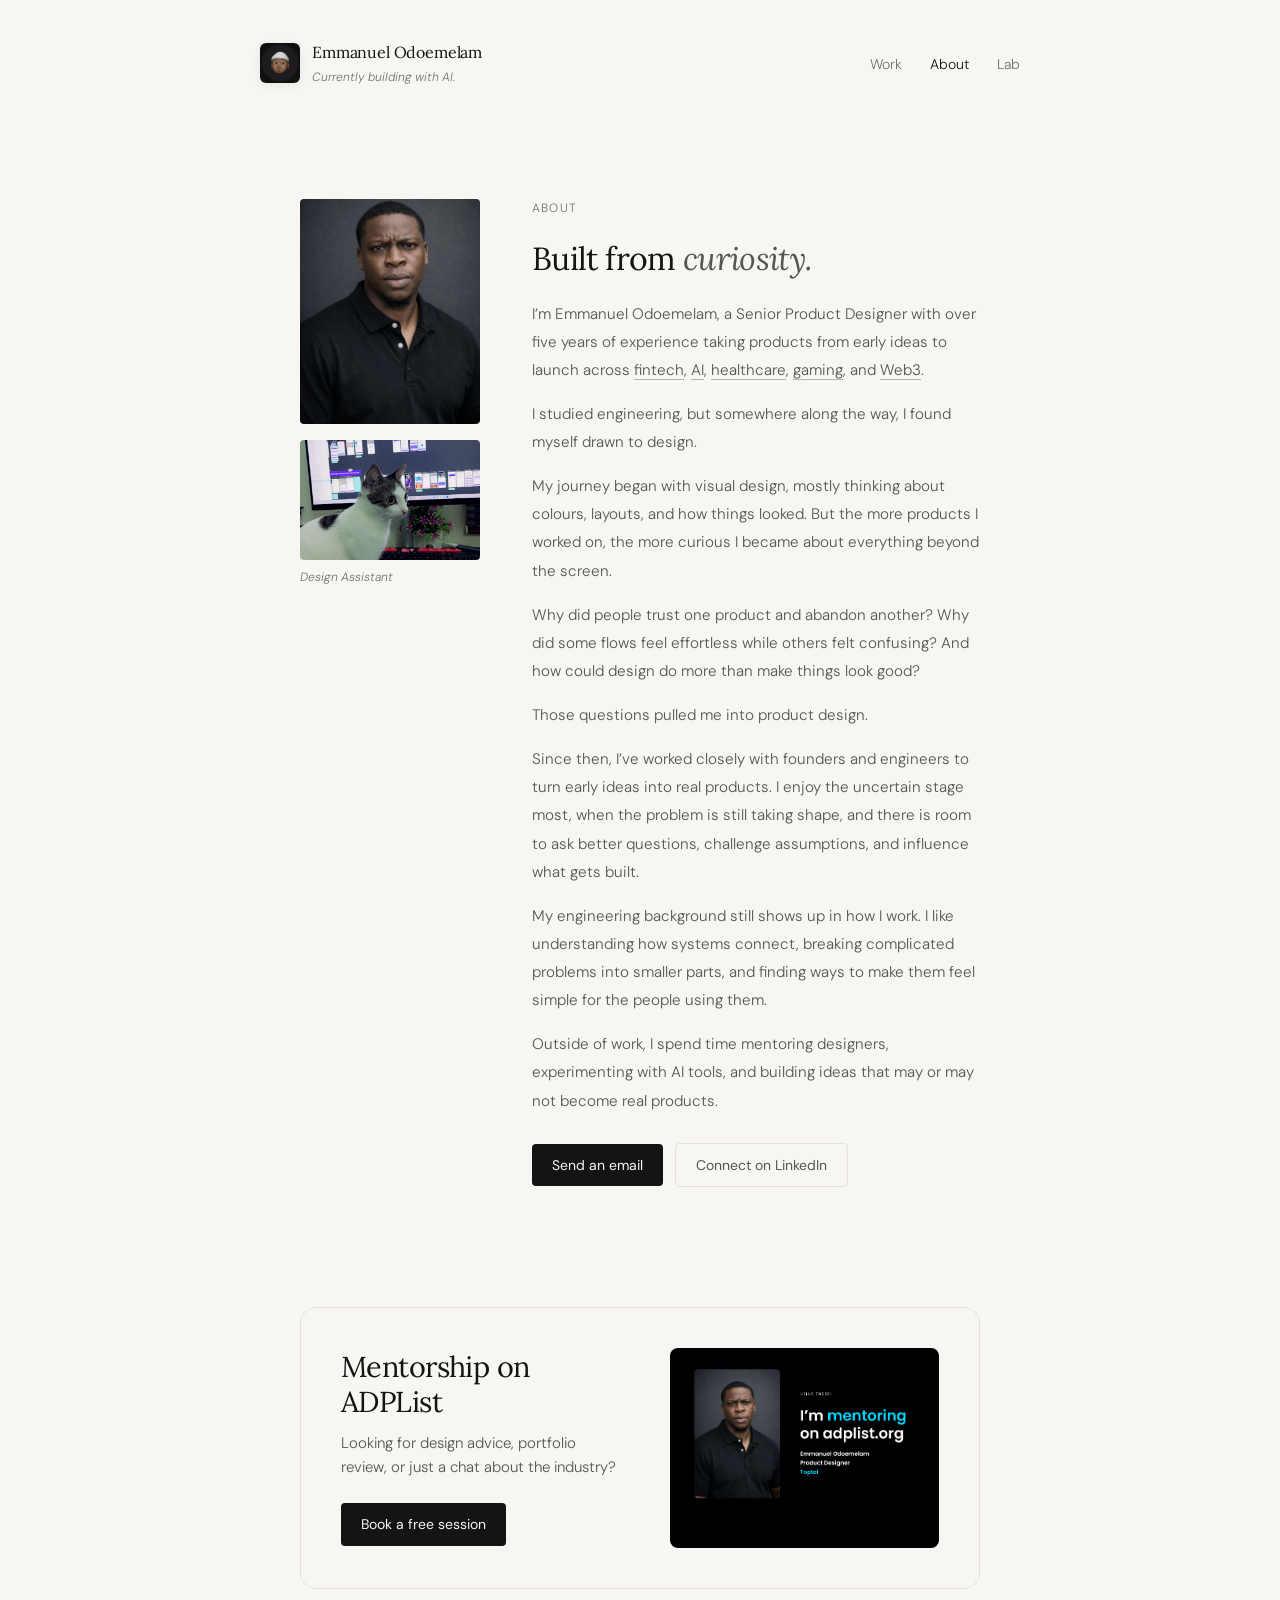
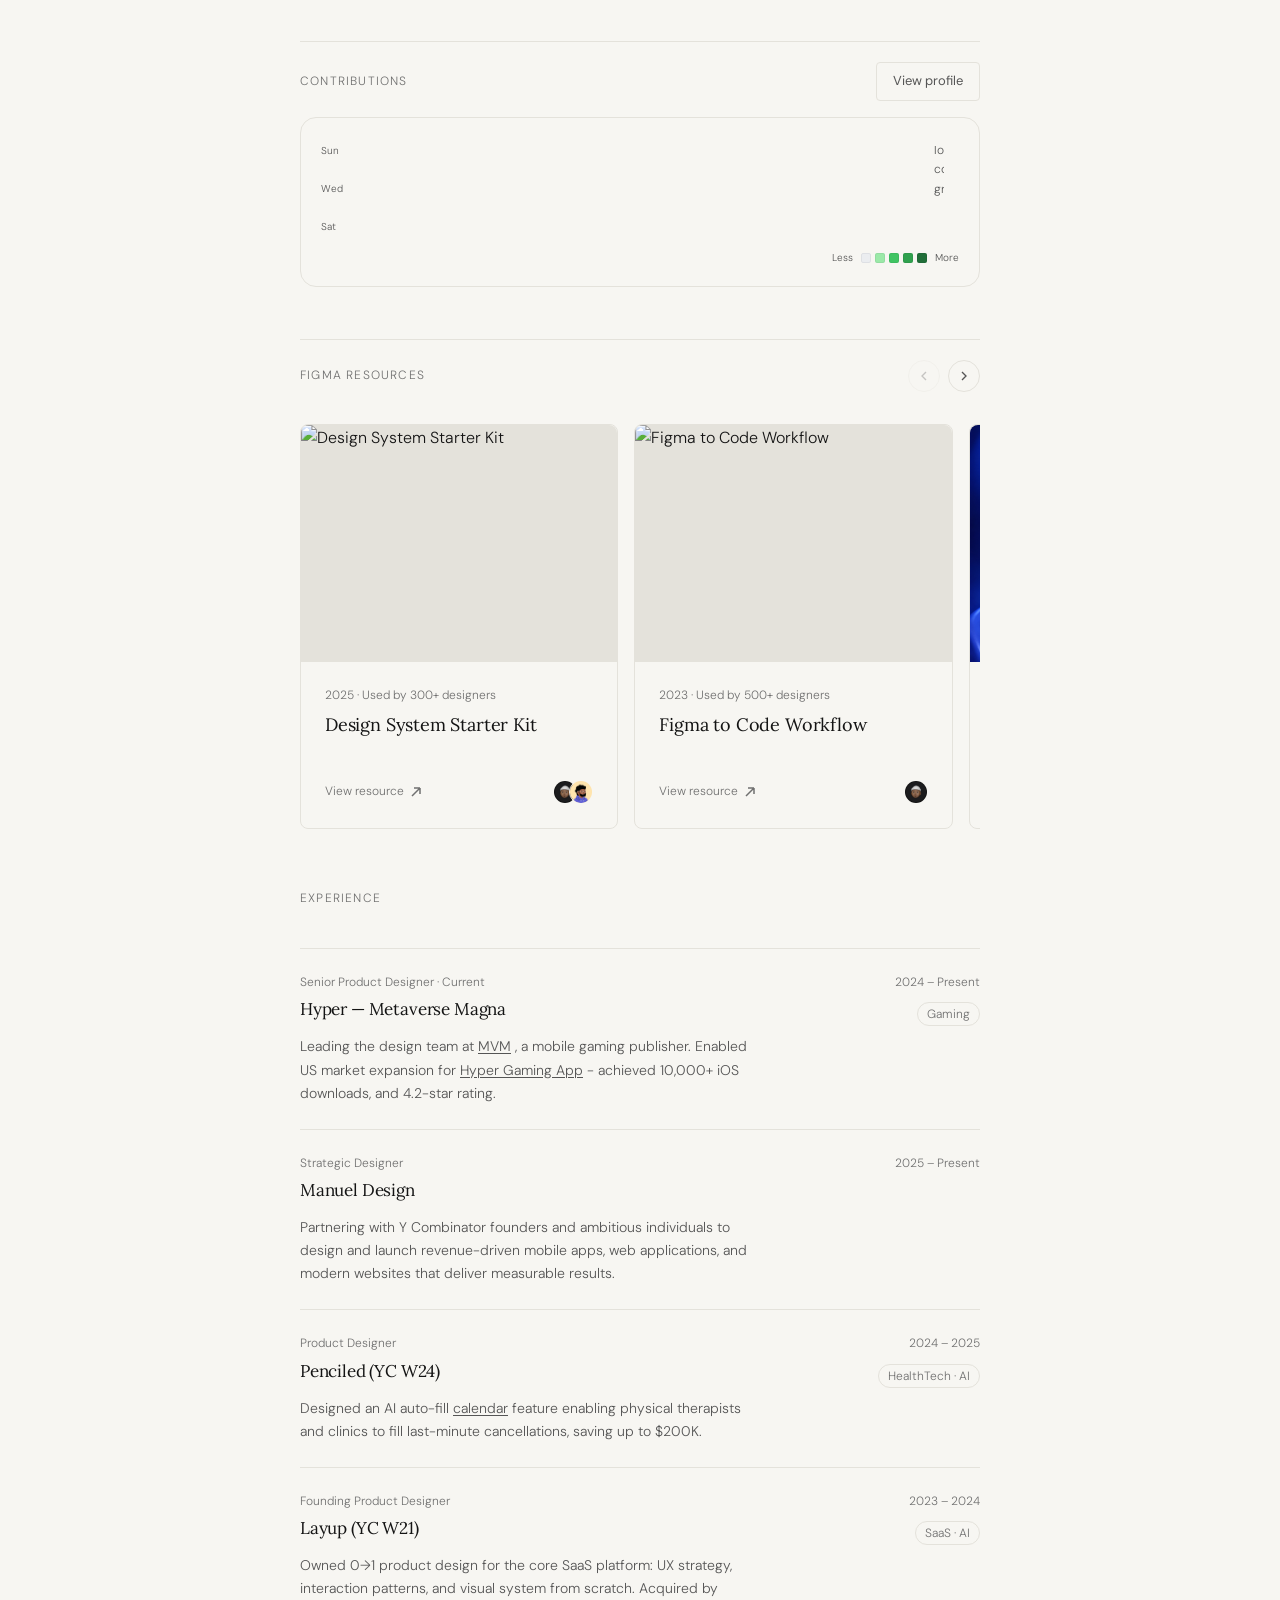
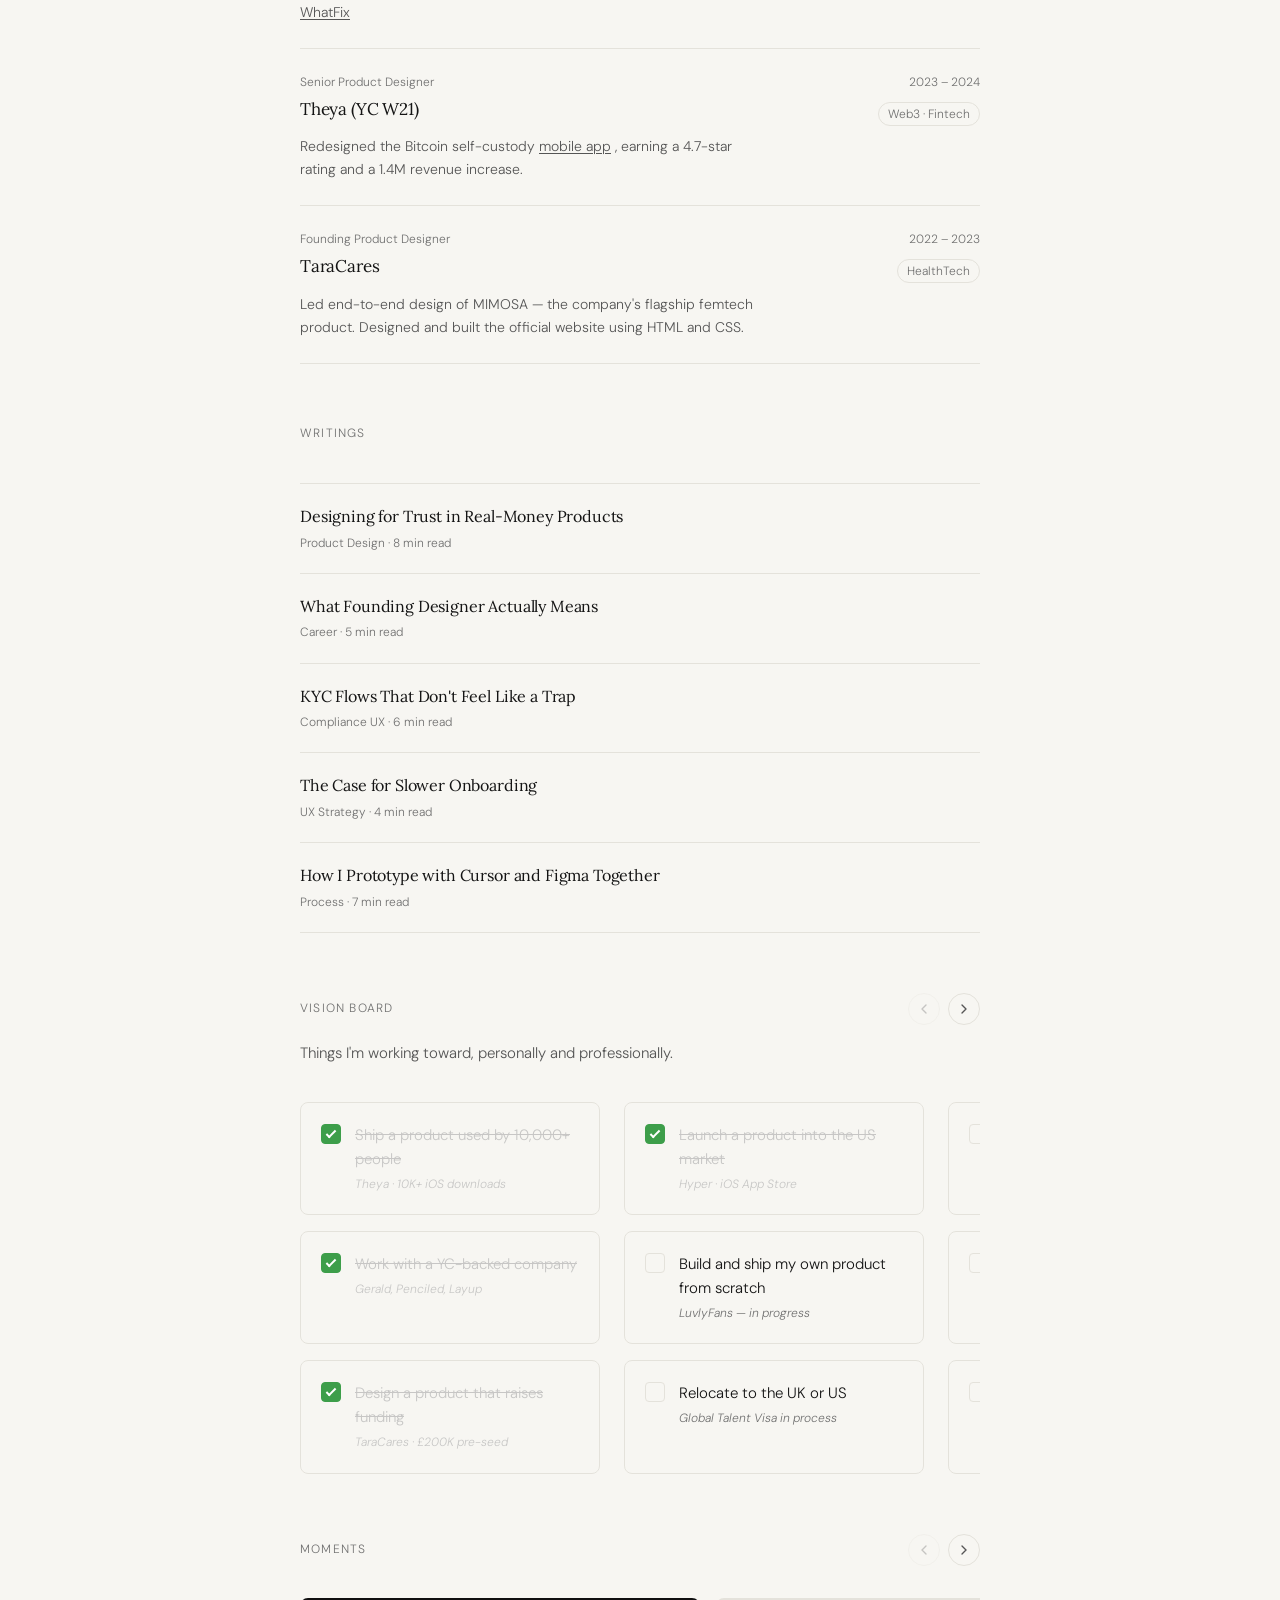
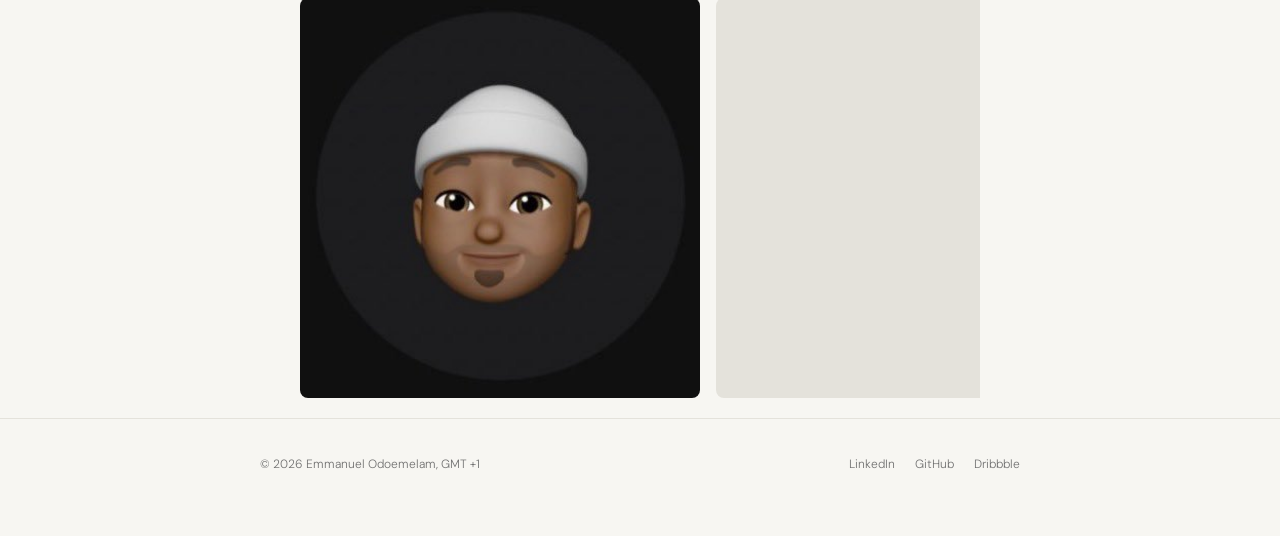
==== commit 3c4b7f7f: "style: update GitHub activity graph labels to Sunday and Saturday" ====
--- a/about.html
+++ b/about.html
@@ -13,6 +13,7 @@
   <link rel="stylesheet" href="style.css" />
   <script src="https://cdnjs.cloudflare.com/ajax/libs/lottie-web/5.12.2/lottie.min.js"></script>
   <script src="script.js"></script>
+  <link rel="icon" type="image/jpeg" href="Assets/General/avi.jpg" />
 </head>
 
 <body>
@@ -156,9 +157,9 @@
         <!-- Left column for labels -->
         <div class="github-left-col">
           <div class="github-days">
-            <span>Mon</span>
+            <span>Sun</span>
             <span>Wed</span>
-            <span>Fri</span>
+            <span>Sat</span>
           </div>
         </div>
         <!-- Right column for graph -->
--- a/style.css
+++ b/style.css
@@ -2791,7 +2791,8 @@
   }
 
   .intro-photo {
-    width: 140px;
+    width: 220px;
+    border-radius: 12px;
   }
 
   .assistant-wrapper {
@@ -4411,7 +4412,7 @@
   transform: translate(-50%, -100%) translateY(-4px);
   z-index: 10000;
   white-space: nowrap;
-  box-shadow: 0 4px 12px rgba(0,0,0,0.1), 0 0 0 1px rgba(255,255,255,0.1);
+  box-shadow: 0 4px 12px rgba(0, 0, 0, 0.1), 0 0 0 1px rgba(255, 255, 255, 0.1);
 }
 
 .github-tooltip.visible {
@@ -4552,7 +4553,7 @@
     gap: 24px;
     text-align: left;
   }
-  
+
   .adplist-content {
     max-width: 100%;
     display: flex;
@@ -4563,7 +4564,7 @@
   .adplist-title {
     font-size: 1.4rem;
   }
-  
+
   .adplist-image {
     width: 100%;
     justify-content: center;
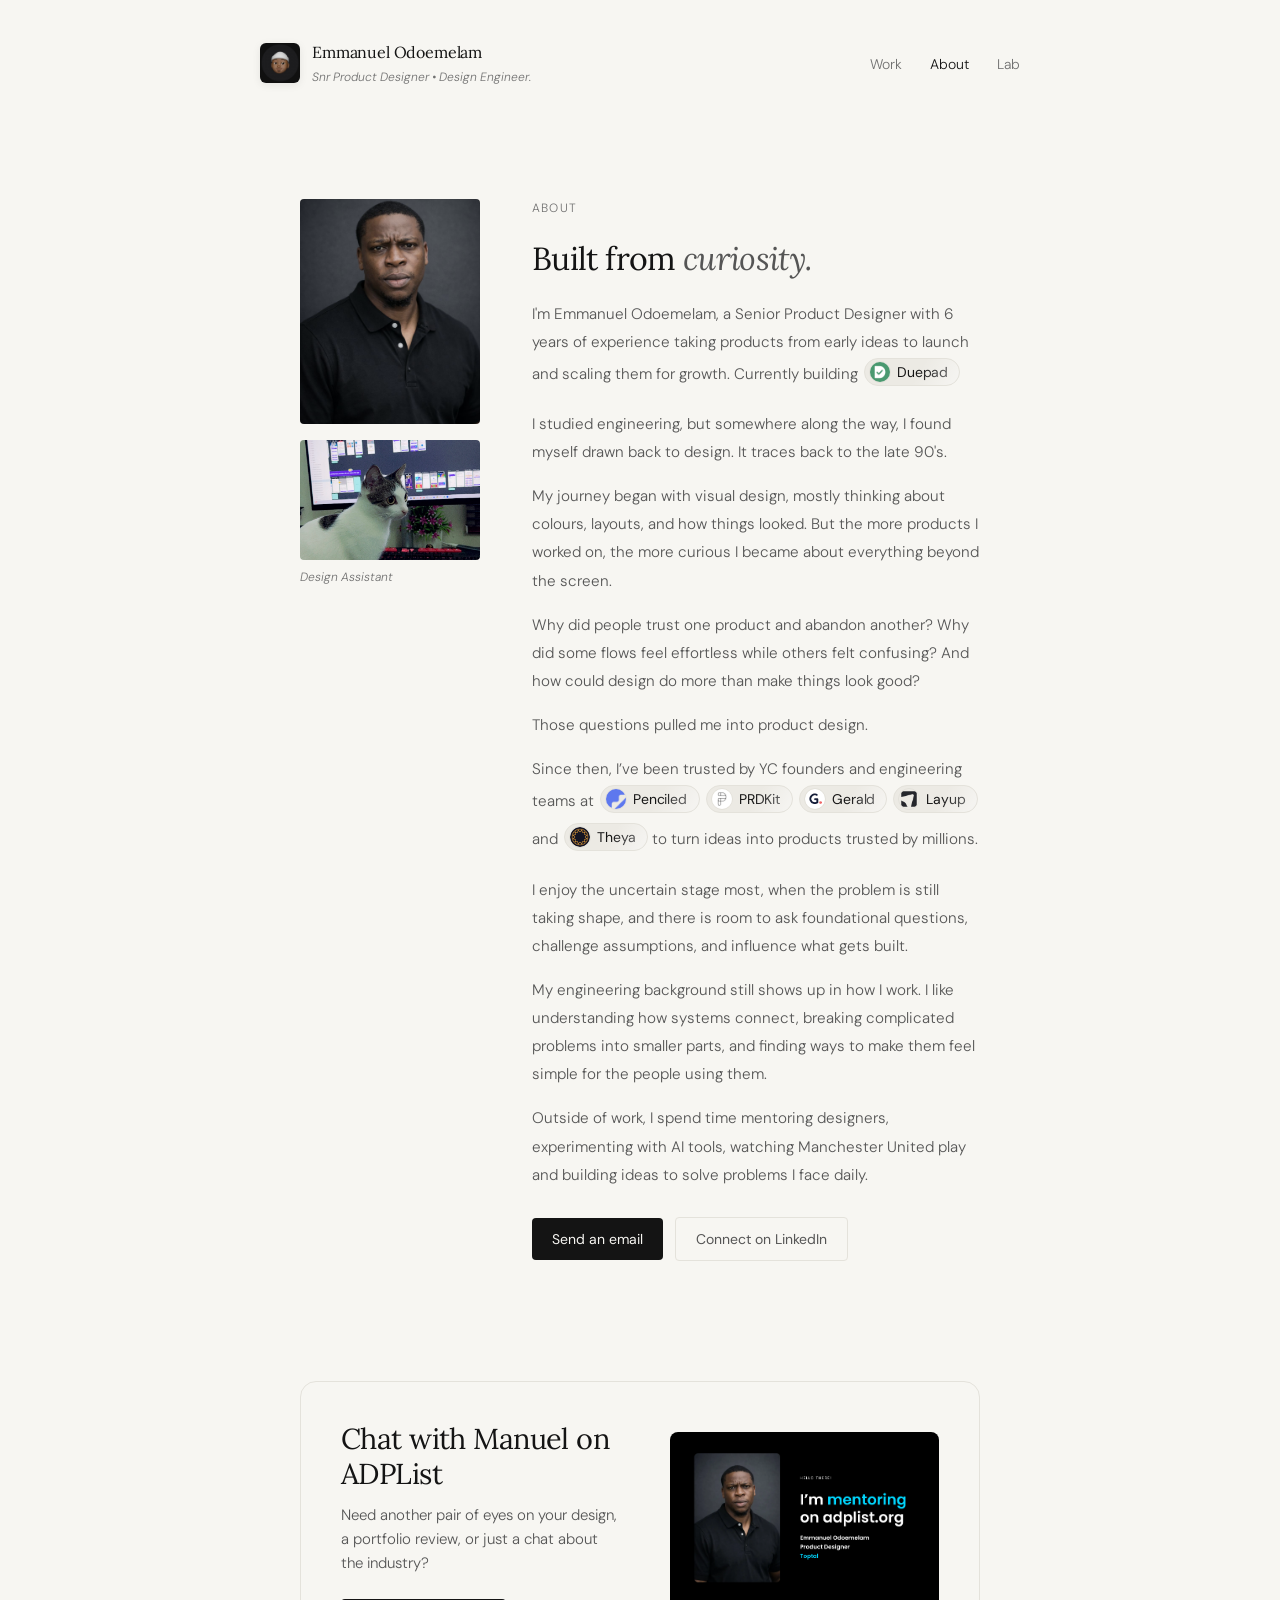
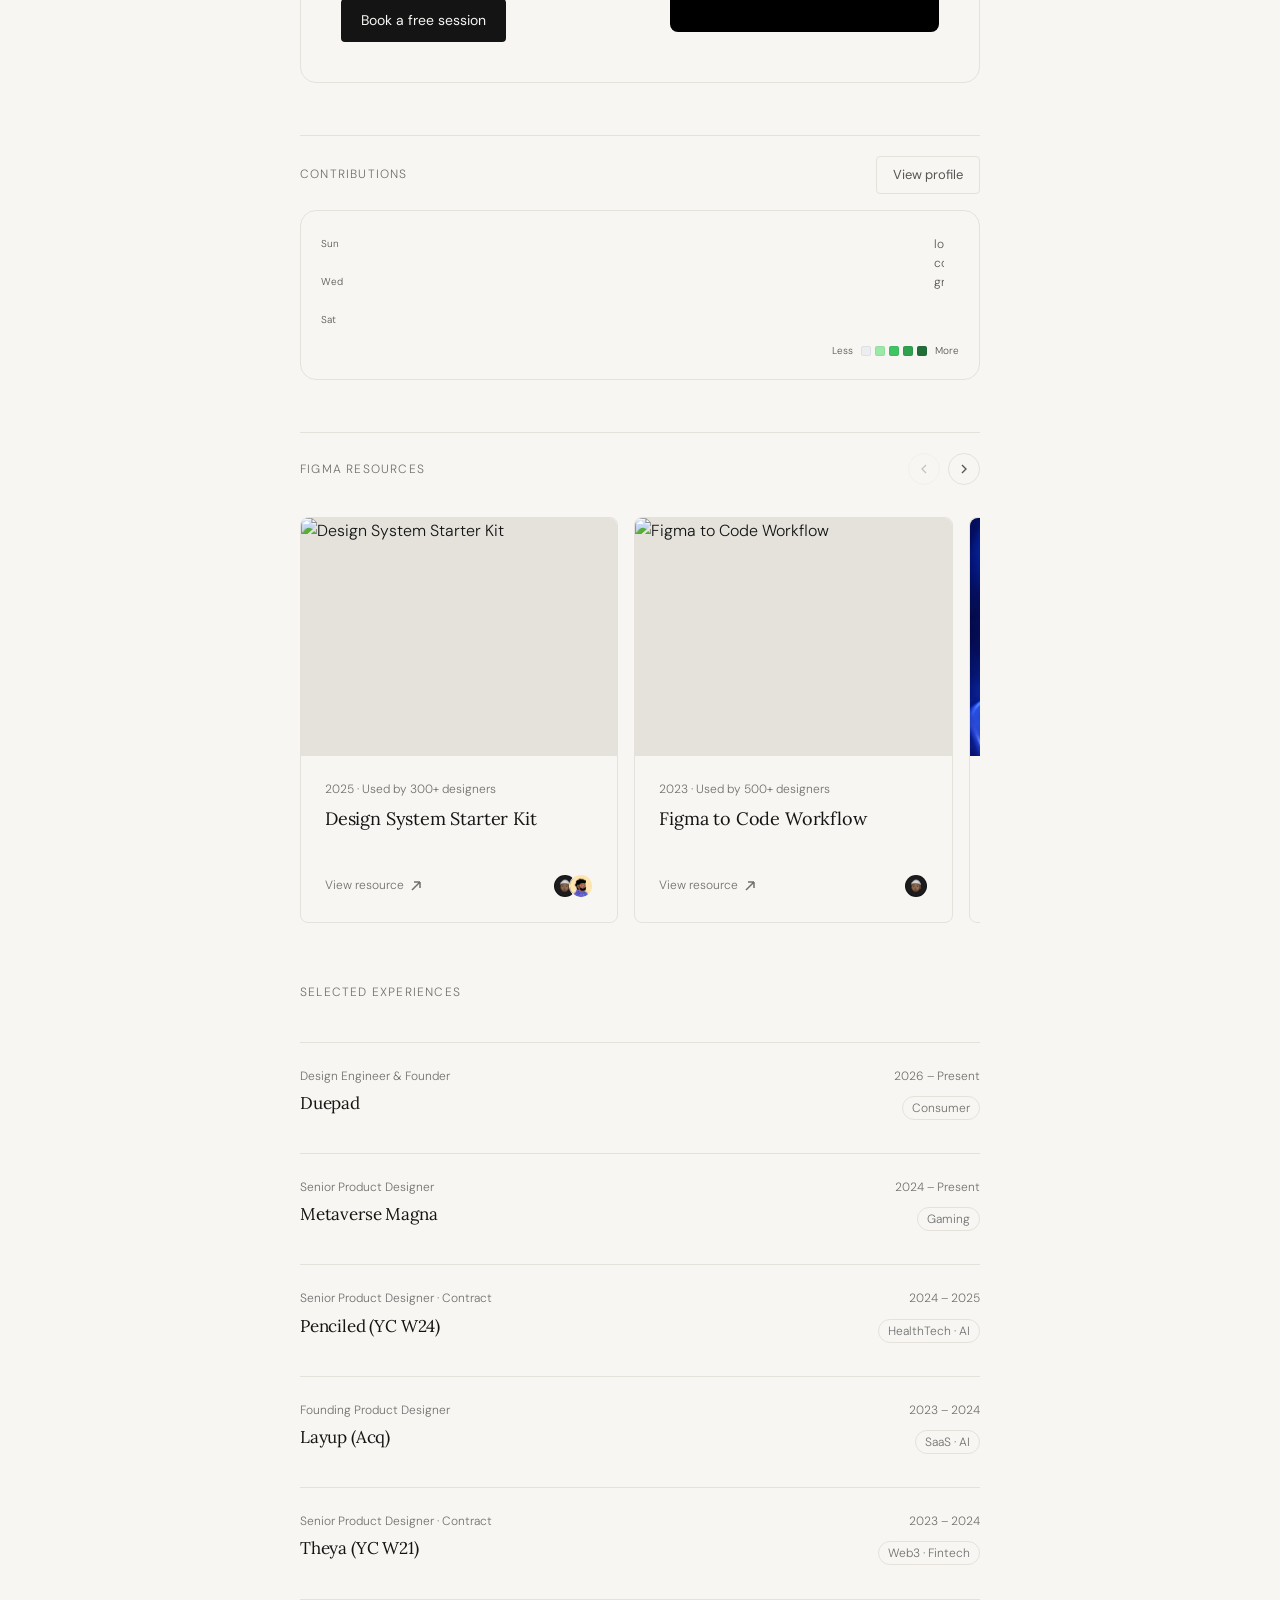
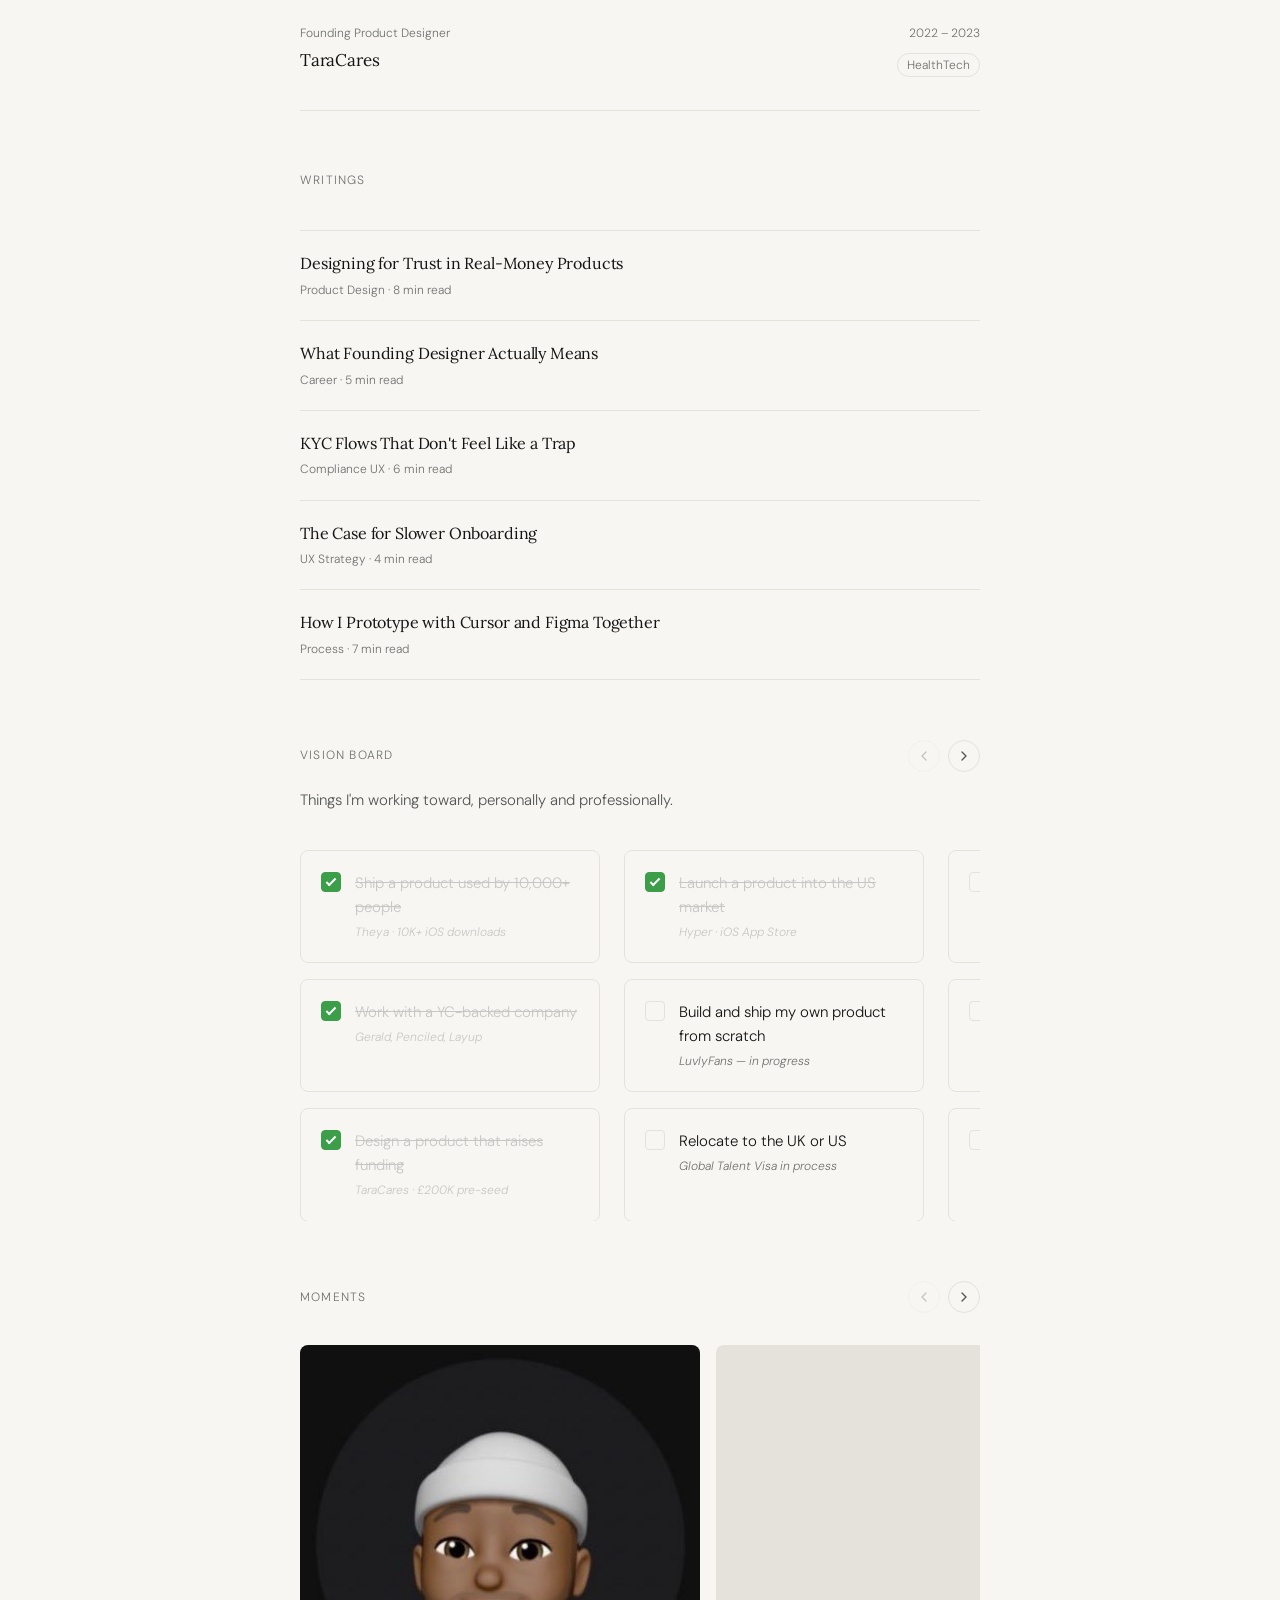
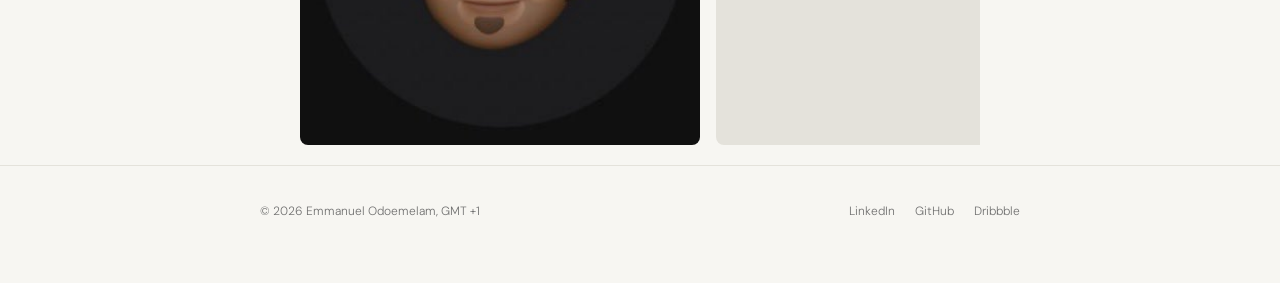
==== commit 794c000c: "feat: implement draggable infinite canvas lab page and add supporting assets and project icons" ====
--- a/about.html
+++ b/about.html
@@ -4,11 +4,11 @@
 <head>
   <meta charset="UTF-8" />
   <meta name="viewport" content="width=device-width, initial-scale=1.0" />
-  <title>About — Emmanuel Odoemelam</title>
+  <title>About • Emmanuel Odoemelam</title>
   <link rel="preconnect" href="https://fonts.googleapis.com" />
   <link rel="preconnect" href="https://fonts.gstatic.com" crossorigin />
   <link
-    href="https://fonts.googleapis.com/css2?family=Lora:ital,wght@0,400;0,500;1,400;1,500&family=DM+Sans:ital,opsz,wght@0,9..40,300;0,9..40,400;0,9..40,500;1,9..40,300&display=swap"
+    href="https://fonts.googleapis.com/css2?family=Anton+SC&family=Lora:ital,wght@0,400;0,500;1,400;1,500&family=DM+Sans:ital,opsz,wght@0,9..40,300;0,9..40,400;0,9..40,500;1,9..40,300&display=swap"
     rel="stylesheet" />
   <link rel="stylesheet" href="style.css" />
   <script src="https://cdnjs.cloudflare.com/ajax/libs/lottie-web/5.12.2/lottie.min.js"></script>
@@ -86,14 +86,30 @@
       </h1>
       <div class="intro-body">
         <p>
-          I’m Emmanuel Odoemelam, a Senior Product Designer with over five years of experience taking products from
-          early ideas to launch across <a href="https://joingerald.com/" target="_blank">fintech</a>, <a
-            href="https://layuplabs.ai/" target="_blank">AI</a>, <a href="https://penciled.com/"
-            target="_blank">healthcare</a>, <a href="https://hyper.mvm.gg/arcade" target="_blank">gaming</a>, and <a
-            href="https://apps.apple.com/us/app/theya-bitcoin-wallet/id1669665032" target="_blank">Web3</a>.
-        </p>
-        <p>
-          I studied engineering, but somewhere along the way, I found myself drawn to design.
+          I'm Emmanuel Odoemelam, a Senior Product Designer with 6 years of experience taking products from
+          early ideas to launch and scaling them for growth. Currently building <span class="company-pill"
+            data-company="duepad">
+            <img src="Assets/Logos/duepad.png" alt="Duepad" class="company-pill-logo" />
+            <span class="company-pill-name">Duepad</span>
+            <span class="company-pill-detail">
+              <span class="pill-detail-body">Solo-built from concept to a live product
+                handling reminders, split calculations, and
+                access-risk tracking for group subscriptions. Never chase your friends every month. Let Duepad be the
+                bad guy by handling the awkward follow-ups before every
+                renewal.</span>
+              <span class="pill-social-links">
+                <a href="https://duepad.com" target="_blank" class="pill-social-link"><img
+                    src="Assets/General/internet.svg" alt="Website" class="pill-social-icon" /></a>
+                <a href="https://x.com/duepad" target="_blank" class="pill-social-link"><img
+                    src="Assets/General/twitter.svg" alt="X" class="pill-social-icon" /></a>
+              </span>
+            </span>
+          </span>
+        </p>
+
+        <p>
+          I studied engineering, but somewhere along the way, I found myself drawn back to design. It traces back
+          to the late 90's.
         </p>
         <p>
           My journey began with visual design, mostly thinking about colours, layouts, and how things looked. But
@@ -107,8 +123,91 @@
           Those questions pulled me into product design.
         </p>
         <p>
-          Since then, I’ve worked closely with founders and engineers to turn early ideas into real products. I enjoy
-          the uncertain stage most, when the problem is still taking shape, and there is room to ask better questions,
+          Since then, I’ve been trusted by YC founders and engineering teams at
+          <span class="company-pill" data-company="penciled">
+            <img src="Assets/Logos/penciled.png" alt="Penciled" class="company-pill-logo" />
+            <span class="company-pill-name">Penciled</span>
+            <span class="company-pill-detail">
+              <span class="pill-detail-body">Penciled (YC W24) is an AI front office for physical therapy clinics,
+                automating scheduling and cancellations inside WebPT. I designed the AI auto-fill calendar feature,
+                saving clinics up to $200K.</span>
+              <span class="pill-social-links">
+                <a href="https://penciled.com/" target="_blank" class="pill-social-link"><img
+                    src="Assets/General/internet.svg" alt="Website" class="pill-social-icon" /></a>
+                <a href="https://www.linkedin.com/company/penciled/" target="_blank" class="pill-social-link"><img
+                    src="Assets/General/linkedin.svg" alt="LinkedIn" class="pill-social-icon" /></a>
+              </span>
+            </span>
+          </span>
+          <span class="company-pill" data-company="PRDKit">
+            <img src="Assets/Logos/prdkit.png" alt="PRDKit" class="company-pill-logo" />
+            <span class="company-pill-name">PRDKit</span>
+            <span class="company-pill-detail">
+              <span class="pill-detail-body">PRDKit (YC S22) is a focused AI tool that captures rough ideas, structures
+                them into clear, lightweight PRDs, and spins up the follow‑ups you always need: Wireframes, Instructions
+                for AI agents, and GTM copy snippets.
+              </span>
+              <span class="pill-social-links">
+                <a href="https://prdkit.ai/" target="_blank" class="pill-social-link"><img
+                    src="Assets/General/internet.svg" alt="Website" class="pill-social-icon" /></a>
+                <a href="https://www.linkedin.com/company/chordio/" target="_blank" class="pill-social-link"><img
+                    src="Assets/General/linkedin.svg" alt="LinkedIn" class="pill-social-icon" /></a>
+              </span>
+            </span>
+          </span>
+          <span class="company-pill" data-company="gerald">
+            <img src="Assets/Logos/gerald.png" alt="Gerald" class="company-pill-logo" />
+            <span class="company-pill-name">Gerald</span>
+            <span class="company-pill-detail">
+              <span class="pill-detail-body">Gerald (YC W21) is a B2C fintech app offering fee-free cash
+                advances, Buy Now Pay Later, and mobile plan advances to over 1M users. I redesigned their onboarding
+                flow, increasing completion rate by 40% and lifting MAU by 14%.</span>
+              <span class="pill-social-links">
+                <a href="https://joingerald.com/" target="_blank" class="pill-social-link"><img
+                    src="Assets/General/internet.svg" alt="Website" class="pill-social-icon" /></a>
+                <a href="https://www.linkedin.com/company/joingerald" target="_blank" class="pill-social-link"><img
+                    src="Assets/General/linkedin.svg" alt="LinkedIn" class="pill-social-icon" /></a>
+              </span>
+            </span>
+          </span>
+          <span class="company-pill" data-company="layup">
+            <img src="Assets/Logos/layup.png" alt="Layup" class="company-pill-logo" />
+            <span class="company-pill-name">Layup</span>
+            <span class="company-pill-detail">
+              <span class="pill-detail-body">Layup (YC W21) is an AI-powered platform that turns product usage data into
+                retention and growth touchpoints for B2B teams. As founding designer, I built the platform's UX
+                strategy and visual system from scratch. Layup later reached product-market fit
+                and was acquired by WhatFix.</span>
+              <span class="pill-social-links">
+                <a href="https://layuplabs.ai/" target="_blank" class="pill-social-link"><img
+                    src="Assets/General/internet.svg" alt="Website" class="pill-social-icon" /></a>
+                <a href="https://www.linkedin.com/company/layupai/" target="_blank" class="pill-social-link"><img
+                    src="Assets/General/linkedin.svg" alt="LinkedIn" class="pill-social-icon" /></a>
+              </span>
+            </span>
+          </span> and
+          <span class="company-pill" data-company="theya">
+            <img src="Assets/Logos/theya.png" alt="Theya" class="company-pill-logo" />
+            <span class="company-pill-name">Theya</span>
+            <span class="company-pill-detail">
+              <span class="pill-detail-body">Theya (YC W21) is Bitcoin's simplest self-custody app, multi-sig security
+                with the ease of a centralized exchange, set up entirely from a smartphone. I redesigned the mobile app,
+                earning a 4.7-star rating and reducing time to create a vault by 45%.</span>
+              <span class="pill-social-links">
+                <a href="https://apps.apple.com/us/app/theya-bitcoin-wallet/id1669665032" target="_blank"
+                  class="pill-social-link"><img src="Assets/General/internet.svg" alt="Website"
+                    class="pill-social-icon" /></a>
+                <a href="https://www.linkedin.com/company/theya-us/posts/?feedView=all" target="_blank"
+                  class="pill-social-link"><img src="Assets/General/linkedin.svg" alt="LinkedIn"
+                    class="pill-social-icon" /></a>
+              </span>
+            </span>
+          </span> to turn ideas into products trusted by millions.
+        </p>
+        <p>
+          I enjoy
+          the uncertain stage most, when the problem is still taking shape, and there is room to ask foundational
+          questions,
           challenge assumptions, and influence what gets built.
         </p>
         <p>
@@ -116,8 +215,10 @@
           complicated problems into smaller parts, and finding ways to make them feel simple for the people using them.
         </p>
         <p>
-          Outside of work, I spend time mentoring designers, experimenting with AI tools, and building ideas that may
-          or may not become real products.
+        </p>
+        <p>
+          Outside of work, I spend time mentoring designers, experimenting with AI tools, watching Manchester United
+          play and building ideas to solve problems I face daily.
         </p>
       </div>
       <div class="hero-links" style="margin-top: 28px;">
@@ -132,8 +233,9 @@
   <div class="section fade" id="adplist">
     <div class="adplist-card">
       <div class="adplist-content">
-        <h2 class="adplist-title">Mentorship on ADPList</h2>
-        <p class="adplist-subtext">Looking for design advice, portfolio review, or just a chat about the industry?</p>
+        <h2 class="adplist-title">Chat with Manuel on ADPList</h2>
+        <p class="adplist-subtext">Need another pair of eyes on your design, a portfolio review, or just a chat about
+          the industry?</p>
         <a href="https://adplist.org/mentors/manuel-snr" target="_blank" class="btn btn-dark">Book a free
           session</a>
       </div>
@@ -284,31 +386,45 @@
 
   <!-- EXPERIENCE -->
   <div class="section fade" id="experience">
-    <div class="section-label">Experience</div>
+    <div class="section-label">Selected Experiences</div>
     <div class="exp-list">
       <div class="exp-item">
         <div>
           <div class="exp-header">
             <div class="exp-title-group">
-              <div class="exp-role">Senior Product Designer · Current</div>
-              <div class="exp-company">Hyper — Metaverse Magna</div>
-            </div>
-          </div>
-          <div class="exp-desc">
+              <div class="exp-role">Design Engineer & Founder</div>
+              <div class="exp-company">Duepad</div>
+            </div>
+          </div>
+        </div>
+        <div class="exp-meta">
+          <span class="exp-year">2026 – Present</span>
+          <span class="exp-tag">Consumer</span>
+        </div>
+      </div>
+      <div class="exp-item">
+        <div>
+          <div class="exp-header">
+            <div class="exp-title-group">
+              <div class="exp-role">Senior Product Designer</div>
+              <div class="exp-company">Metaverse Magna</div>
+            </div>
+          </div>
+          <!--  <div class="exp-desc">
             Leading the design team at
             <a href="https://mvm.gg/" target="_blank">MVM</a> , a mobile
             gaming publisher. Enabled US market expansion for
             <a href="https://apps.apple.com/ng/app/hyper-play-1v1-games-for-cash/id1631502021" target="_blank">Hyper
               Gaming App</a>
             - achieved 10,000+ iOS downloads, and 4.2-star rating.
-          </div>
+          </div>  -->
         </div>
         <div class="exp-meta">
           <span class="exp-year">2024 – Present</span>
           <span class="exp-tag">Gaming</span>
         </div>
       </div>
-      <div class="exp-item">
+      <!--<div class="exp-item">
         <div>
           <div class="exp-header">
             <div class="exp-title-group">
@@ -320,26 +436,27 @@
             Partnering with Y Combinator founders and ambitious individuals to
             design and launch revenue-driven mobile apps, web applications,
             and modern websites that deliver measurable results.
-          </div>
+          </div> 
         </div>
         <div class="exp-meta">
           <span class="exp-year">2025 – Present</span>
-        </div>
-      </div>
+          <span class="exp-tag">Freelance</span>
+        </div>
+      </div>-->
       <div class="exp-item">
         <div>
           <div class="exp-header">
             <div class="exp-title-group">
-              <div class="exp-role">Product Designer</div>
+              <div class="exp-role">Senior Product Designer · Contract</div>
               <div class="exp-company">Penciled (YC W24)</div>
             </div>
           </div>
-          <div class="exp-desc">
+          <!--<div class="exp-desc">
             Designed an AI auto-fill
             <a href="https://www.penciled.com" target="_blank">calendar</a>
             feature enabling physical therapists and clinics to fill
             last-minute cancellations, saving up to $200K.
-          </div>
+          </div>-->
         </div>
         <div class="exp-meta">
           <span class="exp-year">2024 – 2025</span>
@@ -352,15 +469,15 @@
           <div class="exp-header">
             <div class="exp-title-group">
               <div class="exp-role">Founding Product Designer</div>
-              <div class="exp-company">Layup (YC W21)</div>
-            </div>
-          </div>
-          <div class="exp-desc">
+              <div class="exp-company">Layup (Acq)</div>
+            </div>
+          </div>
+          <!--<div class="exp-desc">
             Owned 0→1 product design for the core SaaS platform: UX strategy,
             interaction patterns, and visual system from scratch. Acquired by
             <a href="https://whatfix.com/newsroom/announcements/whatfix-welcomes-layup-team-to-strengthen-ai-native-digital-adoption/"
               target="_blank">WhatFix</a>
-          </div>
+          </div>-->
         </div>
         <div class="exp-meta">
           <span class="exp-year">2023 – 2024</span>
@@ -372,15 +489,15 @@
         <div>
           <div class="exp-header">
             <div class="exp-title-group">
-              <div class="exp-role">Senior Product Designer</div>
+              <div class="exp-role">Senior Product Designer · Contract</div>
               <div class="exp-company">Theya (YC W21)</div>
             </div>
           </div>
-          <div class="exp-desc">
+          <!--<div class="exp-desc">
             Redesigned the Bitcoin self-custody
             <a href="https://apps.apple.com/us/app/theya-bitcoin-wallet/id1669665032" target="_blank">mobile app</a>
             , earning a 4.7-star rating and a 1.4M revenue increase.
-          </div>
+          </div>-->
         </div>
         <div class="exp-meta">
           <span class="exp-year">2023 – 2024</span>
@@ -396,11 +513,11 @@
               <div class="exp-company">TaraCares</div>
             </div>
           </div>
-          <div class="exp-desc">
+          <!--<div class="exp-desc">
             Led end-to-end design of MIMOSA — the company's flagship femtech
             product. Designed and built the official website using HTML and
             CSS.
-          </div>
+          </div>-->
         </div>
         <div class="exp-meta">
           <span class="exp-year">2022 – 2023</span>
@@ -730,7 +847,7 @@
     <span class="footer-copy">© 2026 Emmanuel Odoemelam, GMT +1</span>
     <div class="footer-links">
       <a href="https://www.linkedin.com/in/emmanuel-odoemelam/" target="_blank">LinkedIn</a>
-      <a href="https://github.com/emmanuelodoemelam" target="_blank">GitHub</a>
+      <a href="https://github.com/ManuelSnr/" target="_blank">GitHub</a>
       <a href="https://dribbble.com/emmanuel_odoemelam" target="_blank">Dribbble</a>
     </div>
   </footer>
--- a/style.css
+++ b/style.css
@@ -102,7 +102,7 @@
 }
 
 .nav-subtext::before {
-  content: "Currently building with AI.";
+  content: "Snr Product Designer • Design Engineer.";
 }
 
 .nav-brand:hover .nav-subtext::before {
@@ -345,6 +345,7 @@
   padding: 80px var(--side) 32px;
   max-width: var(--max);
   margin: 0 auto;
+  position: relative;
 }
 
 .hero-status {
@@ -420,7 +421,7 @@
   max-width: 620px;
 }
 
-.hero-body a {
+.hero-body a:not(.company-pill) {
   text-decoration: underline;
   text-underline-offset: 4px;
   text-decoration-thickness: 0.5px;
@@ -428,8 +429,240 @@
   transition: text-decoration-color 0.2s;
 }
 
-.hero-body a:hover {
+/* Page Transition Overlay */
+.page-transition-overlay {
+  position: fixed;
+  bottom: 0;
+  left: 0;
+  width: 100vw;
+  height: 100vh;
+  background: #050505;
+  z-index: 99999;
+  transform: scaleY(0);
+  transform-origin: bottom;
+  transition: transform 1s cubic-bezier(0.16, 1, 0.3, 1);
+  pointer-events: none;
+}
+
+.page-transition-overlay.active {
+  transform: scaleY(1);
+}
+
+.page-transition-text {
+  position: absolute;
+  top: 50%;
+  left: 50%;
+  transform: translate(-50%, -50%);
+  color: #fff;
+  font-family: 'Anton SC', sans-serif;
+  font-size: 32px;
+  font-weight: 400;
+  letter-spacing: 2px;
+  opacity: 0;
+  transition: opacity 0.4s ease;
+  text-align: center;
+  white-space: nowrap;
+}
+
+.page-transition-text.visible {
+  opacity: 1;
+}
+
+.hero-body a:not(.company-pill):hover {
   text-decoration-color: var(--ink);
+}
+
+/* ── COMPANY PILL CONTAINER & GHOST ── */
+.company-pill-container {
+  display: inline-block;
+  position: relative;
+  vertical-align: middle;
+  margin: 2px 2px;
+}
+
+.company-pill-ghost {
+  display: inline-flex;
+  align-items: center;
+  gap: 6px;
+  padding: 2px 10px 2px 4px;
+  border-radius: 14px;
+  /* Changed from 999px to prevent transition bubbling */
+  border: 1px solid transparent;
+  visibility: hidden;
+  white-space: nowrap;
+  height: 28px;
+  box-sizing: border-box;
+}
+
+/* ── COMPANY PILL BADGES ── */
+.company-pill {
+  position: absolute;
+  top: 0;
+  right: auto;
+  bottom: auto;
+  left: 0;
+  display: flex;
+  flex-wrap: wrap;
+  /* Keep detail text on second line to prevent horizontal teleporting */
+  align-items: center;
+  align-content: flex-start;
+  /* Keep first line anchored to top */
+  gap: 6px;
+  padding: 2px 10px 2px 4px;
+  border-radius: 14px;
+  /* Changed from 999px to prevent transition bubbling */
+  border: 1px solid var(--rule);
+  background: var(--bg-surface);
+  text-decoration: none !important;
+  color: var(--ink) !important;
+  font-size: inherit;
+  font-weight: 400;
+  line-height: 1;
+  cursor: pointer;
+  transition: all 0.3s cubic-bezier(0.4, 0, 0.2, 1);
+  overflow: hidden;
+  z-index: 10;
+  white-space: nowrap;
+  width: var(--collapsed-width, calc(100% + 2px));
+  /* Dynamic px fallback prevents snapping */
+  max-width: var(--collapsed-width, calc(100% + 2px));
+  height: 28px;
+  box-sizing: border-box;
+}
+
+.company-pill:hover {
+  box-shadow: 0 2px 8px rgba(0, 0, 0, 0.06);
+}
+
+.company-pill.expanded {
+  top: 0;
+  right: auto;
+  bottom: auto;
+  left: var(--expand-x, 0px);
+  border-radius: 14px;
+  padding: 12px 16px;
+  width: var(--expanded-width, 280px);
+  /* Pure px variable for flawless interpolation */
+  max-width: var(--expanded-width, 280px);
+  height: auto;
+  z-index: 100;
+}
+
+/* Shimmer */
+.company-pill::after {
+  content: "";
+  position: absolute;
+  inset: 0;
+  border-radius: inherit;
+  background: linear-gradient(120deg,
+      transparent 30%,
+      rgba(255, 255, 255, 0.45) 50%,
+      transparent 70%);
+  background-size: 200% 100%;
+  animation: pill-shimmer 3.5s ease-in-out infinite;
+  pointer-events: none;
+}
+
+.company-pill.expanded::after {
+  animation: none;
+  background: none;
+}
+
+@keyframes pill-shimmer {
+  0% {
+    background-position: 200% 0;
+  }
+
+  100% {
+    background-position: -200% 0;
+  }
+}
+
+.company-pill-logo {
+  width: 22px;
+  height: 22px;
+  border-radius: 50%;
+  object-fit: cover;
+  flex-shrink: 0;
+  border: 1px solid var(--rule);
+}
+
+.company-pill-name {
+  font-size: 14px;
+  letter-spacing: -0.01em;
+  color: var(--ink);
+  flex-shrink: 0;
+}
+
+.company-pill.expanded .company-pill-name {
+  font-weight: 500;
+}
+
+/* Detail content expands inside the absolute pill */
+.company-pill-detail {
+  /* Permanently in flow to track padding changes smoothly */
+  visibility: hidden;
+  width: var(--detail-width, 248px);
+  /* Pure px variable */
+  flex-shrink: 0;
+  /* Prevents squishing when parent width snaps */
+  max-height: 0;
+  opacity: 0;
+  transition: max-height 0.35s cubic-bezier(0.4, 0, 0.2, 1),
+    opacity 0.2s ease,
+    margin 0.3s ease,
+    visibility 0.35s;
+  margin-top: 0;
+
+  display: flex;
+  flex-direction: column;
+}
+
+.company-pill.expanded .company-pill-detail {
+  visibility: visible;
+  max-height: 200px;
+  opacity: 1;
+  margin-top: 8px;
+}
+
+.pill-detail-body {
+  display: block;
+  font-size: 13.5px;
+  line-height: 1.55;
+  color: var(--ink-2);
+  font-weight: 300;
+  margin-bottom: 0;
+  white-space: normal;
+}
+
+.pill-social-links {
+  display: flex;
+  gap: 12px;
+  margin-top: 12px;
+  margin-bottom: 4px;
+  pointer-events: none;
+  /* Disable clicks while collapsed */
+}
+
+.company-pill.expanded .pill-social-links {
+  pointer-events: auto;
+}
+
+.pill-social-link {
+  display: inline-flex;
+  align-items: center;
+  justify-content: center;
+}
+
+.pill-social-icon {
+  width: 18px;
+  height: 18px;
+  opacity: 0.4;
+  transition: opacity 0.2s ease;
+}
+
+.pill-social-link:hover .pill-social-icon {
+  opacity: 1;
 }
 
 .hero-links {
@@ -694,7 +927,7 @@
   font-size: 15px;
 }
 
-.intro-body a {
+.intro-body a:not(.company-pill) {
   text-decoration: underline;
   text-underline-offset: 4px;
   text-decoration-thickness: 0.5px;
@@ -702,7 +935,7 @@
   transition: text-decoration-color 0.2s;
 }
 
-.intro-body a:hover {
+.intro-body a:not(.company-pill):hover {
   text-decoration-color: var(--ink);
 }
 
@@ -4575,4 +4808,249 @@
     max-height: none;
     object-fit: cover;
   }
+}
+
+/* ═══════════════════════════════════════════════════════════════
+   PRODUCT MODAL
+   ═══════════════════════════════════════════════════════════════ */
+.product-modal-backdrop {
+  position: fixed;
+  top: 0;
+  left: 0;
+  width: 100vw;
+  height: 100vh;
+  background: rgba(0, 0, 0, 0.4);
+  backdrop-filter: blur(8px);
+  -webkit-backdrop-filter: blur(8px);
+  z-index: 10000;
+  display: flex;
+  align-items: center;
+  justify-content: center;
+  padding: var(--side);
+  opacity: 0;
+  pointer-events: none;
+  transition: opacity 0.3s ease;
+}
+
+.product-modal-backdrop.active {
+  opacity: 1;
+  pointer-events: auto;
+}
+
+.product-modal-container {
+  background: var(--bg);
+  width: 100%;
+  max-width: var(--max);
+  border-radius: 16px;
+  box-shadow: 0 20px 40px rgba(0, 0, 0, 0.1);
+  position: relative;
+  overflow: hidden;
+  display: flex;
+  flex-direction: column;
+  transform: translateY(20px) scale(0.98);
+  transition: transform 0.4s cubic-bezier(0.16, 1, 0.3, 1);
+  max-height: 90vh;
+}
+
+.product-modal-backdrop.active .product-modal-container {
+  transform: translateY(0) scale(1);
+}
+
+.product-modal-close {
+  position: absolute;
+  top: 16px;
+  right: 16px;
+  width: 40px;
+  height: 40px;
+  border-radius: 50%;
+  background: rgba(255, 255, 255, 0.8);
+  border: none;
+  display: flex;
+  align-items: center;
+  justify-content: center;
+  cursor: pointer;
+  z-index: 10;
+  backdrop-filter: blur(4px);
+  transition: background 0.2s ease, transform 0.2s ease;
+}
+
+.product-modal-close:hover {
+  background: var(--white);
+  transform: scale(1.05);
+}
+
+.product-modal-close svg {
+  width: 20px;
+  height: 20px;
+  stroke: var(--ink);
+}
+
+.product-modal-carousel {
+  width: 100%;
+  aspect-ratio: 4 / 3;
+  background: var(--bg-surface);
+  position: relative;
+  display: flex;
+  overflow-x: auto;
+  scroll-snap-type: x mandatory;
+  scroll-behavior: smooth;
+  scrollbar-width: none;
+  /* Firefox */
+}
+
+.product-modal-carousel::-webkit-scrollbar {
+  display: none;
+  /* Chrome/Safari */
+}
+
+.product-modal-carousel img {
+  flex: 0 0 100%;
+  width: 100%;
+  height: 100%;
+  object-fit: cover;
+  scroll-snap-align: start;
+}
+
+.product-modal-nav {
+  display: flex;
+  justify-content: center;
+  align-items: center;
+  gap: 16px;
+  padding: 12px;
+  background: var(--bg);
+  border-bottom: 1px solid var(--rule);
+}
+
+.carousel-prev,
+.carousel-next {
+  background: none;
+  border: none;
+  cursor: pointer;
+  display: flex;
+  align-items: center;
+  justify-content: center;
+  width: 32px;
+  height: 32px;
+  border-radius: 50%;
+  transition: background 0.2s ease;
+}
+
+.carousel-prev:hover,
+.carousel-next:hover {
+  background: var(--rule);
+}
+
+.carousel-prev svg,
+.carousel-next svg {
+  width: 16px;
+  height: 16px;
+  stroke: var(--ink-2);
+}
+
+.carousel-dots {
+  display: flex;
+  gap: 8px;
+}
+
+.carousel-dot {
+  width: 8px;
+  height: 8px;
+  border-radius: 50%;
+  background: var(--rule);
+  cursor: pointer;
+  transition: background 0.2s ease;
+}
+
+.carousel-dot.active {
+  background: var(--ink);
+}
+
+.product-modal-info {
+  padding: 32px;
+  display: flex;
+  flex-direction: column;
+  gap: 24px;
+  overflow-y: auto;
+}
+
+.product-info-top {
+  display: flex;
+  justify-content: space-between;
+  align-items: flex-start;
+  gap: 16px;
+}
+
+.product-info-left {
+  display: flex;
+  flex-direction: column;
+  gap: 4px;
+}
+
+.product-modal-title {
+  font-family: var(--serif);
+  font-weight: 500;
+  font-size: 24px;
+  color: var(--ink);
+}
+
+.product-modal-range {
+  font-size: 14px;
+  color: var(--muted);
+  text-transform: uppercase;
+  letter-spacing: 0.5px;
+}
+
+.product-modal-visit {
+  display: inline-flex;
+  align-items: center;
+  gap: 8px;
+  padding: 10px 16px;
+  background: var(--ink);
+  color: var(--white);
+  border-radius: 8px;
+  text-decoration: none;
+  font-weight: 500;
+  font-size: 14px;
+  transition: background 0.2s ease, transform 0.2s ease;
+  white-space: nowrap;
+}
+
+.product-modal-visit:hover {
+  background: var(--ink-2);
+  transform: translateY(-1px);
+}
+
+.product-modal-visit svg {
+  width: 12px;
+  height: 12px;
+}
+
+.product-info-bottom {
+  border-top: 1px solid var(--rule);
+  padding-top: 24px;
+}
+
+.product-modal-desc {
+  font-size: 15px;
+  color: var(--ink-2);
+  line-height: 1.6;
+}
+
+@media (max-width: 600px) {
+  .product-modal-backdrop {
+    padding: 16px;
+  }
+
+  .product-modal-info {
+    padding: 24px;
+  }
+
+  .product-info-top {
+    flex-direction: column;
+  }
+
+  .product-modal-visit {
+    width: 100%;
+    justify-content: center;
+  }
 }
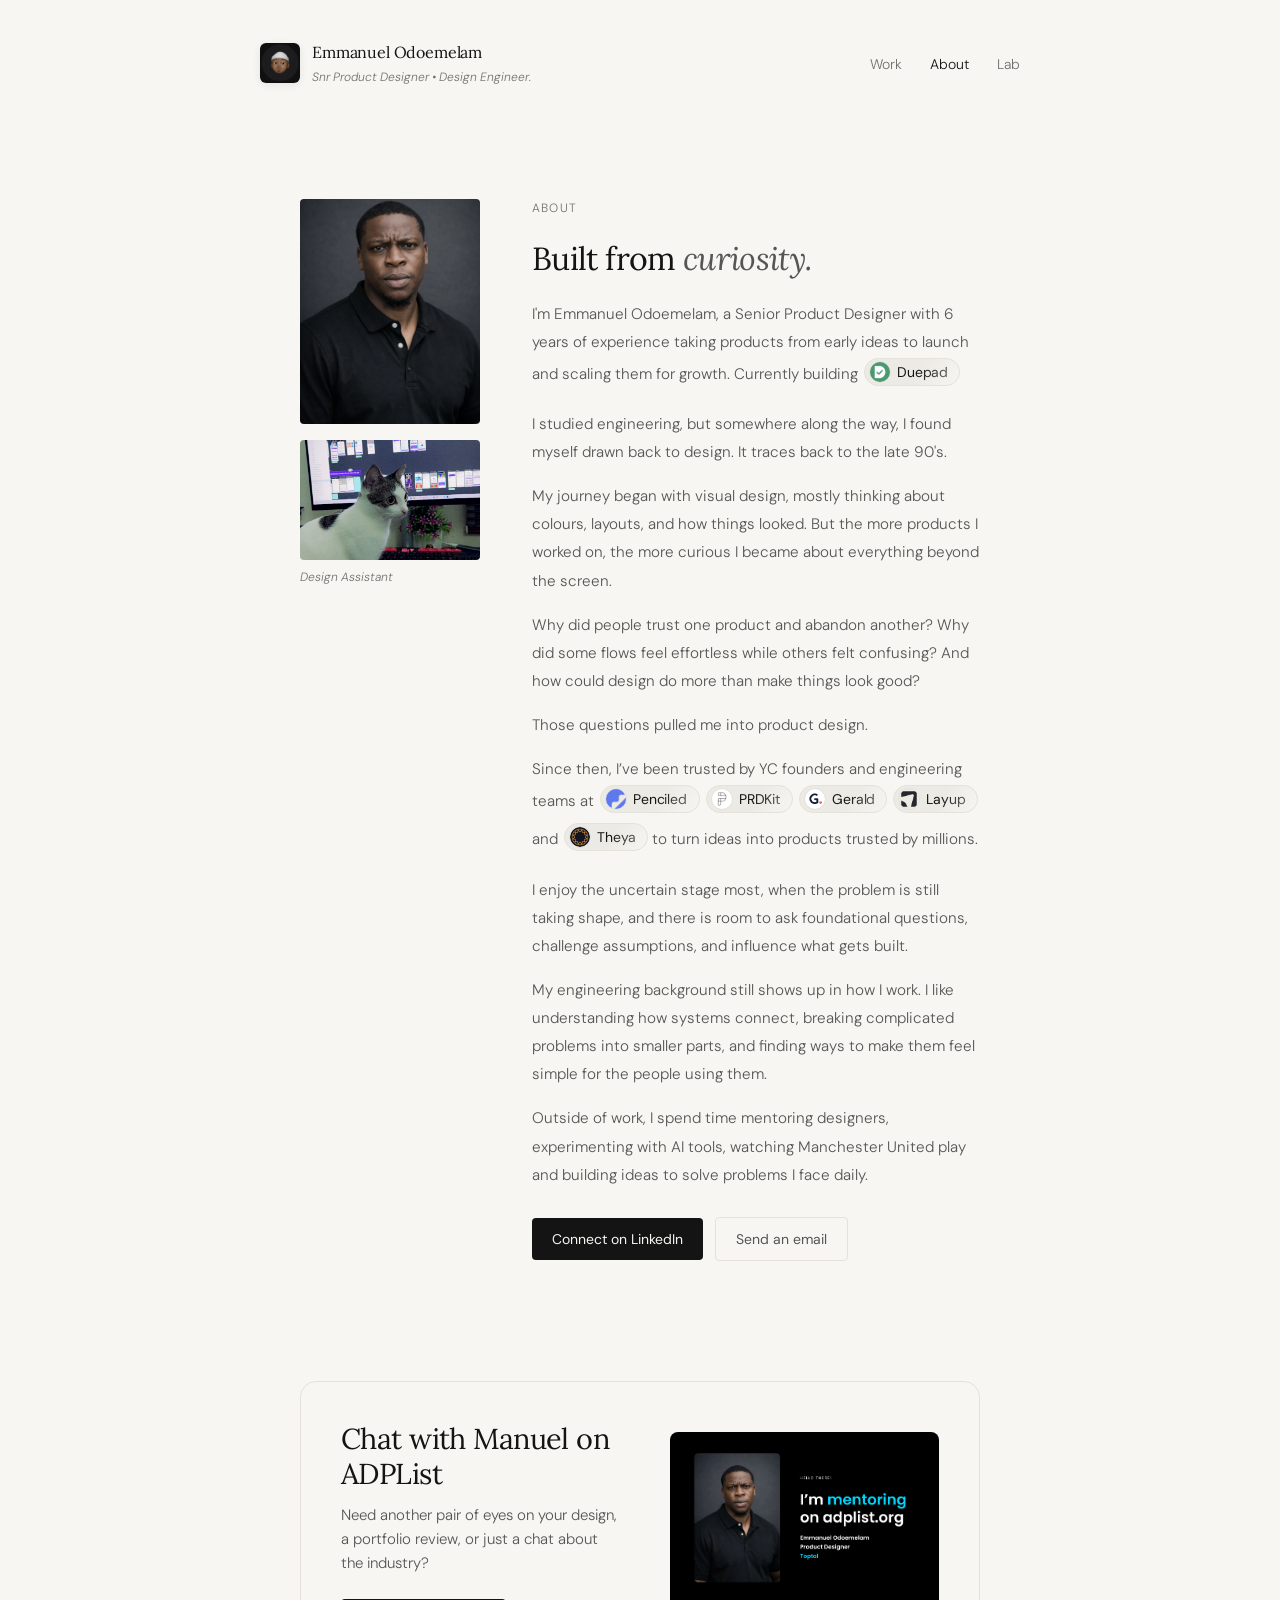
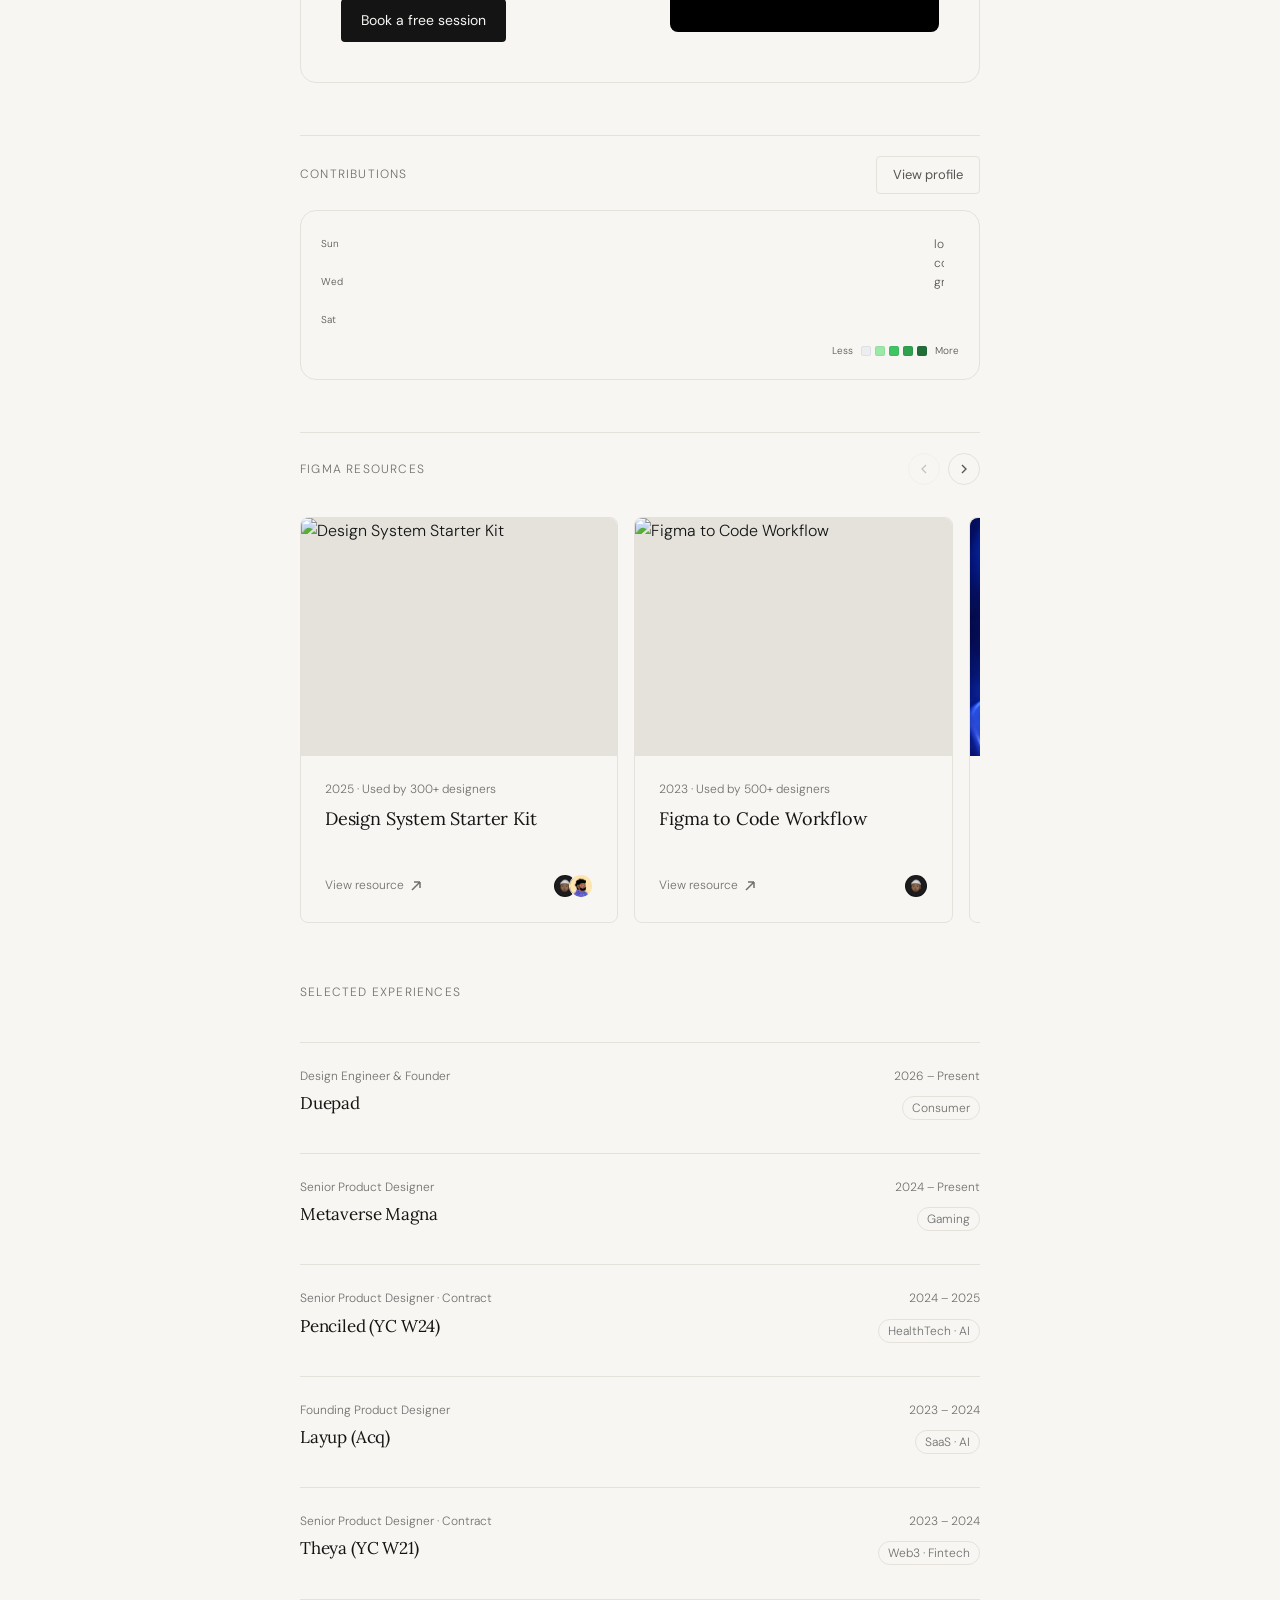
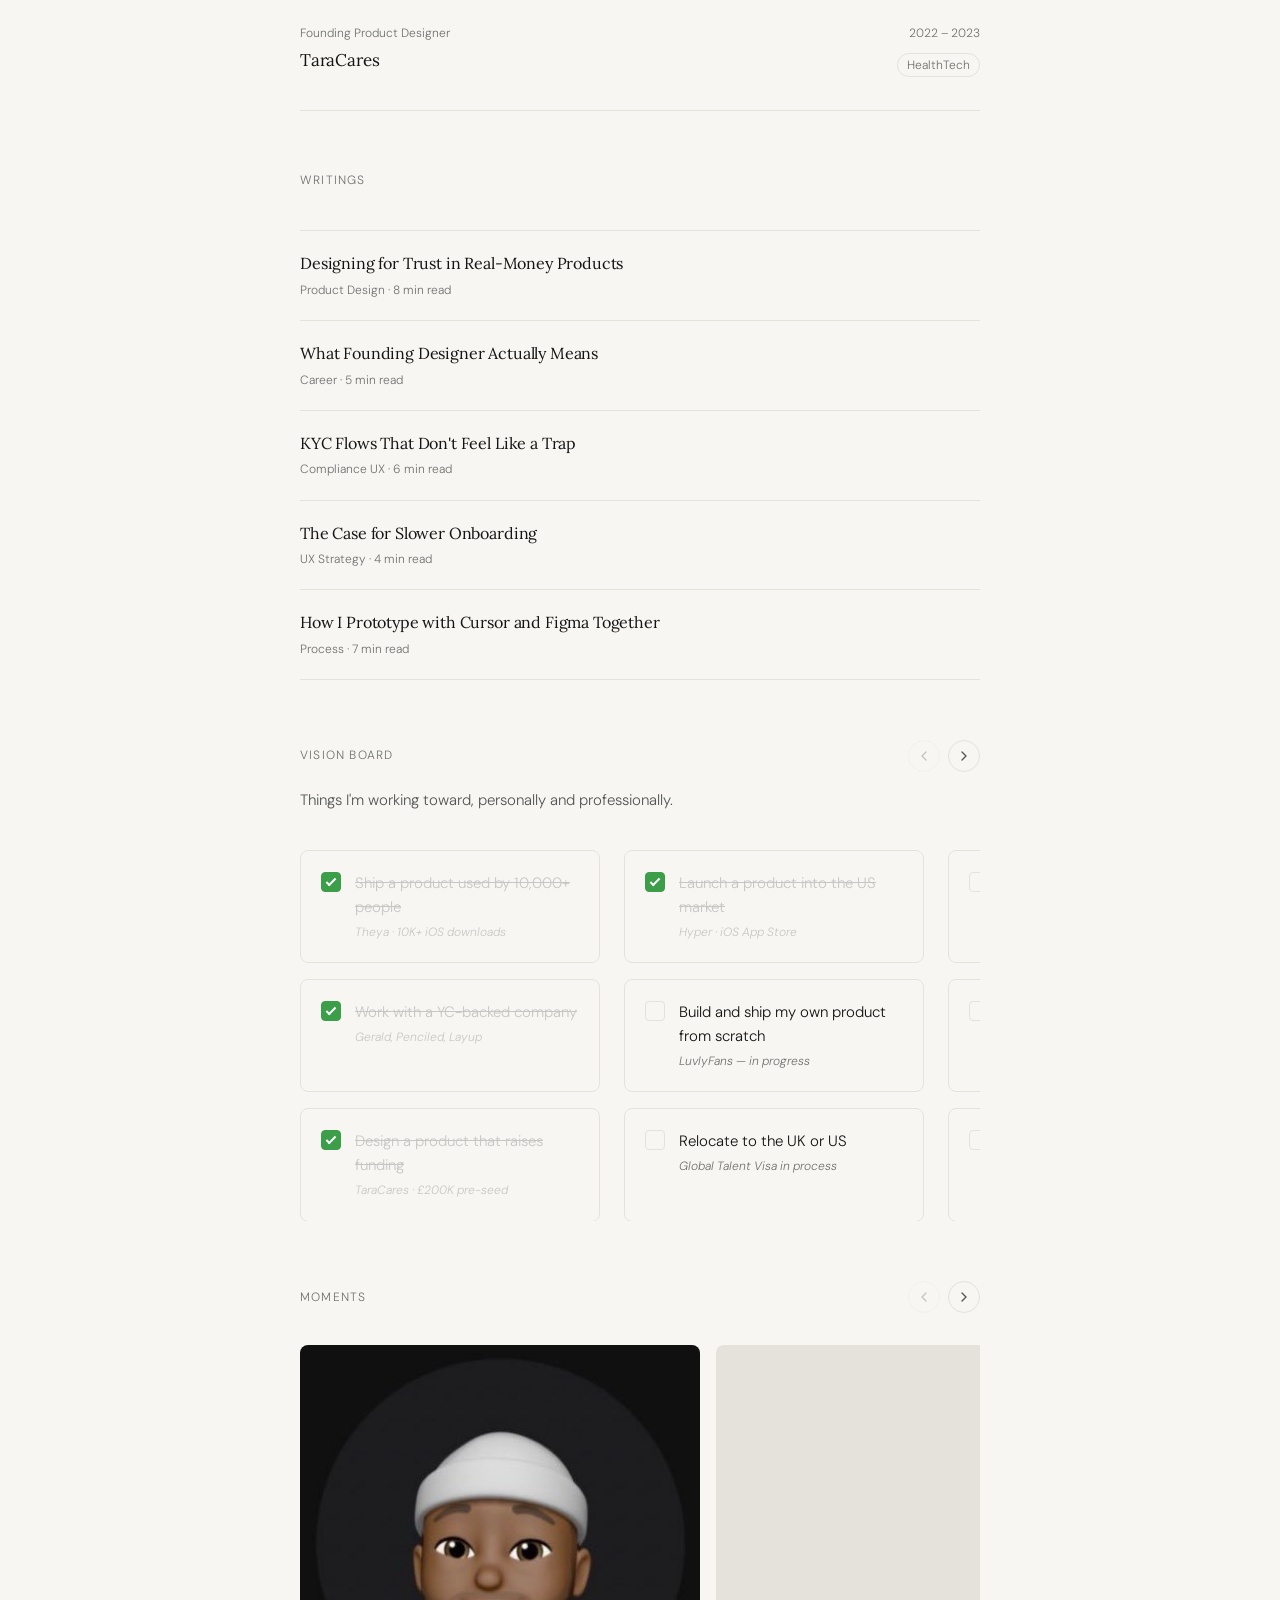
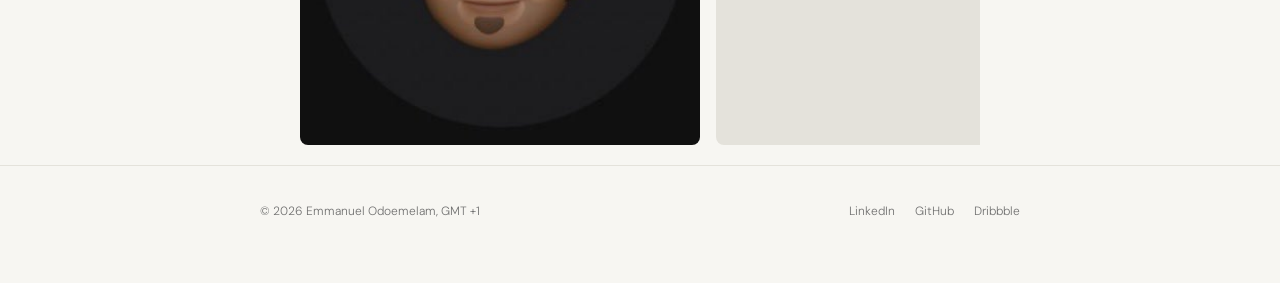
==== commit b9a9acc9: "refactor: update navigation links and call-to-action buttons across about and index pages" ====
--- a/about.html
+++ b/about.html
@@ -222,9 +222,9 @@
         </p>
       </div>
       <div class="hero-links" style="margin-top: 28px;">
-        <a class="btn btn-dark" href="mailto:odoemelamuemmanuel@gmail.com" target="_blank">Send an email</a>
-        <a class="btn btn-outline" href="https://www.linkedin.com/in/emmanuel-odoemelam/" target="_blank">Connect on
+        <a class="btn btn-dark" href="https://www.linkedin.com/in/emmanuel-odoemelam/" target="_blank">Connect on
           LinkedIn</a>
+        <a class="btn btn-outline" href="mailto:odoemelamuemmanuel@gmail.com" target="_blank">Send an email</a>
       </div>
     </div>
   </div>
--- a/style.css
+++ b/style.css
@@ -342,7 +342,7 @@
 
 /* ── HERO SECTION (Homepage) ── */
 .hero {
-  padding: 80px var(--side) 32px;
+  padding: 40px var(--side) 32px;
   max-width: var(--max);
   margin: 0 auto;
   position: relative;
@@ -354,7 +354,7 @@
   gap: 7px;
   font-size: 12px;
   color: var(--ink-3);
-  margin-bottom: 32px;
+  margin-bottom: 20px;
   letter-spacing: 0.02em;
 }
 
@@ -406,11 +406,15 @@
   letter-spacing: -0.02em;
   color: var(--ink);
   max-width: 580px;
+  position: relative;
+  z-index: 10000;
 }
 
 .hero-heading em {
   font-style: italic;
   color: var(--ink-2);
+  display: inline-block;
+  margin-top: 8px;
 }
 
 .hero-body {
@@ -419,6 +423,8 @@
   line-height: 1.8;
   color: var(--ink-2);
   max-width: 620px;
+  position: relative;
+  z-index: 10;
 }
 
 .hero-body a:not(.company-pill) {
@@ -671,6 +677,8 @@
   gap: 12px;
   align-items: center;
   flex-wrap: wrap;
+  position: relative;
+  z-index: 1;
 }
 
 /* ── PAGE HEADER (Work, Lab pages) ── */
@@ -2170,6 +2178,14 @@
   margin: 0 auto;
 }
 
+#panel-visual {
+  max-width: 1200px;
+}
+
+#panel-visual .section {
+  max-width: 100%;
+}
+
 .tab-panel.active {
   display: block;
 }
@@ -2187,9 +2203,9 @@
 
 /* ── VISUAL DESIGN GRID (Lab page) ── */
 .visual-grid {
-  display: flex;
-  flex-direction: column;
-  gap: 16px;
+  display: grid;
+  grid-template-columns: repeat(3, 1fr);
+  gap: 4px;
 }
 
 .visual-item {
@@ -2199,16 +2215,11 @@
   position: relative;
   cursor: pointer;
   width: 100%;
-  height: 460px;
-}
-
-.visual-item:hover .visual-overlay {
-  opacity: 1;
-}
-
-.visual-item:hover .visual-media {
-  transform: scale(1.02);
-}
+  aspect-ratio: 4 / 3;
+  height: auto;
+}
+
+
 
 .visual-media {
   display: block;
@@ -2260,51 +2271,7 @@
   aspect-ratio: 1;
 }
 
-.visual-overlay {
-  position: absolute;
-  inset: 0;
-  background: rgba(20, 20, 20, 0.45);
-  display: flex;
-  flex-direction: column;
-  justify-content: flex-end;
-  padding: 16px;
-  opacity: 0;
-  transition: opacity 0.2s ease;
-  border-radius: 6px;
-}
-
-.visual-label {
-  font-size: 12px;
-  color: rgba(255, 255, 255, 0.9);
-  letter-spacing: 0.02em;
-}
-
-.visual-type {
-  font-size: 12px;
-  color: rgba(255, 255, 255, 0.5);
-  letter-spacing: 0.08em;
-  text-transform: uppercase;
-  margin-top: 2px;
-}
-
-.play-badge {
-  position: absolute;
-  top: 12px;
-  right: 12px;
-  width: 28px;
-  height: 28px;
-  background: rgba(255, 255, 255, 0.9);
-  border-radius: 50%;
-  display: flex;
-  align-items: center;
-  justify-content: center;
-}
-
-.play-badge svg {
-  width: 10px;
-  height: 10px;
-  margin-left: 2px;
-}
+
 
 /* ── PRODUCTS GRID (Lab page) ── */
 .products-grid {
@@ -2948,7 +2915,11 @@
   }
 
   .hero {
-    padding: 40px var(--side) 24px;
+    padding: 16px var(--side) 24px;
+  }
+
+  .section {
+    padding-top: 16px;
   }
 
   .page-header {
@@ -2961,6 +2932,12 @@
   /* Mobile: Hide "See all works" button in header */
   .section-header .see-all-link {
     display: none;
+  }
+
+  /* Make general see-all links full width on mobile */
+  .see-all-link {
+    width: 100%;
+    justify-content: center;
   }
 
   /* Mobile: Hide divider above work section */
@@ -3021,30 +2998,33 @@
     gap: 12px;
     align-items: flex-end;
     position: relative;
+    width: 100%;
   }
 
   .intro-photo {
-    width: 220px;
+    flex: 1.5;
+    width: auto;
     border-radius: 12px;
   }
 
   .assistant-wrapper {
     align-self: flex-end;
     flex-direction: column-reverse !important;
+    flex: 1;
+    width: auto;
   }
 
   .assistant-container {
-    width: 140px;
-    height: 95px;
-  }
-
-  .work-item,
-  .exp-item {
+    width: 100%;
+    height: auto;
+    aspect-ratio: 1.5;
+  }
+
+  .work-item {
     grid-template-columns: 1fr;
   }
 
-  .work-meta,
-  .exp-meta {
+  .work-meta {
     text-align: left;
   }
 
@@ -3105,7 +3085,8 @@
   }
 
   .visual-grid {
-    gap: 12px;
+    grid-template-columns: 1fr;
+    gap: 4px;
   }
 
   .products-grid {
@@ -3142,6 +3123,282 @@
 .page-header+.section {
   border-top: none;
   padding-top: 16px;
+}
+
+/* ── WORD HUNT GAME ── */
+#word-hunt {
+  padding-top: 48px;
+  padding-bottom: 48px;
+}
+.word-hunt-card {
+  background: var(--white);
+  border: 2px solid var(--rule);
+  border-radius: 16px;
+  padding: 32px;
+  max-width: 560px;
+  margin: 0 auto;
+  box-shadow: 8px 8px 0 var(--rule);
+}
+.word-hunt-header {
+  margin-bottom: 20px;
+  padding-bottom: 20px;
+  border-bottom: 1px dashed var(--rule);
+}
+.word-hunt-header h2 {
+  font-family: "Lora", serif;
+  font-size: 28px;
+  margin-bottom: 16px;
+  text-align: center;
+}
+.word-hunt-scoreboard {
+  display: flex;
+  justify-content: space-between;
+  align-items: center;
+  font-family: "DM Sans", sans-serif;
+  font-size: 14px;
+  font-weight: 600;
+  margin-bottom: 16px;
+}
+.score-pill {
+  display: flex;
+  align-items: center;
+  padding: 8px 16px;
+  border-radius: 24px;
+  background: var(--bg);
+  border: 1px solid var(--border);
+  letter-spacing: 0.05em;
+}
+.health-bars {
+  display: flex;
+  gap: 3px;
+  margin-left: 8px;
+}
+.health-segment {
+  width: 10px;
+  height: 14px;
+  background: var(--surface);
+  border: 1px solid var(--border);
+  border-radius: 2px;
+  transition: all 0.2s;
+}
+.health-segment.filled-you {
+  background: #10b981;
+  border-color: #10b981;
+}
+.health-segment.filled-manuel {
+  background: var(--ink);
+  border-color: var(--ink);
+}
+.word-hunt-target {
+  display: flex;
+  align-items: center;
+  justify-content: center;
+  font-size: 16px;
+  letter-spacing: 0.05em;
+  color: var(--ink);
+}
+#target-word {
+  font-weight: 700;
+}
+.score-summary {
+  display: inline-flex;
+  align-items: baseline;
+  gap: 6px;
+  font-family: "Lora", serif;
+  font-size: 28px;
+  font-weight: 700;
+  letter-spacing: 0.02em;
+}
+.score-you {
+  color: #10b981;
+}
+.score-divider {
+  color: var(--ink-3);
+  font-weight: 400;
+}
+.score-manuel {
+  color: var(--ink);
+}
+.word-hunt-progress-container {
+  height: 4px;
+  background: var(--surface);
+  border-radius: 2px;
+  overflow: hidden;
+  margin-bottom: 20px;
+}
+.word-hunt-progress {
+  height: 100%;
+  width: 0%;
+  background: var(--ink);
+}
+.word-grid {
+  display: grid;
+  grid-template-columns: repeat(8, 1fr);
+  gap: 6px;
+  max-width: 400px;
+  margin: 0 auto;
+  user-select: none;
+  touch-action: none;
+  aspect-ratio: 1;
+}
+.grid-cell {
+  aspect-ratio: 1;
+  display: flex;
+  align-items: center;
+  justify-content: center;
+  font-family: "DM Sans", monospace;
+  font-size: 16px;
+  font-weight: 500;
+  color: var(--ink-2);
+  background: var(--surface);
+  border-radius: 4px;
+  cursor: pointer;
+  transition: all 0.1s;
+}
+.grid-cell.selected {
+  background: var(--ink);
+  color: var(--bg);
+}
+.grid-cell.found {
+  background: #10b981;
+  color: #fff;
+}
+.grid-cell.manuel-found {
+  background: var(--ink);
+  color: var(--bg);
+}
+.grid-cell.error {
+  background: #fca5a5;
+  color: #fff;
+}
+.word-hunt-status {
+  text-align: center;
+  margin-top: 16px;
+  font-size: 14px;
+  font-weight: 500;
+  color: var(--ink-2);
+  height: 20px;
+}
+@keyframes pulse {
+  0% { transform: scale(1); }
+  50% { transform: scale(1.05); }
+  100% { transform: scale(1); }
+}
+.pulse {
+  animation: pulse 0.3s ease;
+}
+.streak-badge {
+  display: inline-block;
+  background: var(--ink);
+  color: var(--bg);
+  padding: 4px 12px;
+  border-radius: 16px;
+  font-weight: 700;
+  font-size: 13px;
+  letter-spacing: 0.05em;
+  animation: popIn 0.3s cubic-bezier(0.175, 0.885, 0.32, 1.275) forwards;
+}
+@keyframes popIn {
+  0% { transform: scale(0.8); opacity: 0; }
+  100% { transform: scale(1); opacity: 1; }
+}
+@keyframes shake {
+  0% { transform: translateX(0); }
+  25% { transform: translateX(-4px); }
+  50% { transform: translateX(4px); }
+  75% { transform: translateX(-4px); }
+  100% { transform: translateX(0); }
+}
+.shake {
+  animation: shake 0.4s ease;
+}
+.victory-screen {
+  grid-column: 1 / -1;
+  grid-row: 1 / -1;
+  width: 100%;
+  height: 100%;
+  display: flex;
+  flex-direction: column;
+  align-items: center;
+  justify-content: center;
+  text-align: center;
+  padding: 24px 24px 16px;
+  background: var(--bg);
+  border-radius: 8px;
+}
+.victory-icon {
+  font-size: 48px;
+  margin-bottom: 16px;
+  line-height: 1;
+}
+.victory-title {
+  font-family: "Lora", serif;
+  font-size: 28px;
+  color: var(--ink);
+  margin-bottom: 8px;
+}
+.victory-subtitle {
+  font-family: "DM Sans", sans-serif;
+  font-size: 15px;
+  color: var(--ink-2);
+  margin-bottom: 20px;
+}
+.victory-stats-row {
+  display: flex;
+  gap: 16px;
+  margin-bottom: 20px;
+}
+.stat-box {
+  background: var(--surface);
+  border: 1px solid var(--border);
+  border-radius: 8px;
+  padding: 12px 20px;
+  display: flex;
+  flex-direction: column;
+  min-width: 120px;
+}
+.stat-label {
+  font-family: "DM Sans", sans-serif;
+  font-size: 11px;
+  text-transform: uppercase;
+  letter-spacing: 0.1em;
+  color: var(--ink-3);
+  margin-bottom: 4px;
+}
+.stat-value {
+  font-family: "DM Sans", monospace;
+  font-size: 18px;
+  font-weight: 700;
+  color: var(--ink);
+}
+.play-again-btn {
+  margin: 0 auto;
+}
+@media (max-width: 600px) {
+  .word-hunt-card {
+    padding: 24px 16px;
+  }
+  .word-hunt-scoreboard {
+    flex-wrap: wrap;
+    gap: 16px;
+    justify-content: space-between;
+  }
+  .word-hunt-target {
+    order: -1;
+    width: 100%;
+    margin-bottom: 8px;
+  }
+  .score-pill {
+    padding: 6px 12px;
+    font-size: 12px;
+  }
+  .health-segment {
+    width: 8px;
+    height: 12px;
+  }
+  .grid-cell {
+    font-size: 14px;
+  }
 }
 
 /* ── FOOTER ── */
@@ -3309,6 +3566,7 @@
   font-weight: 500;
   margin: 0 0 4px 0;
   line-height: 1.3;
+  color: var(--white);
 }
 
 .moment-desc {
@@ -3317,6 +3575,7 @@
   margin: 0;
   opacity: 0.9;
   line-height: 1.4;
+  color: var(--white);
 }
 
 /* Mobile: Always show overlay */
@@ -3680,11 +3939,6 @@
   .assistant-wrapper {
     gap: 6px;
   }
-
-  .assistant-container {
-    width: 140px;
-    height: 95px;
-  }
 }
 
 /* Mobile styles for vision carousel grid layout */
@@ -4819,6 +5073,8 @@
   left: 0;
   width: 100vw;
   height: 100vh;
+  /* fallback */
+  height: 100dvh;
   background: rgba(0, 0, 0, 0.4);
   backdrop-filter: blur(8px);
   -webkit-backdrop-filter: blur(8px);
@@ -4850,6 +5106,8 @@
   transform: translateY(20px) scale(0.98);
   transition: transform 0.4s cubic-bezier(0.16, 1, 0.3, 1);
   max-height: 90vh;
+  /* fallback */
+  max-height: 90dvh;
 }
 
 .product-modal-backdrop.active .product-modal-container {
@@ -4888,10 +5146,12 @@
 .product-modal-carousel {
   width: 100%;
   aspect-ratio: 4 / 3;
+  flex-shrink: 0;
   background: var(--bg-surface);
   position: relative;
   display: flex;
   overflow-x: auto;
+  overflow-y: hidden;
   scroll-snap-type: x mandatory;
   scroll-behavior: smooth;
   scrollbar-width: none;
@@ -5053,4 +5313,52 @@
     width: 100%;
     justify-content: center;
   }
+}
+
+/* ── INTRO OVERLAY ── */
+.intro-overlay {
+  position: fixed;
+  inset: 0;
+  z-index: 9999;
+  background-color: var(--bg);
+  transition: opacity 0.8s cubic-bezier(0.4, 0, 0.2, 1);
+}
+
+.intro-overlay.hidden {
+  opacity: 0;
+  pointer-events: none;
+}
+
+.intro-cursor {
+  position: absolute;
+  margin-left: 1px;
+  font-weight: 300;
+  animation: blink 1s step-end infinite;
+  color: var(--ink-2);
+}
+
+.intro-cursor.typing {
+  animation: none;
+  opacity: 1;
+}
+
+@keyframes blink {
+
+  0%,
+  100% {
+    opacity: 1;
+  }
+
+  50% {
+    opacity: 0;
+  }
+}
+
+.hero-heading-second {
+  opacity: 0;
+  transition: opacity 1.2s ease;
+}
+
+.hero-heading-second.visible {
+  opacity: 1;
 }
